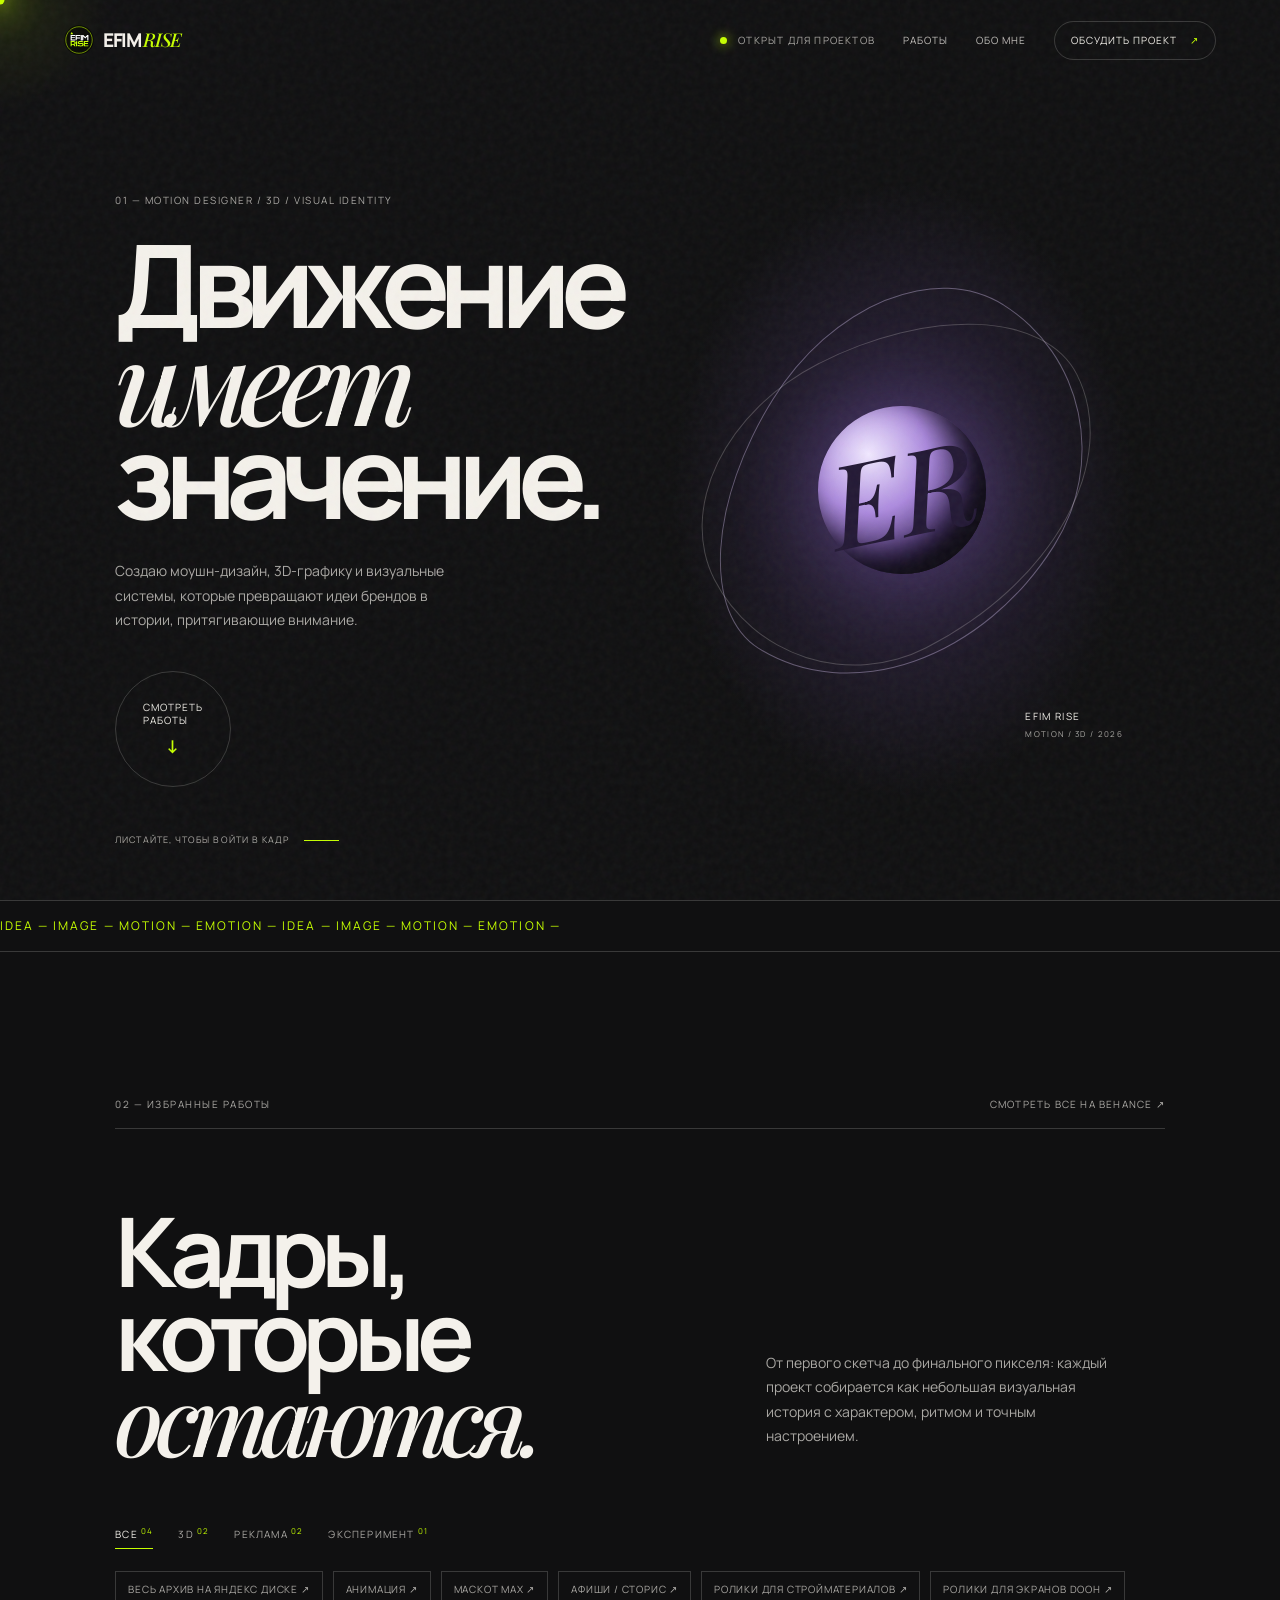
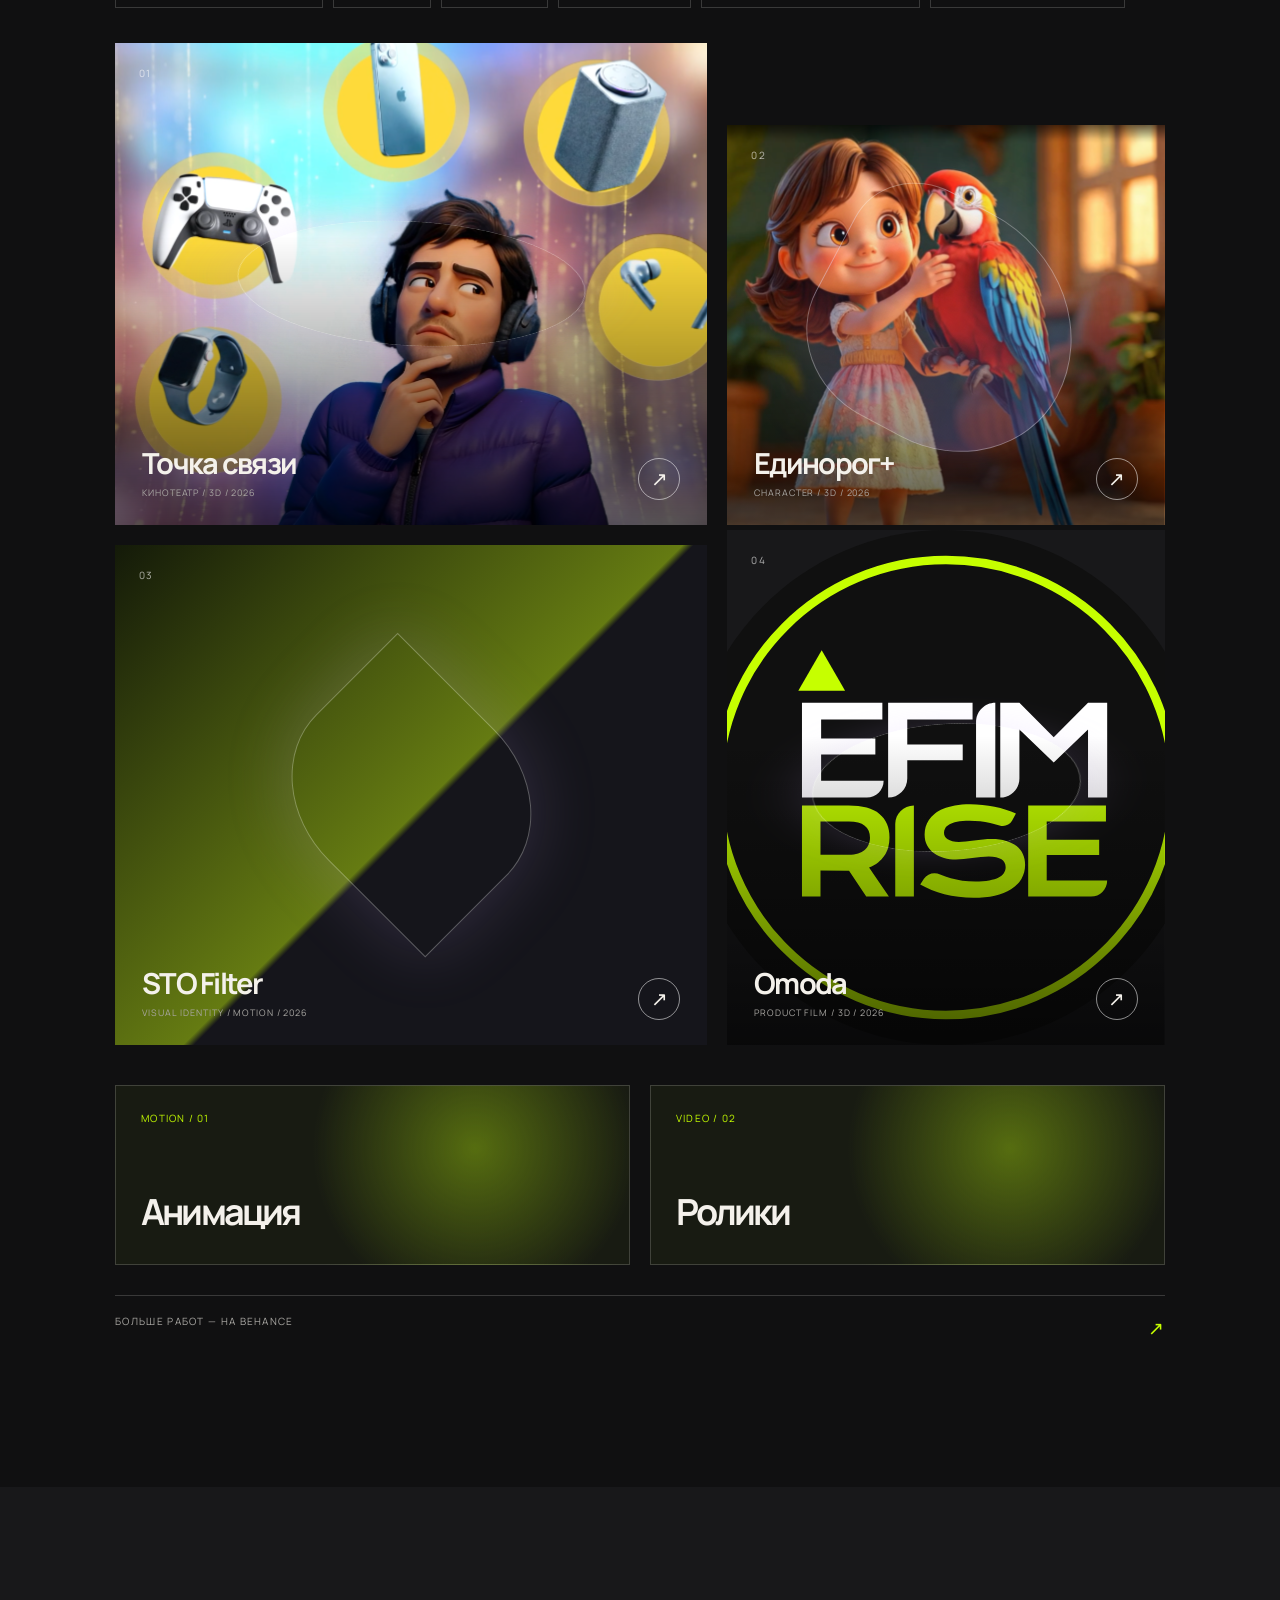
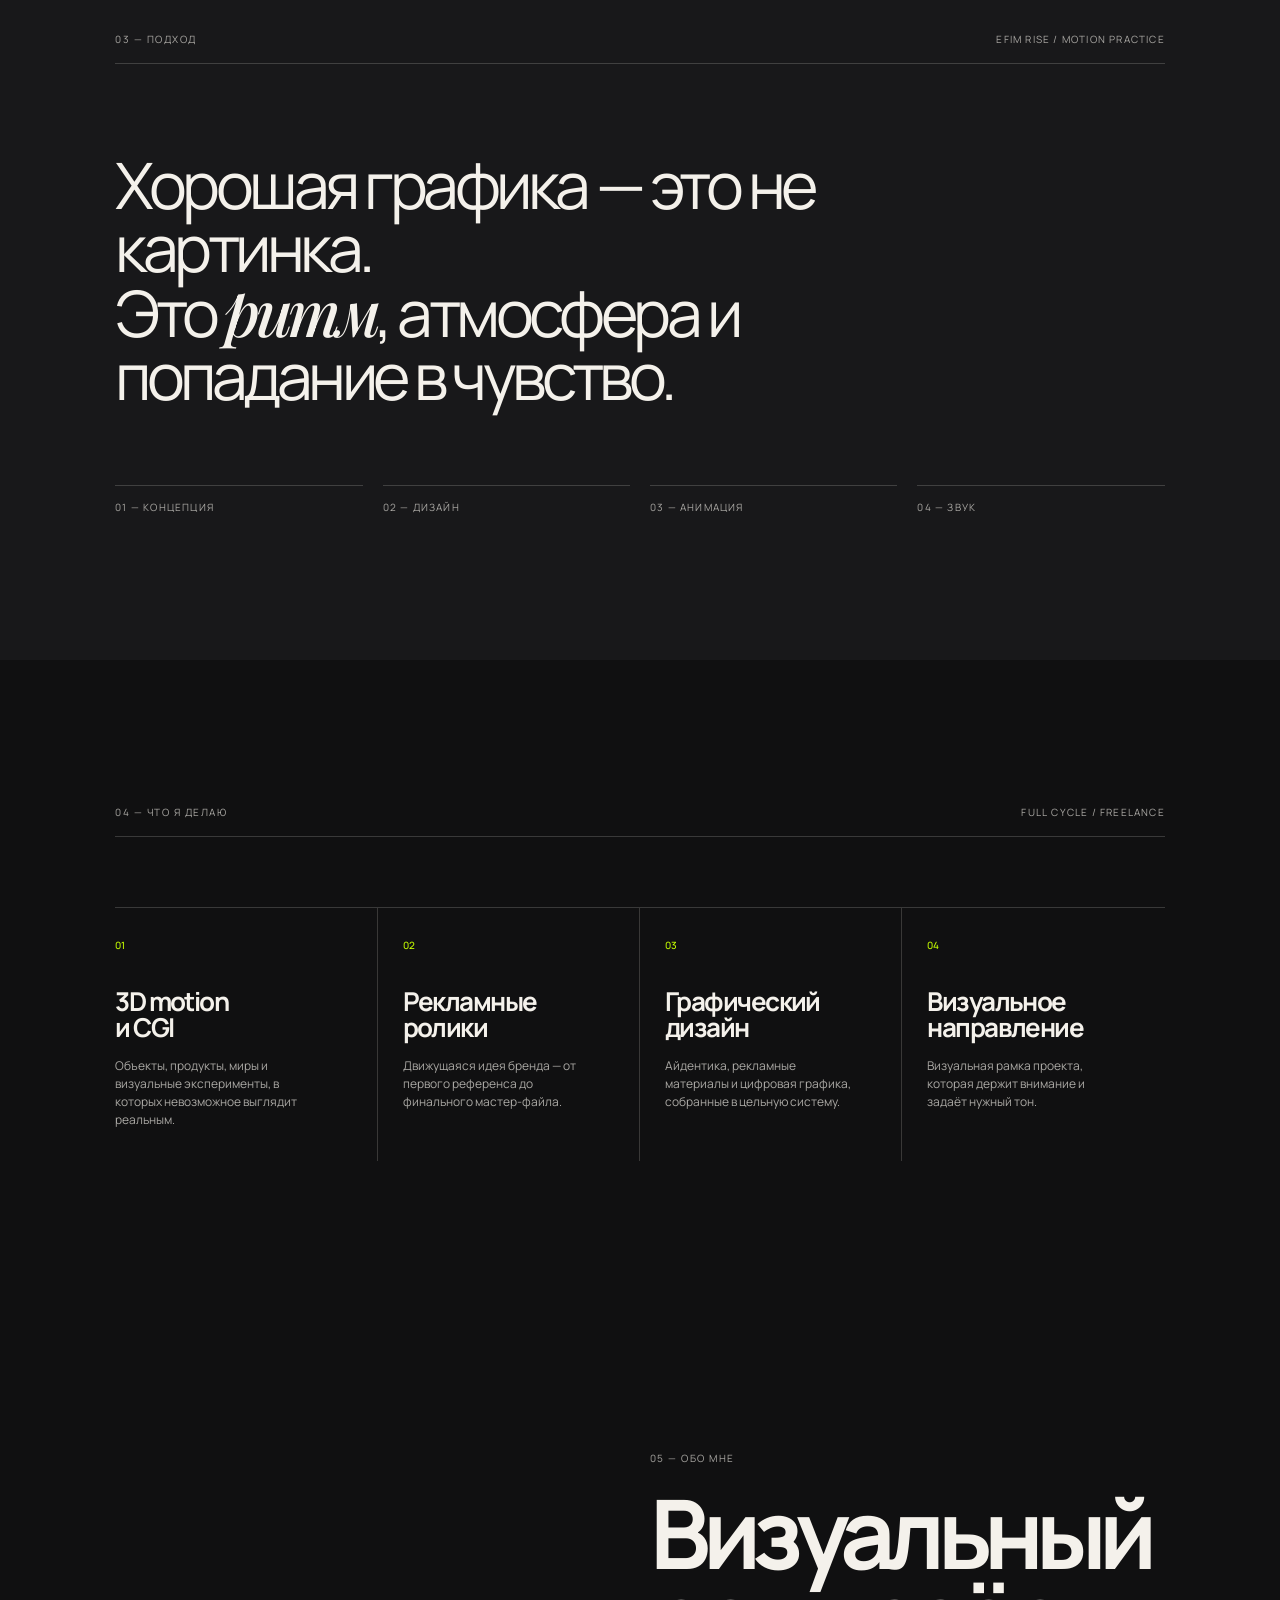
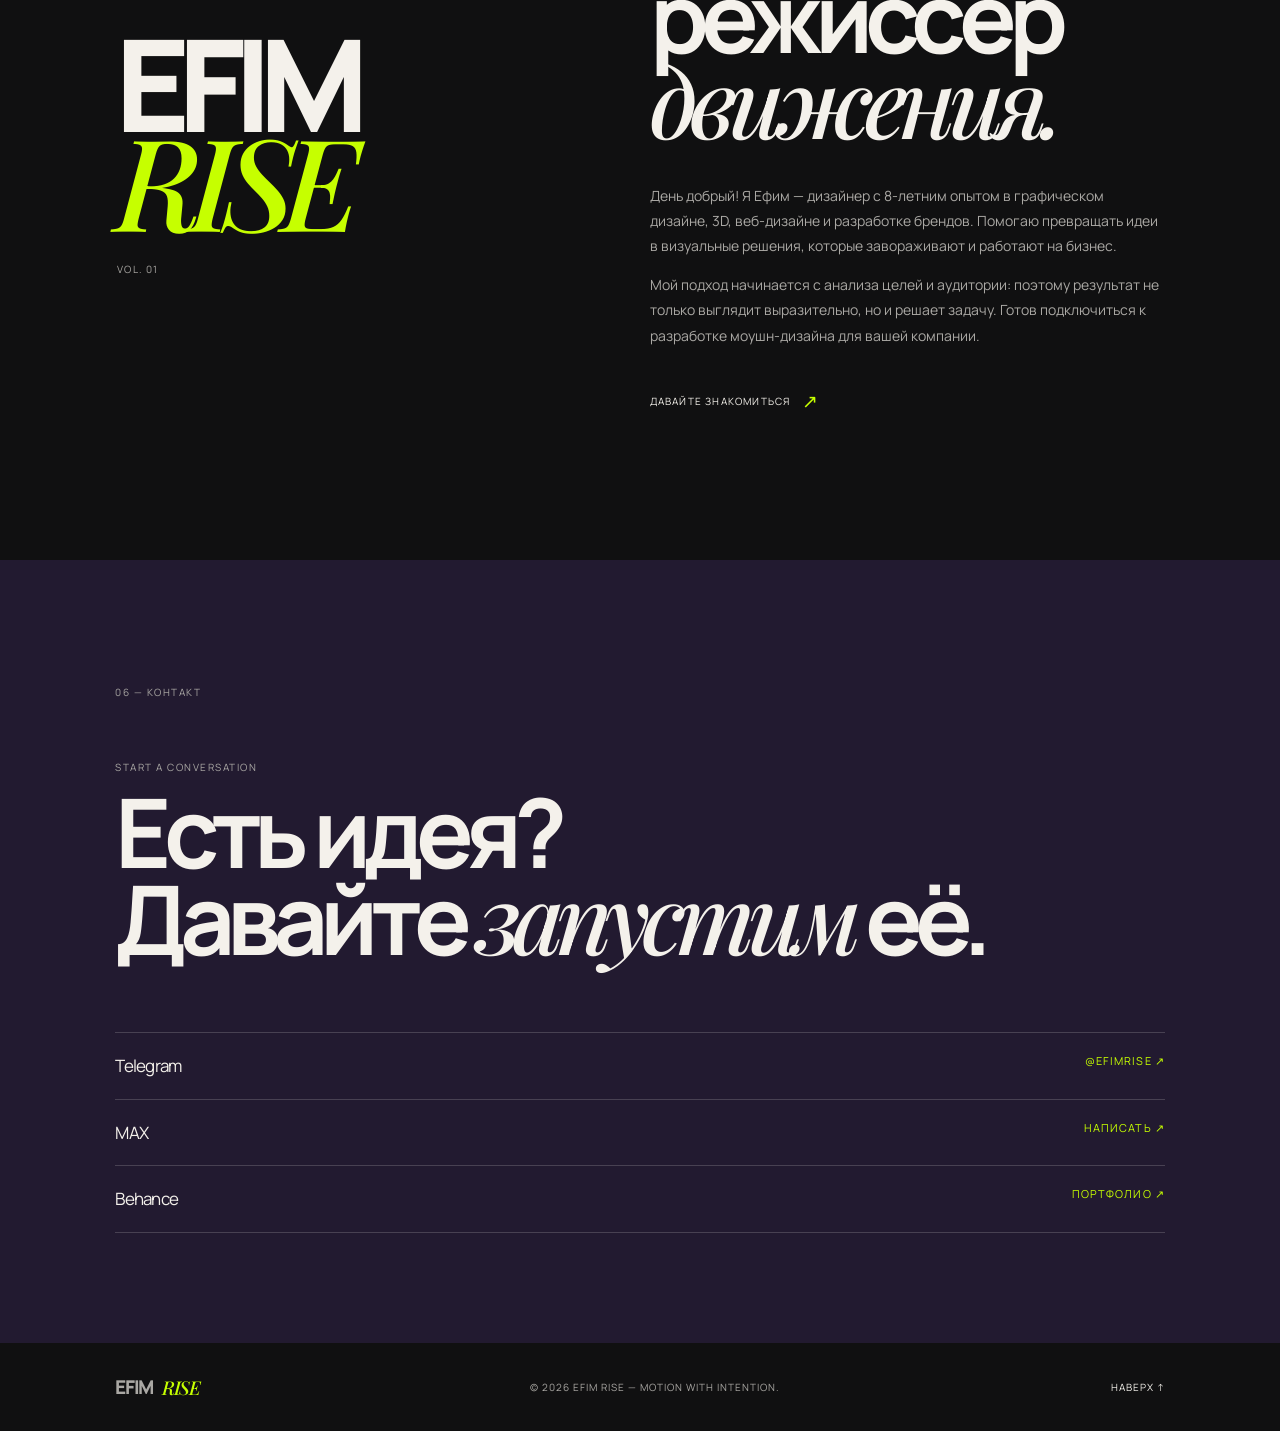
==== index.html @ 143d94f2 "Add files via upload" ====
<!doctype html>
<html lang="ru"><head>
<meta charset="utf-8"><meta name="viewport" content="width=device-width,initial-scale=1">
<meta name="description" content="EFIM RISE — motion, 3D и визуальный дизайн">
<title>EFIM RISE — Motion & 3D designer</title>
<link rel="preconnect" href="https://fonts.googleapis.com"><link rel="preconnect" href="https://fonts.gstatic.com" crossorigin>
<link href="https://fonts.googleapis.com/css2?family=Manrope:wght@400;500;600;700;800&family=Playfair+Display:ital,wght@0,500;0,600;1,500;1,600&display=swap" rel="stylesheet">
<link rel="stylesheet" href="style.css"></head><body>
<div class="loader" id="loader"><div class="loader-inner">EFIM RISE<div class="loader-bar"><i></i></div></div></div><div class="cursor-glow"></div><div class="cursor-dot"></div><div class="grain"></div>
<header class="topbar"><a class="brand" href="#top"><img src="assets/logo.svg" alt="EFIM RISE logo"> <span>EFIM <i>RISE</i></span></a><span class="availability"><b></b> Открыт для проектов</span><button class="menu" aria-label="Открыть меню">Меню</button><nav><a href="#works">Работы</a><a href="#about">Обо мне</a><a class="nav-button" href="#contact">Обсудить проект <span>↗</span></a></nav></header>
<main id="top">
<section class="hero section"><div class="hero-copy"><p class="kicker">01 — Motion designer / 3D / Visual identity</p><h1>Движение<br><em>имеет</em><br>значение.</h1><p class="lead">Создаю моушн-дизайн, 3D-графику и визуальные системы, которые превращают идеи брендов в истории, притягивающие внимание.</p><a class="round-link" href="#works">Смотреть<br>работы <strong>↓</strong></a></div><div class="hero-art" aria-label="EFIM RISE"><div class="monogram">ER</div><div class="hero-label">EFIM RISE<br><span>MOTION / 3D / 2026</span></div></div><p class="scroll">Листайте, чтобы войти в кадр <span></span></p></section>
<div class="ticker"><div>IDEA — IMAGE — MOTION — EMOTION — IDEA — IMAGE — MOTION — EMOTION — </div></div>
<section class="works section" id="works"><div class="section-line"><p class="kicker">02 — Избранные работы</p><span>Смотреть все на Behance ↗</span></div><div class="works-intro"><h2>Кадры,<br>которые <em>остаются.</em></h2><p>От первого скетча до финального пикселя: каждый проект собирается как небольшая визуальная история с характером, ритмом и точным настроением.</p></div><div class="filters"><button class="active" data-filter="all">Все <sup>04</sup></button><button data-filter="3d">3D <sup>02</sup></button><button data-filter="ad">Реклама <sup>02</sup></button><button data-filter="exp">Эксперимент <sup>01</sup></button></div><div class="external-works"><a href="https://disk.yandex.ru/d/Ge9NLVxTIyzoSg" target="_blank">Весь архив на Яндекс Диске ↗</a><a href="https://disk.yandex.ru/client/disk/%D0%9C%D0%BE%D0%B8%20%D1%80%D0%B0%D0%B1%D0%BE%D1%82%D1%8B/%D0%90%D0%BD%D0%B8%D0%BC%D0%B0%D1%86%D0%B8%D1%8F" target="_blank">Анимация ↗</a><a href="https://disk.yandex.ru/client/disk/%D0%9C%D0%BE%D0%B8%20%D1%80%D0%B0%D0%B1%D0%BE%D1%82%D1%8B/%D0%90%D0%BD%D0%B8%D0%BC%D0%B0%D1%86%D0%B8%D1%8F/%D0%9C%D0%B0%D1%81%D0%BA%D0%BE%D1%82%20%D0%9C%D0%90%D0%9A%D0%A1" target="_blank">Маскот MAX ↗</a><a href="https://disk.yandex.ru/client/disk/%D0%9C%D0%BE%D0%B8%20%D1%80%D0%B0%D0%B1%D0%BE%D1%82%D1%8B/%D0%9A%D0%BB%D0%B0%D1%81%D1%81%D0%BD%D1%8B%D0%B5%20%D0%90%D1%84%D0%B8%D1%88%D0%B8%20%D0%B4%D0%BB%D1%8F%20%D0%BD%D0%BE%D1%87%D0%BD%D0%BE%D0%B3%D0%BE%20%D0%BA%D0%BB%D1%83%D0%B1%D0%B0/%D0%92%D0%B8%D0%B4%D0%B5%D0%BE%20%D0%B0%D0%BD%D0%B8%D0%BC%D0%B0%D1%86%D0%B8%D0%BE%D0%BD%D0%BD%D1%8B%D0%B9%20%D1%81%D1%82%D0%BE%D1%80%D0%B8%D1%81" target="_blank">Афиши / сторис ↗</a><a href="https://disk.yandex.ru/client/disk/%D0%9C%D0%BE%D0%B8%20%D1%80%D0%B0%D0%B1%D0%BE%D1%82%D1%8B/%D0%A0%D0%BE%D0%BB%D0%B8%D0%BA%D0%B8%20%D1%81%D1%82%D1%80%D0%BE%D0%B9%D0%BC%D0%B0%D1%82%D0%B5%D1%80%D0%B8%D0%B0%D0%BB%D0%BE%D0%B2" target="_blank">Ролики для стройматериалов ↗</a><a href="https://disk.yandex.ru/client/disk/%D0%9C%D0%BE%D0%B8%20%D1%80%D0%B0%D0%B1%D0%BE%D1%82%D1%8B/%D1%80%D0%BE%D0%BB%D0%B8%D0%BA%D0%B8%20%D0%B4%D0%BB%D1%8F%20%D1%8D%D0%BA%D1%80%D0%B0%D0%BD%D0%BE%D0%B2%20DOOH/%D1%80%D0%BE%D0%BB%D0%B8%D0%BA%D0%B8%20%D0%9E%D0%BA%D1%82%D1%8F%D0%B1%D1%80%D1%8C" target="_blank">Ролики для экранов DOOH ↗</a></div><div class="project-grid">
<article class="project" data-tags="3d ad"><div class="project-image image-one"><span class="project-number">01</span></div><div class="project-info"><div><h3>Точка связи</h3><p>Кинотеатр / 3D / 2026</p></div><a href="https://disk.yandex.ru/i/bCRQa_-kLUGG-g" target="_blank" aria-label="Открыть проект">↗</a></div></article>
<article class="project offset" data-tags="3d exp"><div class="project-image image-two"><span class="project-number">02</span></div><div class="project-info"><div><h3>Единорог+</h3><p>Character / 3D / 2026</p></div><a href="https://disk.yandex.ru/i/rHeM2Wkq24qQkg" target="_blank" aria-label="Открыть проект">↗</a></div></article>
<article class="project" data-tags="exp"><div class="project-image image-three"><span class="project-number">03</span></div><div class="project-info"><div><h3>STO Filter</h3><p>Visual identity / Motion / 2026</p></div><a href="https://disk.yandex.ru/i/VKZZitsBLK2vLg" target="_blank" aria-label="Открыть проект">↗</a></div></article>
<article class="project offset-small" data-tags="3d ad"><div class="project-image image-four"><span class="project-number">04</span></div><div class="project-info"><div><h3>Omoda</h3><p>Product film / 3D / 2026</p></div><a href="https://disk.yandex.ru/i/tmf9Jy0JI-EHNw" target="_blank" aria-label="Открыть проект">↗</a></div></article></div><div class="media-categories"><a href="https://disk.yandex.ru/client/disk/%D0%9C%D0%BE%D0%B8%20%D1%80%D0%B0%D0%B1%D0%BE%D1%82%D1%8B/%D0%90%D0%BD%D0%B8%D0%BC%D0%B0%D1%86%D0%B8%D1%8F" target="_blank" class="media-card"><span>Motion / 01</span><strong>Анимация</strong></a><a href="https://disk.yandex.ru/client/disk/%D0%9C%D0%BE%D0%B8%20%D1%80%D0%B0%D0%B1%D0%BE%D1%82%D1%8B/%D0%A0%D0%BE%D0%BB%D0%B8%D0%BA%D0%B8%20%D1%81%D1%82%D1%80%D0%BE%D0%B9%D0%BC%D0%B0%D1%82%D0%B5%D1%80%D0%B8%D0%B0%D0%BB%D0%BE%D0%B2" target="_blank" class="media-card"><span>Video / 02</span><strong>Ролики</strong></a></div><a class="archive" target="_blank" href="https://www.behance.net/Bitstoone5bcd">Больше работ — на Behance <span>↗</span></a></section>
<section class="process section"><div class="section-line"><p class="kicker">03 — Подход</p><span>EFIM RISE / MOTION PRACTICE</span></div><blockquote>Хорошая графика — это не картинка.<br>Это <em>ритм</em>, атмосфера и попадание в чувство.</blockquote><div class="steps"><span>01 — Концепция</span><span>02 — Дизайн</span><span>03 — Анимация</span><span>04 — Звук</span></div></section>
<section class="services section"><div class="section-line"><p class="kicker">04 — Что я делаю</p><span>Full cycle / freelance</span></div><div class="service-list"><article><b>01</b><h3>3D motion<br>и CGI</h3><p>Объекты, продукты, миры и визуальные эксперименты, в которых невозможное выглядит реальным.</p></article><article><b>02</b><h3>Рекламные<br>ролики</h3><p>Движущаяся идея бренда — от первого референса до финального мастер-файла.</p></article><article><b>03</b><h3>Графический<br>дизайн</h3><p>Айдентика, рекламные материалы и цифровая графика, собранные в цельную систему.</p></article><article><b>04</b><h3>Визуальное<br>направление</h3><p>Визуальная рамка проекта, которая держит внимание и задаёт нужный тон.</p></article></div></section>
<section class="about section" id="about"><div class="about-mark">EFIM<br><i>RISE</i><small>VOL. 01</small></div><div><p class="kicker">05 — Обо мне</p><h2>Визуальный режиссёр <em>движения.</em></h2><p class="about-text">День добрый! Я Ефим — дизайнер с 8-летним опытом в графическом дизайне, 3D, веб-дизайне и разработке брендов. Помогаю превращать идеи в визуальные решения, которые завораживают и работают на бизнес.</p><p class="about-text">Мой подход начинается с анализа целей и аудитории: поэтому результат не только выглядит выразительно, но и решает задачу. Готов подключиться к разработке моушн-дизайна для вашей компании.</p><a href="https://t.me/Efimrise" target="_blank" class="text-link">Давайте знакомиться <span>↗</span></a></div></section>
<section class="contact section" id="contact"><p class="kicker">06 — Контакт</p><p class="contact-pre">Start a conversation</p><h2>Есть идея?<br>Давайте <em>запустим</em> её.</h2><div class="contact-links"><a href="https://t.me/Efimrise" target="_blank">Telegram <span>@Efimrise ↗</span></a><a href="https://web.max.ru/28808529" target="_blank">MAX <span>Написать ↗</span></a><a href="https://www.behance.net/Bitstoone5bcd" target="_blank">Behance <span>Портфолио ↗</span></a></div></section>
</main><footer><a class="brand" href="#top">EFIM <i>RISE</i></a><span>© 2026 EFIM RISE — Motion with intention.</span><a href="#top">Наверх ↑</a></footer><script src="script.js"></script></body></html>
---- style.css ----
:root{--bg:#101011;--panel:#18181a;--ink:#f4f1eb;--muted:#aaa8a4;--line:rgba(244,241,235,.18);--accent:#c6ff00;--accent-deep:#6c8f00;--serif:"Playfair Display",Georgia,serif;--sans:Manrope,Arial,sans-serif}*{box-sizing:border-box}html{scroll-behavior:smooth}body{margin:0;background:var(--bg);color:var(--ink);font:14px/1.5 var(--sans);overflow-x:hidden}a{color:inherit;text-decoration:none}.grain{position:fixed;inset:0;pointer-events:none;z-index:20;opacity:.045;background-image:url("data:image/svg+xml,%3Csvg viewBox='0 0 160 160' xmlns='http://www.w3.org/2000/svg'%3E%3Cfilter id='n'%3E%3CfeTurbulence type='fractalNoise' baseFrequency='.85' numOctaves='3'/%3E%3C/filter%3E%3Crect width='100%25' height='100%25' filter='url(%23n)'/%3E%3C/svg%3E")}.topbar{height:80px;position:absolute;z-index:3;top:0;width:100%;padding:0 5vw;display:flex;align-items:center;gap:28px}.brand{font-size:19px;font-weight:800;letter-spacing:-.07em}.brand i{font-family:var(--serif);font-weight:500;color:var(--accent)}.availability{margin-left:auto;text-transform:uppercase;color:var(--muted);font-size:10px;letter-spacing:.12em}.availability b{display:inline-block;width:7px;height:7px;border-radius:50%;background:var(--accent);margin-right:8px;box-shadow:0 0 12px var(--accent)}nav{display:flex;align-items:center;gap:28px;text-transform:uppercase;letter-spacing:.1em;font-size:10px}nav a{opacity:.78}nav a:hover{opacity:1}.nav-button{border:1px solid var(--line);border-radius:30px;padding:11px 16px;opacity:1}.nav-button span{color:var(--accent);margin-left:10px}.menu{display:none}.section{padding-left:9vw;padding-right:9vw}.hero{min-height:100vh;display:grid;grid-template-columns:1fr 1fr;align-items:center;position:relative;padding-top:80px}.kicker{margin:0;text-transform:uppercase;letter-spacing:.15em;color:var(--muted);font-size:10px}.hero h1{font-size:clamp(68px,9vw,142px);line-height:.81;letter-spacing:-.09em;margin:30px 0 37px}.hero h1 em,h2 em,blockquote em{font-family:var(--serif);font-weight:500}.lead{max-width:350px;color:var(--muted);line-height:1.75;margin-bottom:38px}.round-link{border:1px solid var(--line);border-radius:50%;width:116px;height:116px;display:flex;text-transform:uppercase;font-size:10px;letter-spacing:.1em;line-height:1.3;align-items:center;justify-content:center;flex-direction:column;transition:.3s}.round-link strong{font-size:18px;color:var(--accent);margin-top:7px}.round-link:hover{background:var(--accent);color:#17131d;transform:rotate(10deg)}.round-link:hover strong{color:#17131d}.hero-art{height:min(700px,78vh);min-height:480px;display:grid;place-items:center;position:relative;background:radial-gradient(ellipse at 50% 50%,#332748 0,transparent 62%)}.hero-art:before,.hero-art:after{content:"";position:absolute;border:1px solid rgba(226,209,255,.36);border-radius:46% 54% 62% 38%/48% 42% 58% 52%;width:60%;height:60%;transform:rotate(32deg);animation:drift 12s ease-in-out infinite}.hero-art:after{width:79%;height:43%;transform:rotate(-27deg);border-color:rgba(244,241,235,.22);animation-delay:-5s}.monogram{width:32%;aspect-ratio:1;display:grid;place-items:center;border-radius:50%;background:radial-gradient(circle at 35% 25%,#f1e9ff,#ac8ade 35%,#3d2860 67%,#111 78%);box-shadow:0 0 90px rgba(157,108,235,.35),inset -16px -20px 30px #100d17;z-index:1;font:italic 500 clamp(52px,9vw,125px)/1 var(--serif);color:#231935;transform:rotate(-12deg)}.hero-label{position:absolute;bottom:14%;right:8%;font-size:10px;letter-spacing:.13em;line-height:1.7}.hero-label span{font-size:8px;color:var(--muted)}.scroll{position:absolute;bottom:5vh;left:9vw;color:var(--muted);font-size:9px;text-transform:uppercase;letter-spacing:.12em}.scroll span{display:inline-block;background:var(--accent);height:1px;width:35px;margin-left:11px;vertical-align:middle}.ticker{overflow:hidden;white-space:nowrap;border-block:1px solid var(--line);padding:16px 0;color:var(--accent);font-size:12px;letter-spacing:.17em}.ticker div{width:max-content;animation:slide 24s linear infinite}.works,.process,.services{padding-top:145px;padding-bottom:145px}.section-line{display:flex;justify-content:space-between;border-bottom:1px solid var(--line);padding-bottom:16px}.section-line span{font-size:10px;text-transform:uppercase;color:var(--muted);letter-spacing:.12em}.works-intro{display:grid;grid-template-columns:1.1fr .8fr;gap:8vw;align-items:end;padding:80px 0 62px}.works h2,.about h2,.contact h2{font-size:clamp(52px,7.5vw,108px);line-height:.87;letter-spacing:-.08em;margin:0}.works-intro p{color:var(--muted);line-height:1.75;max-width:360px}.filters{display:flex;gap:25px;margin-bottom:32px}.filters button{padding:0 0 7px;border:0;border-bottom:1px solid transparent;background:transparent;color:var(--muted);font:10px var(--sans);letter-spacing:.12em;text-transform:uppercase;cursor:pointer}.filters button.active{color:var(--ink);border-color:var(--accent)}sup{color:var(--accent);font-size:8px}.project-grid{display:grid;grid-template-columns:1.15fr .85fr;gap:20px}.project{min-height:465px;overflow:hidden;background:var(--panel);position:relative}.project.offset{margin-top:82px;min-height:400px}.project.offset-small{margin-top:-15px;min-height:515px}.project-image{height:100%;min-height:465px;position:absolute;inset:0;overflow:hidden}.project.offset .project-image{min-height:400px}.project-number{position:absolute;top:23px;left:24px;color:rgba(255,255,255,.66);font-size:10px;letter-spacing:.13em}.image-one{background:radial-gradient(circle at 46% 45%,#eaff9a 0 3%,#b6d83b 8%,#3f4f0c 24%,#15111b 59%)}.image-two{background:linear-gradient(135deg,#3e275a,#15151b 55%);}.image-three{background:linear-gradient(140deg,#1b1724,#7451a0 52%,#15151b 53%)}.image-four{background:radial-gradient(ellipse at 45% 49%,#e9ddff 0 4%,#9f76dc 12%,#49306d 33%,#18151e 62%)}.image-one:after,.image-two:after,.image-three:after,.image-four:after{content:"";position:absolute;inset:20%;border:1px solid rgba(255,255,255,.3);border-radius:50%;transform:rotateX(65deg) rotateZ(20deg);box-shadow:0 0 70px rgba(198,165,255,.18)}.image-two:after{border-radius:34% 66% 55% 45%;transform:rotate(28deg);background:linear-gradient(135deg,transparent,#aa86dc55)}.image-three:after{border-radius:0 45% 0 45%;transform:rotate(45deg);inset:29%}.project-info{position:absolute;z-index:1;bottom:25px;left:27px;right:27px;display:flex;justify-content:space-between;align-items:end}.project-info h3{font-size:29px;line-height:1;margin:0 0 8px;letter-spacing:-.06em}.project-info p{margin:0;font-size:9px;color:var(--muted);letter-spacing:.1em;text-transform:uppercase}.project-info a{border:1px solid #ffffff88;width:42px;height:42px;border-radius:50%;display:grid;place-items:center;font-size:20px;transition:.3s}.project-info a:hover{background:var(--accent);border-color:var(--accent);color:#1a1424}.archive{display:flex;justify-content:space-between;border-top:1px solid var(--line);padding-top:18px;margin-top:30px;text-transform:uppercase;font-size:10px;letter-spacing:.13em;color:var(--muted)}.archive span,.text-link span{font-size:19px;color:var(--accent)}.process{background:var(--panel)}blockquote{margin:90px 0 78px;font-size:clamp(35px,5vw,75px);line-height:.98;letter-spacing:-.07em;max-width:900px}.steps{display:grid;grid-template-columns:repeat(4,1fr);gap:20px;font-size:10px;text-transform:uppercase;letter-spacing:.12em;color:var(--muted)}.steps span{border-top:1px solid var(--line);padding-top:14px}.service-list{display:grid;grid-template-columns:repeat(4,1fr);border-top:1px solid var(--line);margin-top:70px}.service-list article{padding:25px 25px 20px 0;min-height:220px;border-right:1px solid var(--line)}.service-list article+article{padding-left:25px}.service-list article:last-child{border:0}.service-list b{font-size:10px;color:var(--accent);font-weight:500}.service-list h3{font-size:26px;line-height:.98;letter-spacing:-.06em;margin:35px 0 17px}.service-list p{font-size:12px;color:var(--muted);max-width:190px}.about{padding-top:145px;padding-bottom:145px;display:grid;grid-template-columns:.85fr 1.15fr;gap:12vw;align-items:center}.about-mark{font-size:clamp(70px,10vw,150px);font-weight:800;line-height:.75;letter-spacing:-.1em;position:relative}.about-mark i{font-family:var(--serif);font-weight:500;color:var(--accent)}.about-mark small{position:absolute;font:10px var(--sans);letter-spacing:.12em;left:2px;bottom:-45px;color:var(--muted)}.about h2{margin:25px 0 38px;max-width:750px}.about-text{max-width:560px;color:var(--muted);line-height:1.8}.text-link{margin-top:25px;display:inline-flex;align-items:center;gap:12px;text-transform:uppercase;font-size:10px;letter-spacing:.12em}.contact{background:#221a30;padding-top:125px;padding-bottom:110px}.contact-pre{margin:60px 0 15px;text-transform:uppercase;letter-spacing:.15em;font-size:10px;color:var(--muted)}.contact h2{margin-bottom:72px}.contact-links{border-top:1px solid var(--line)}.contact-links a{display:flex;justify-content:space-between;padding:20px 0;border-bottom:1px solid var(--line);font-size:17px;letter-spacing:-.04em}.contact-links span{font-size:11px;letter-spacing:.1em;text-transform:uppercase;color:var(--accent)}footer{padding:30px 9vw;display:flex;align-items:center;justify-content:space-between;color:var(--muted);font-size:10px;text-transform:uppercase;letter-spacing:.1em}footer a:last-child{color:var(--ink)}@keyframes slide{to{transform:translateX(-32%)}}@keyframes drift{50%{transform:rotate(-18deg) scale(1.08)}}@media(max-width:760px){.topbar{padding:0 6vw}.availability,nav{display:none}.menu{display:block;margin-left:auto;border:0;background:0;color:var(--ink);font:10px var(--sans);text-transform:uppercase;letter-spacing:.14em}.section{padding-left:6vw;padding-right:6vw}.hero{display:block;padding-top:145px;min-height:auto}.hero h1{font-size:clamp(62px,18vw,100px)}.hero-art{min-height:360px;height:51vh;margin-top:38px}.scroll{display:none}.works,.process,.services,.about{padding-top:90px;padding-bottom:90px}.section-line span{display:none}.works-intro,.about{display:block;padding:52px 0}.works-intro h2{margin-bottom:35px}.project-grid{display:block}.project,.project.offset,.project.offset-small{height:390px;min-height:390px;margin:0 0 18px}.project-image,.project.offset .project-image{min-height:390px}.filters{gap:15px;flex-wrap:wrap}.steps,.service-list{grid-template-columns:1fr 1fr}.steps{gap:25px}.service-list article{min-height:210px;padding:20px 14px 20px 0}.service-list article+article{padding-left:14px}.service-list article:nth-child(2){border-right:0}.service-list article:nth-child(n+3){border-top:1px solid var(--line)}.service-list h3{font-size:21px}.service-list p{font-size:11px}.about-mark{margin-bottom:75px}.contact{padding-top:80px;padding-bottom:70px}.contact h2{margin-bottom:50px}footer{padding:25px 6vw;flex-wrap:wrap;gap:15px;line-height:1.5}footer span{order:3;width:100%}}
body{cursor:none}.cursor-glow{position:fixed;pointer-events:none;z-index:50;width:220px;height:220px;border-radius:50%;transform:translate(-50%,-50%);background:radial-gradient(circle,rgba(198,255,0,.18),rgba(198,255,0,.06) 28%,transparent 70%);mix-blend-mode:screen}.cursor-dot{position:fixed;pointer-events:none;z-index:51;width:9px;height:9px;border-radius:50%;transform:translate(-50%,-50%);background:#c6ff00;box-shadow:0 0 18px #c6ff00,0 0 40px rgba(198,255,0,.5)}.project-image{background-size:cover;background-position:center}.image-one{background-image:linear-gradient(180deg,transparent 40%,rgba(0,0,0,.65)),url('assets/preview-unicorn.svg');}.image-two{background-image:linear-gradient(180deg,transparent 40%,rgba(0,0,0,.65)),url('assets/preview-omoda.svg');}.image-three{background-image:linear-gradient(135deg,#141a09,#657b12 52%,#15151b 53%)}.image-four{background-image:linear-gradient(180deg,transparent 40%,rgba(0,0,0,.65)),url('assets/logo.svg');}.loader{position:fixed;inset:0;background:#101010;z-index:100;display:grid;place-items:center;transition:opacity .6s,visibility .6s}.loader.hidden{opacity:0;visibility:hidden}.loader-inner{font-size:12px;letter-spacing:.16em;text-transform:uppercase;color:#c6ff00}.loader-bar{width:180px;height:1px;background:#30352a;margin-top:15px;overflow:hidden}.loader-bar i{display:block;height:100%;width:100%;background:#c6ff00;transform:translateX(-100%);animation:load 1.2s ease forwards}@keyframes load{to{transform:translateX(0)}}@media(max-width:760px){body{cursor:auto}.cursor-glow,.cursor-dot{display:none}}
.brand{display:flex;align-items:center;gap:9px}.brand img{width:30px;height:30px;object-fit:cover;border-radius:50%;filter:contrast(1.1)}.external-works{display:flex;gap:10px;flex-wrap:wrap;margin:-10px 0 35px}.external-works a{font-size:10px;text-transform:uppercase;letter-spacing:.08em;color:var(--muted);border:1px solid var(--line);padding:10px 12px}.external-works a:hover{color:var(--accent);border-color:var(--accent)}.media-categories{display:grid;grid-template-columns:1fr 1fr;gap:20px;margin-top:40px}.media-card{min-height:180px;padding:25px;display:flex;flex-direction:column;justify-content:space-between;background:radial-gradient(circle at 70% 35%,#566d10,transparent 43%),#181b12;border:1px solid var(--line);transition:.35s}.media-card:hover{border-color:var(--accent);transform:translateY(-5px)}.media-card span{font-size:10px;color:var(--accent);letter-spacing:.12em;text-transform:uppercase}.media-card strong{font-size:36px;letter-spacing:-.08em}@media(max-width:760px){.media-categories{grid-template-columns:1fr}.external-works{margin-top:-20px}.external-works a{font-size:9px}}
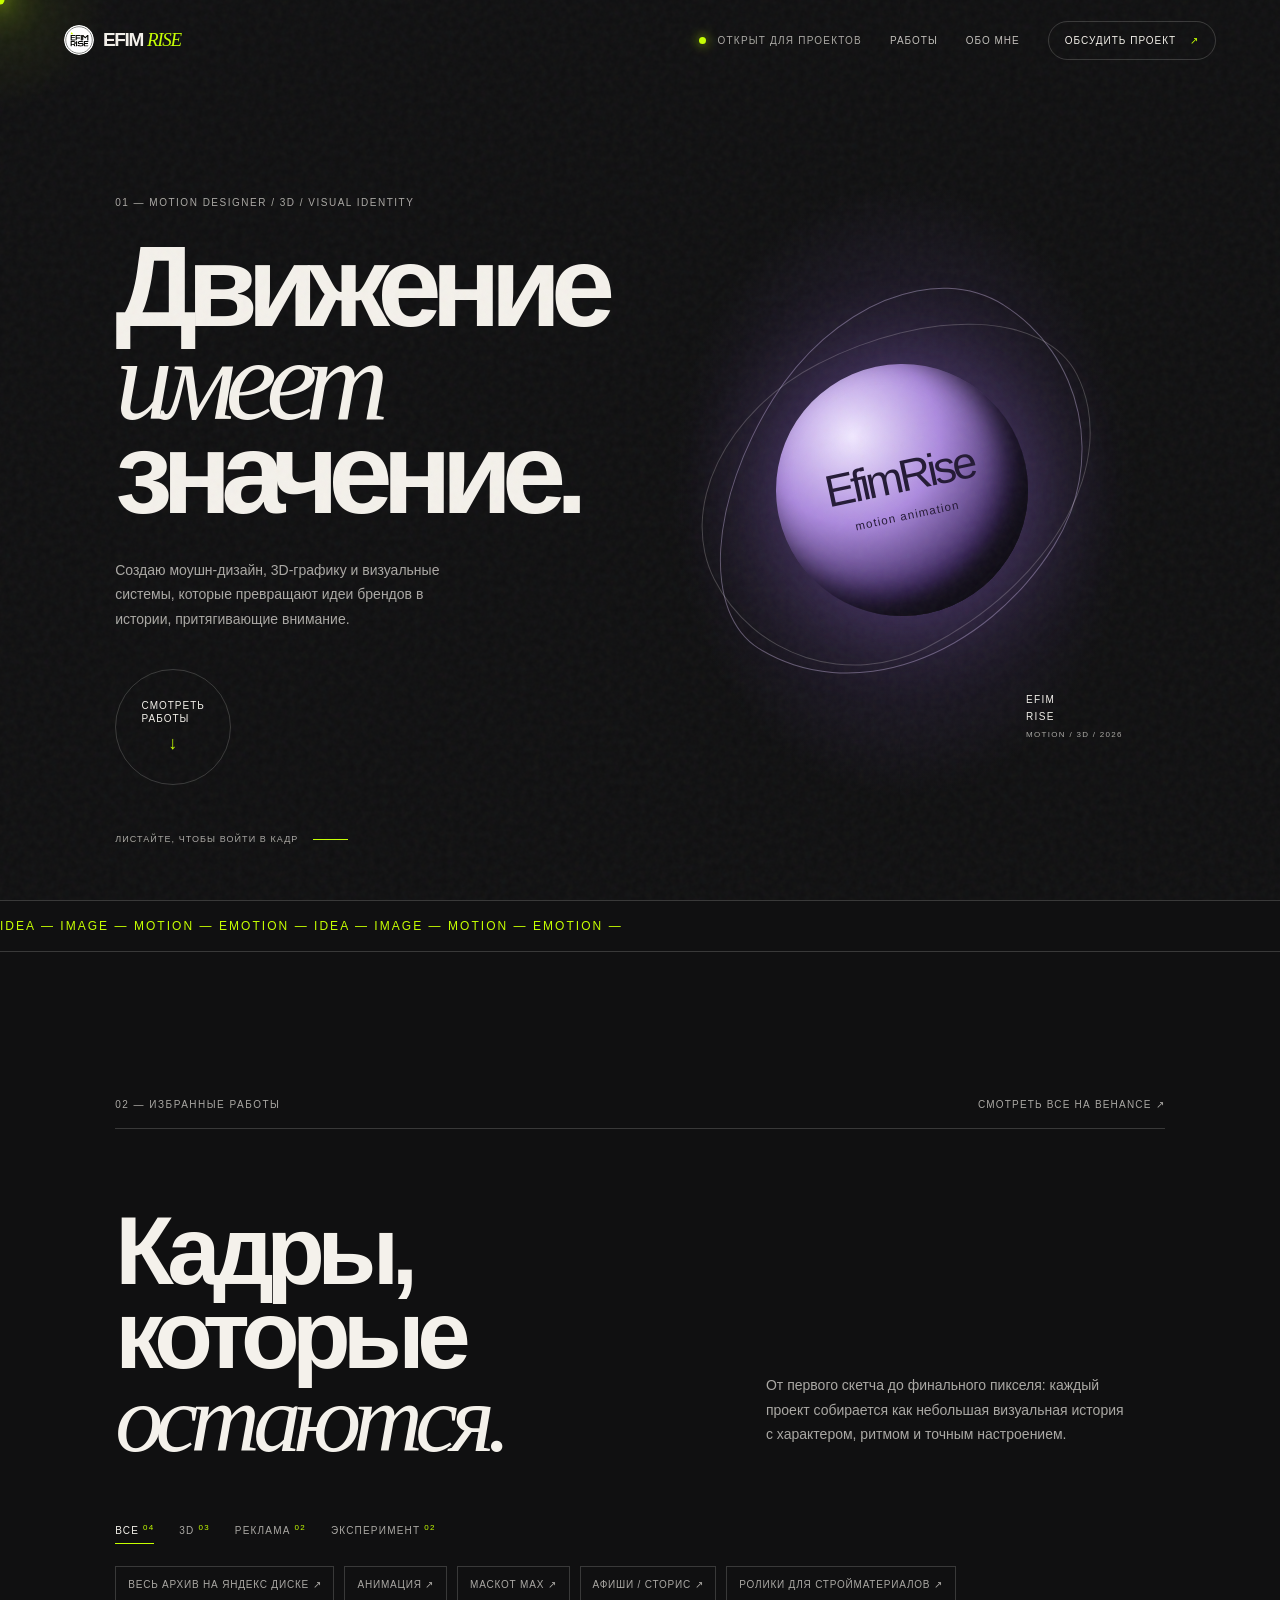
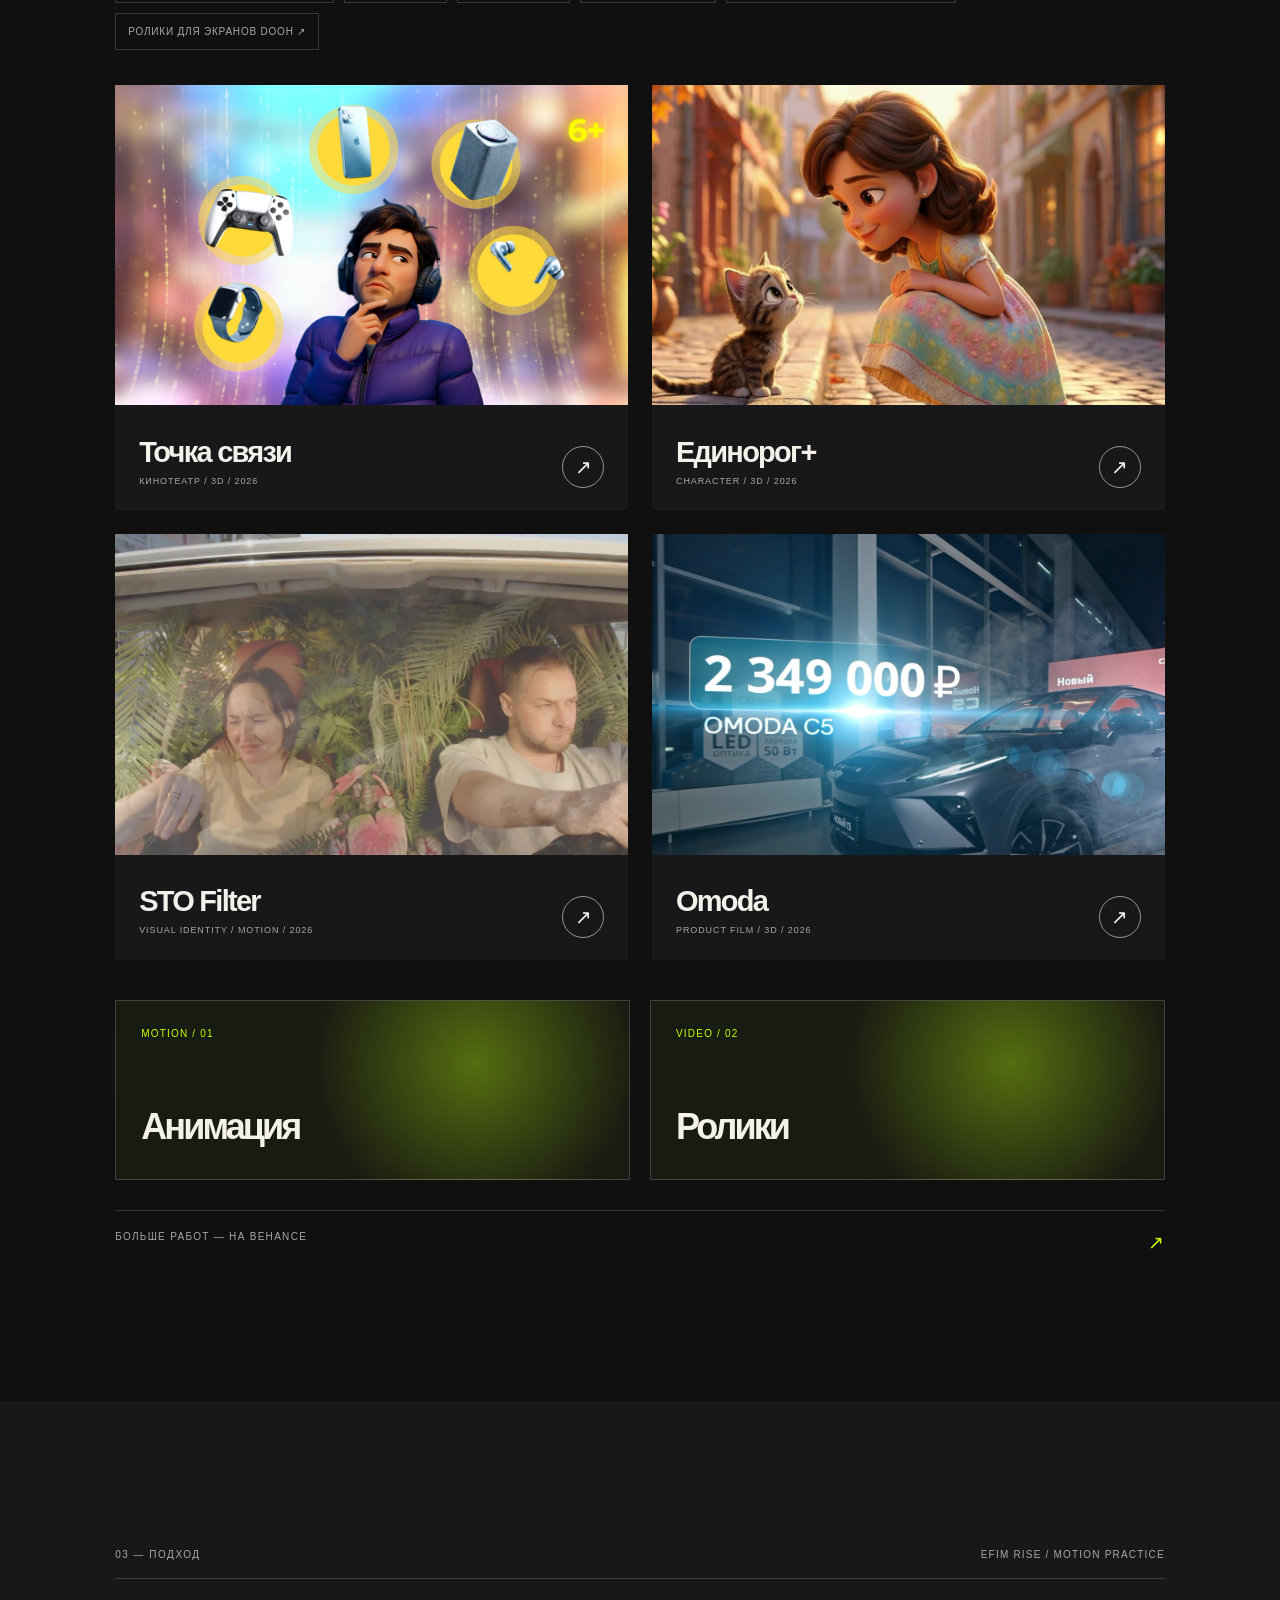
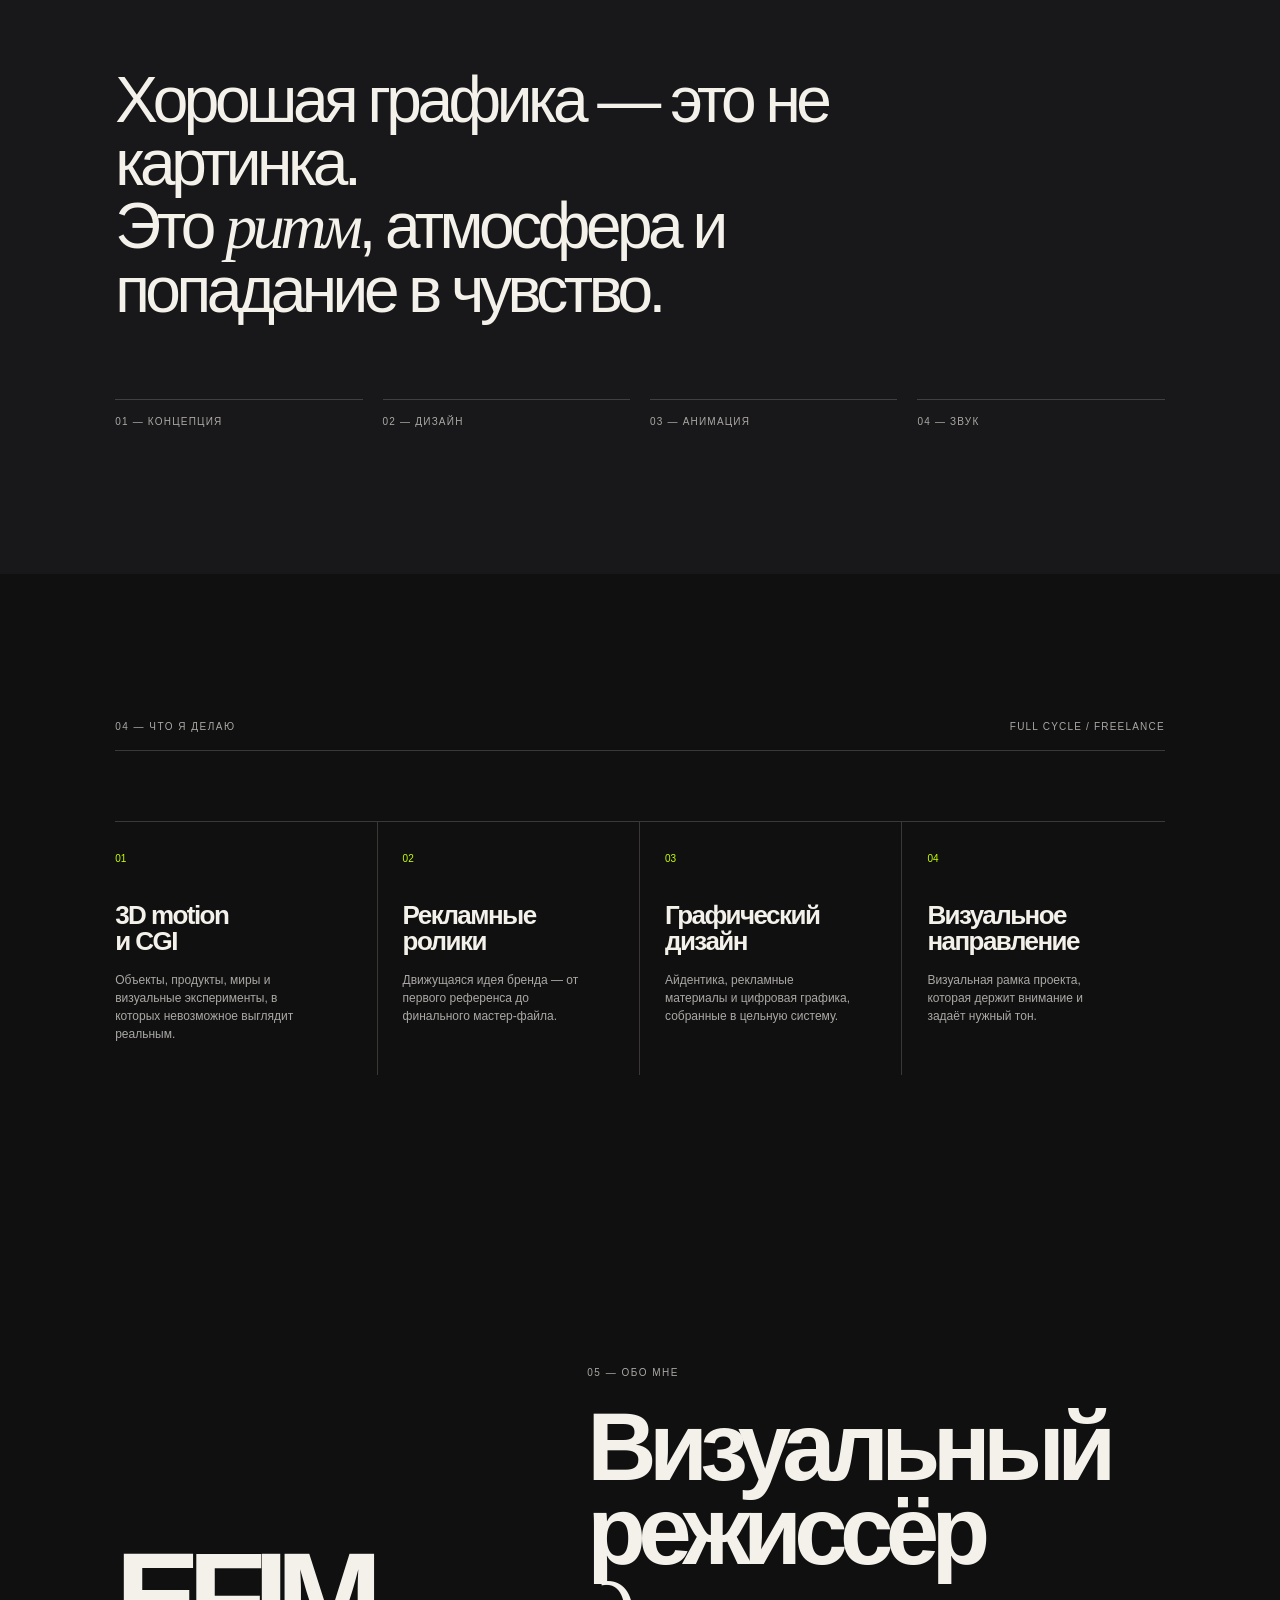
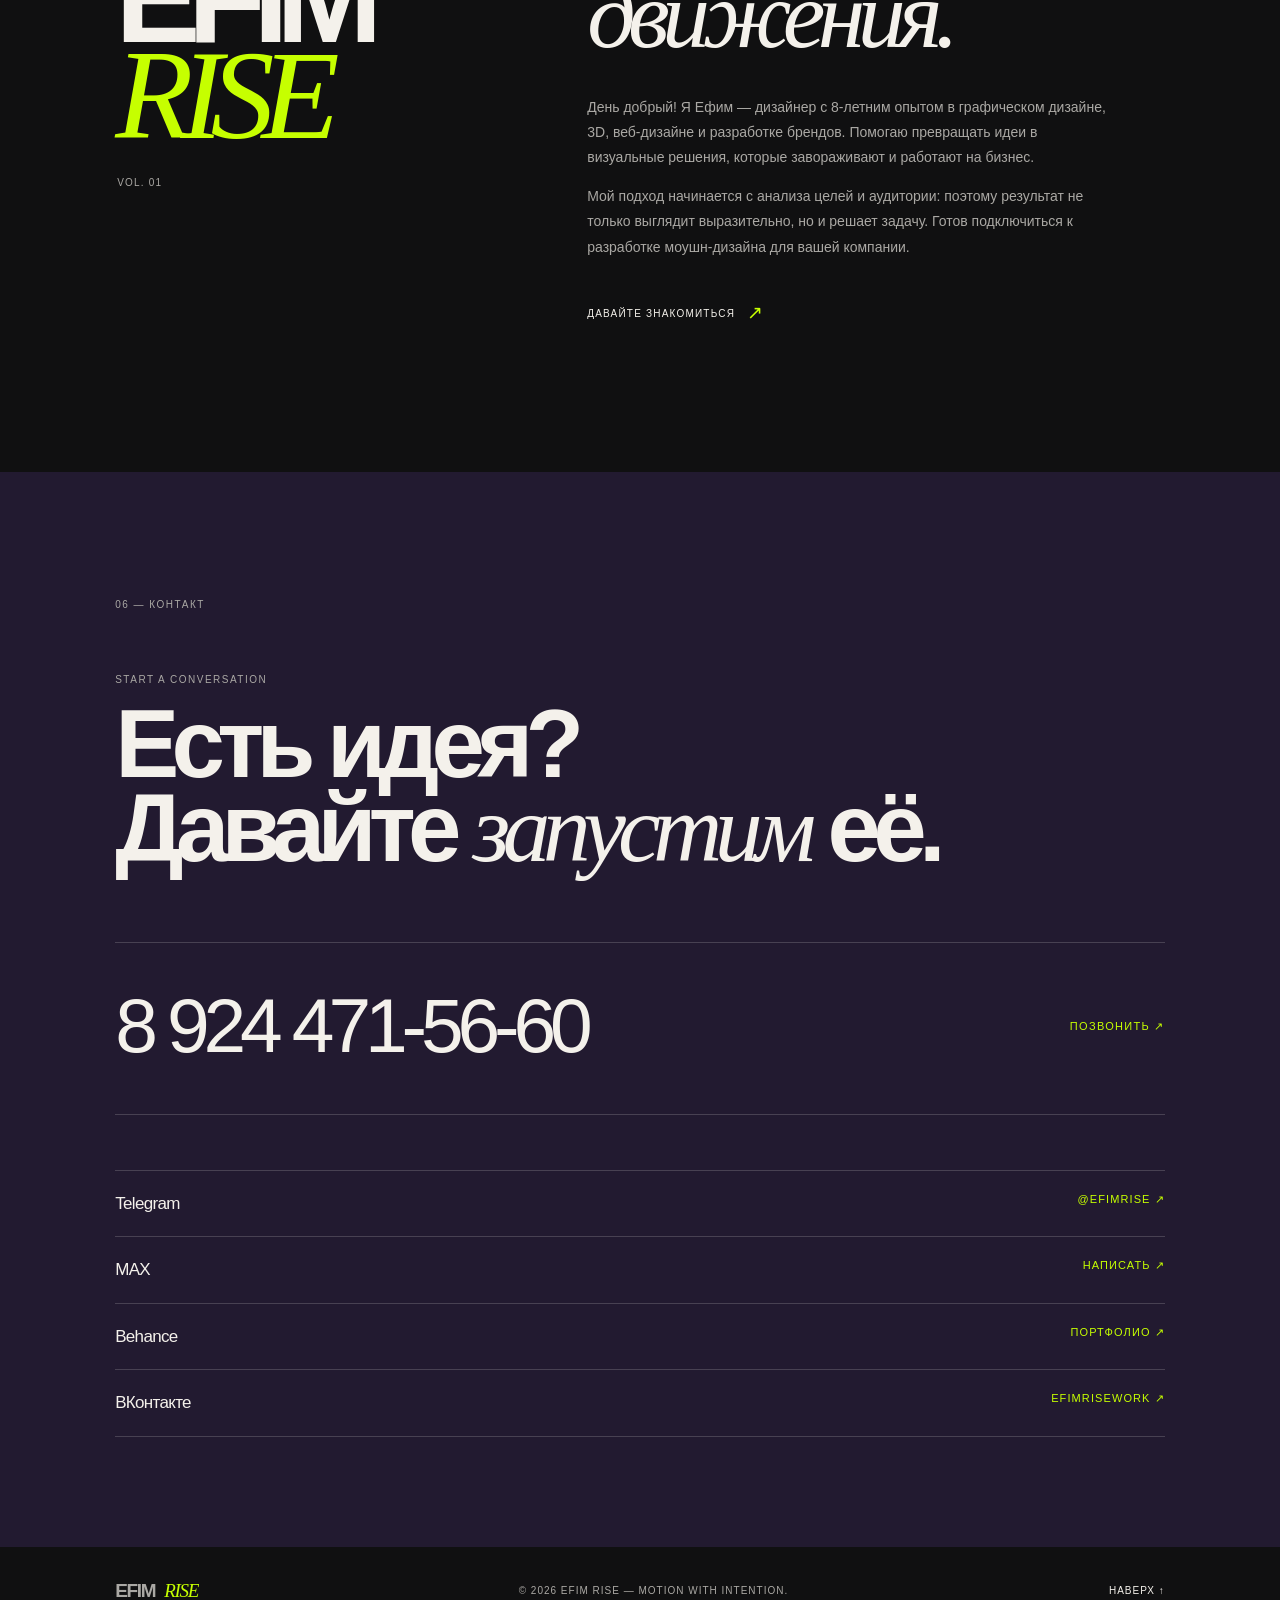
==== commit 73575632: "Add files via upload" ====
--- a/index.html
+++ b/index.html
@@ -1,23 +1,24 @@
-<!doctype html>
+<!DOCTYPE html>
+
 <html lang="ru"><head>
-<meta charset="utf-8"><meta name="viewport" content="width=device-width,initial-scale=1">
-<meta name="description" content="EFIM RISE — motion, 3D и визуальный дизайн">
-<title>EFIM RISE — Motion & 3D designer</title>
-<link rel="preconnect" href="https://fonts.googleapis.com"><link rel="preconnect" href="https://fonts.gstatic.com" crossorigin>
-<link href="https://fonts.googleapis.com/css2?family=Manrope:wght@400;500;600;700;800&family=Playfair+Display:ital,wght@0,500;0,600;1,500;1,600&display=swap" rel="stylesheet">
-<link rel="stylesheet" href="style.css"></head><body>
+<meta charset="utf-8"/><meta content="width=device-width,initial-scale=1" name="viewport"/>
+<meta content="EFIM RISE — motion, 3D и визуальный дизайн" name="description"/>
+<title>EFIM RISE — Motion &amp; 3D designer</title>
+<link href="https://fonts.googleapis.com" rel="preconnect"/><link crossorigin="" href="https://fonts.gstatic.com" rel="preconnect"/>
+<link href="style.css?v=3" rel="stylesheet"/>
+<link href="style.css" rel="stylesheet"/></head><body>
 <div class="loader" id="loader"><div class="loader-inner">EFIM RISE<div class="loader-bar"><i></i></div></div></div><div class="cursor-glow"></div><div class="cursor-dot"></div><div class="grain"></div>
-<header class="topbar"><a class="brand" href="#top"><img src="assets/logo.svg" alt="EFIM RISE logo"> <span>EFIM <i>RISE</i></span></a><span class="availability"><b></b> Открыт для проектов</span><button class="menu" aria-label="Открыть меню">Меню</button><nav><a href="#works">Работы</a><a href="#about">Обо мне</a><a class="nav-button" href="#contact">Обсудить проект <span>↗</span></a></nav></header>
+<header class="topbar"><a class="brand" href="#top"><img alt="EFIM RISE logo" src="assets/logo.svg"/> <span>EFIM <i>RISE</i></span></a><span class="availability"><b></b> Открыт для проектов</span><button aria-label="Открыть меню" class="menu">Меню</button><nav><a href="#works">Работы</a><a href="#about">Обо мне</a><a class="nav-button" href="#contact">Обсудить проект <span>↗</span></a></nav></header>
 <main id="top">
-<section class="hero section"><div class="hero-copy"><p class="kicker">01 — Motion designer / 3D / Visual identity</p><h1>Движение<br><em>имеет</em><br>значение.</h1><p class="lead">Создаю моушн-дизайн, 3D-графику и визуальные системы, которые превращают идеи брендов в истории, притягивающие внимание.</p><a class="round-link" href="#works">Смотреть<br>работы <strong>↓</strong></a></div><div class="hero-art" aria-label="EFIM RISE"><div class="monogram">ER</div><div class="hero-label">EFIM RISE<br><span>MOTION / 3D / 2026</span></div></div><p class="scroll">Листайте, чтобы войти в кадр <span></span></p></section>
+<section class="hero section"><div class="hero-copy"><p class="kicker">01 — Motion designer / 3D / Visual identity</p><h1>Движение<br/><em>имеет</em><br/>значение.</h1><p class="lead">Создаю моушн-дизайн, 3D-графику и визуальные системы, которые превращают идеи брендов в истории, притягивающие внимание.</p><a class="round-link" href="#works">Смотреть<br/>работы <strong>↓</strong></a></div><div aria-label="EFIM RISE" class="hero-art"><div class="monogram"><span>EfimRise</span><small>motion animation</small></div><div class="hero-label">EFIM<br/>RISE<br/><span>MOTION / 3D / 2026</span></div></div><p class="scroll">Листайте, чтобы войти в кадр <span></span></p></section>
 <div class="ticker"><div>IDEA — IMAGE — MOTION — EMOTION — IDEA — IMAGE — MOTION — EMOTION — </div></div>
-<section class="works section" id="works"><div class="section-line"><p class="kicker">02 — Избранные работы</p><span>Смотреть все на Behance ↗</span></div><div class="works-intro"><h2>Кадры,<br>которые <em>остаются.</em></h2><p>От первого скетча до финального пикселя: каждый проект собирается как небольшая визуальная история с характером, ритмом и точным настроением.</p></div><div class="filters"><button class="active" data-filter="all">Все <sup>04</sup></button><button data-filter="3d">3D <sup>02</sup></button><button data-filter="ad">Реклама <sup>02</sup></button><button data-filter="exp">Эксперимент <sup>01</sup></button></div><div class="external-works"><a href="https://disk.yandex.ru/d/Ge9NLVxTIyzoSg" target="_blank">Весь архив на Яндекс Диске ↗</a><a href="https://disk.yandex.ru/client/disk/%D0%9C%D0%BE%D0%B8%20%D1%80%D0%B0%D0%B1%D0%BE%D1%82%D1%8B/%D0%90%D0%BD%D0%B8%D0%BC%D0%B0%D1%86%D0%B8%D1%8F" target="_blank">Анимация ↗</a><a href="https://disk.yandex.ru/client/disk/%D0%9C%D0%BE%D0%B8%20%D1%80%D0%B0%D0%B1%D0%BE%D1%82%D1%8B/%D0%90%D0%BD%D0%B8%D0%BC%D0%B0%D1%86%D0%B8%D1%8F/%D0%9C%D0%B0%D1%81%D0%BA%D0%BE%D1%82%20%D0%9C%D0%90%D0%9A%D0%A1" target="_blank">Маскот MAX ↗</a><a href="https://disk.yandex.ru/client/disk/%D0%9C%D0%BE%D0%B8%20%D1%80%D0%B0%D0%B1%D0%BE%D1%82%D1%8B/%D0%9A%D0%BB%D0%B0%D1%81%D1%81%D0%BD%D1%8B%D0%B5%20%D0%90%D1%84%D0%B8%D1%88%D0%B8%20%D0%B4%D0%BB%D1%8F%20%D0%BD%D0%BE%D1%87%D0%BD%D0%BE%D0%B3%D0%BE%20%D0%BA%D0%BB%D1%83%D0%B1%D0%B0/%D0%92%D0%B8%D0%B4%D0%B5%D0%BE%20%D0%B0%D0%BD%D0%B8%D0%BC%D0%B0%D1%86%D0%B8%D0%BE%D0%BD%D0%BD%D1%8B%D0%B9%20%D1%81%D1%82%D0%BE%D1%80%D0%B8%D1%81" target="_blank">Афиши / сторис ↗</a><a href="https://disk.yandex.ru/client/disk/%D0%9C%D0%BE%D0%B8%20%D1%80%D0%B0%D0%B1%D0%BE%D1%82%D1%8B/%D0%A0%D0%BE%D0%BB%D0%B8%D0%BA%D0%B8%20%D1%81%D1%82%D1%80%D0%BE%D0%B9%D0%BC%D0%B0%D1%82%D0%B5%D1%80%D0%B8%D0%B0%D0%BB%D0%BE%D0%B2" target="_blank">Ролики для стройматериалов ↗</a><a href="https://disk.yandex.ru/client/disk/%D0%9C%D0%BE%D0%B8%20%D1%80%D0%B0%D0%B1%D0%BE%D1%82%D1%8B/%D1%80%D0%BE%D0%BB%D0%B8%D0%BA%D0%B8%20%D0%B4%D0%BB%D1%8F%20%D1%8D%D0%BA%D1%80%D0%B0%D0%BD%D0%BE%D0%B2%20DOOH/%D1%80%D0%BE%D0%BB%D0%B8%D0%BA%D0%B8%20%D0%9E%D0%BA%D1%82%D1%8F%D0%B1%D1%80%D1%8C" target="_blank">Ролики для экранов DOOH ↗</a></div><div class="project-grid">
-<article class="project" data-tags="3d ad"><div class="project-image image-one"><span class="project-number">01</span></div><div class="project-info"><div><h3>Точка связи</h3><p>Кинотеатр / 3D / 2026</p></div><a href="https://disk.yandex.ru/i/bCRQa_-kLUGG-g" target="_blank" aria-label="Открыть проект">↗</a></div></article>
-<article class="project offset" data-tags="3d exp"><div class="project-image image-two"><span class="project-number">02</span></div><div class="project-info"><div><h3>Единорог+</h3><p>Character / 3D / 2026</p></div><a href="https://disk.yandex.ru/i/rHeM2Wkq24qQkg" target="_blank" aria-label="Открыть проект">↗</a></div></article>
-<article class="project" data-tags="exp"><div class="project-image image-three"><span class="project-number">03</span></div><div class="project-info"><div><h3>STO Filter</h3><p>Visual identity / Motion / 2026</p></div><a href="https://disk.yandex.ru/i/VKZZitsBLK2vLg" target="_blank" aria-label="Открыть проект">↗</a></div></article>
-<article class="project offset-small" data-tags="3d ad"><div class="project-image image-four"><span class="project-number">04</span></div><div class="project-info"><div><h3>Omoda</h3><p>Product film / 3D / 2026</p></div><a href="https://disk.yandex.ru/i/tmf9Jy0JI-EHNw" target="_blank" aria-label="Открыть проект">↗</a></div></article></div><div class="media-categories"><a href="https://disk.yandex.ru/client/disk/%D0%9C%D0%BE%D0%B8%20%D1%80%D0%B0%D0%B1%D0%BE%D1%82%D1%8B/%D0%90%D0%BD%D0%B8%D0%BC%D0%B0%D1%86%D0%B8%D1%8F" target="_blank" class="media-card"><span>Motion / 01</span><strong>Анимация</strong></a><a href="https://disk.yandex.ru/client/disk/%D0%9C%D0%BE%D0%B8%20%D1%80%D0%B0%D0%B1%D0%BE%D1%82%D1%8B/%D0%A0%D0%BE%D0%BB%D0%B8%D0%BA%D0%B8%20%D1%81%D1%82%D1%80%D0%BE%D0%B9%D0%BC%D0%B0%D1%82%D0%B5%D1%80%D0%B8%D0%B0%D0%BB%D0%BE%D0%B2" target="_blank" class="media-card"><span>Video / 02</span><strong>Ролики</strong></a></div><a class="archive" target="_blank" href="https://www.behance.net/Bitstoone5bcd">Больше работ — на Behance <span>↗</span></a></section>
-<section class="process section"><div class="section-line"><p class="kicker">03 — Подход</p><span>EFIM RISE / MOTION PRACTICE</span></div><blockquote>Хорошая графика — это не картинка.<br>Это <em>ритм</em>, атмосфера и попадание в чувство.</blockquote><div class="steps"><span>01 — Концепция</span><span>02 — Дизайн</span><span>03 — Анимация</span><span>04 — Звук</span></div></section>
-<section class="services section"><div class="section-line"><p class="kicker">04 — Что я делаю</p><span>Full cycle / freelance</span></div><div class="service-list"><article><b>01</b><h3>3D motion<br>и CGI</h3><p>Объекты, продукты, миры и визуальные эксперименты, в которых невозможное выглядит реальным.</p></article><article><b>02</b><h3>Рекламные<br>ролики</h3><p>Движущаяся идея бренда — от первого референса до финального мастер-файла.</p></article><article><b>03</b><h3>Графический<br>дизайн</h3><p>Айдентика, рекламные материалы и цифровая графика, собранные в цельную систему.</p></article><article><b>04</b><h3>Визуальное<br>направление</h3><p>Визуальная рамка проекта, которая держит внимание и задаёт нужный тон.</p></article></div></section>
-<section class="about section" id="about"><div class="about-mark">EFIM<br><i>RISE</i><small>VOL. 01</small></div><div><p class="kicker">05 — Обо мне</p><h2>Визуальный режиссёр <em>движения.</em></h2><p class="about-text">День добрый! Я Ефим — дизайнер с 8-летним опытом в графическом дизайне, 3D, веб-дизайне и разработке брендов. Помогаю превращать идеи в визуальные решения, которые завораживают и работают на бизнес.</p><p class="about-text">Мой подход начинается с анализа целей и аудитории: поэтому результат не только выглядит выразительно, но и решает задачу. Готов подключиться к разработке моушн-дизайна для вашей компании.</p><a href="https://t.me/Efimrise" target="_blank" class="text-link">Давайте знакомиться <span>↗</span></a></div></section>
-<section class="contact section" id="contact"><p class="kicker">06 — Контакт</p><p class="contact-pre">Start a conversation</p><h2>Есть идея?<br>Давайте <em>запустим</em> её.</h2><div class="contact-links"><a href="https://t.me/Efimrise" target="_blank">Telegram <span>@Efimrise ↗</span></a><a href="https://web.max.ru/28808529" target="_blank">MAX <span>Написать ↗</span></a><a href="https://www.behance.net/Bitstoone5bcd" target="_blank">Behance <span>Портфолио ↗</span></a></div></section>
+<section class="works section" id="works"><div class="section-line"><p class="kicker">02 — Избранные работы</p><span>Смотреть все на Behance ↗</span></div><div class="works-intro"><h2>Кадры,<br/>которые <em>остаются.</em></h2><p>От первого скетча до финального пикселя: каждый проект собирается как небольшая визуальная история с характером, ритмом и точным настроением.</p></div><div class="filters"><button class="active" data-filter="all">Все <sup>04</sup></button><button data-filter="3d">3D <sup>03</sup></button><button data-filter="ad">Реклама <sup>02</sup></button><button data-filter="exp">Эксперимент <sup>02</sup></button></div><div class="external-works"><a href="https://disk.yandex.ru/d/Ge9NLVxTIyzoSg" rel="noopener noreferrer" target="_blank">Весь архив на Яндекс Диске ↗</a><a href="https://disk.yandex.ru/client/disk/%D0%9C%D0%BE%D0%B8%20%D1%80%D0%B0%D0%B1%D0%BE%D1%82%D1%8B/%D0%90%D0%BD%D0%B8%D0%BC%D0%B0%D1%86%D0%B8%D1%8F" rel="noopener noreferrer" target="_blank">Анимация ↗</a><a href="https://disk.yandex.ru/client/disk/%D0%9C%D0%BE%D0%B8%20%D1%80%D0%B0%D0%B1%D0%BE%D1%82%D1%8B/%D0%90%D0%BD%D0%B8%D0%BC%D0%B0%D1%86%D0%B8%D1%8F/%D0%9C%D0%B0%D1%81%D0%BA%D0%BE%D1%82%20%D0%9C%D0%90%D0%9A%D0%A1" rel="noopener noreferrer" target="_blank">Маскот MAX ↗</a><a href="https://disk.yandex.ru/client/disk/%D0%9C%D0%BE%D0%B8%20%D1%80%D0%B0%D0%B1%D0%BE%D1%82%D1%8B/%D0%9A%D0%BB%D0%B0%D1%81%D1%81%D0%BD%D1%8B%D0%B5%20%D0%90%D1%84%D0%B8%D1%88%D0%B8%20%D0%B4%D0%BB%D1%8F%20%D0%BD%D0%BE%D1%87%D0%BD%D0%BE%D0%B3%D0%BE%20%D0%BA%D0%BB%D1%83%D0%B1%D0%B0/%D0%92%D0%B8%D0%B4%D0%B5%D0%BE%20%D0%B0%D0%BD%D0%B8%D0%BC%D0%B0%D1%86%D0%B8%D0%BE%D0%BD%D0%BD%D1%8B%D0%B9%20%D1%81%D1%82%D0%BE%D1%80%D0%B8%D1%81" rel="noopener noreferrer" target="_blank">Афиши / сторис ↗</a><a href="https://disk.yandex.ru/client/disk/%D0%9C%D0%BE%D0%B8%20%D1%80%D0%B0%D0%B1%D0%BE%D1%82%D1%8B/%D0%A0%D0%BE%D0%BB%D0%B8%D0%BA%D0%B8%20%D1%81%D1%82%D1%80%D0%BE%D0%B9%D0%BC%D0%B0%D1%82%D0%B5%D1%80%D0%B8%D0%B0%D0%BB%D0%BE%D0%B2" rel="noopener noreferrer" target="_blank">Ролики для стройматериалов ↗</a><a href="https://disk.yandex.ru/client/disk/%D0%9C%D0%BE%D0%B8%20%D1%80%D0%B0%D0%B1%D0%BE%D1%82%D1%8B/%D1%80%D0%BE%D0%BB%D0%B8%D0%BA%D0%B8%20%D0%B4%D0%BB%D1%8F%20%D1%8D%D0%BA%D1%80%D0%B0%D0%BD%D0%BE%D0%B2%20DOOH/%D1%80%D0%BE%D0%BB%D0%B8%D0%BA%D0%B8%20%D0%9E%D0%BA%D1%82%D1%8F%D0%B1%D1%80%D1%8C" rel="noopener noreferrer" target="_blank">Ролики для экранов DOOH ↗</a></div><div class="project-grid">
+<article class="project" data-tags="3d ad"><div class="portfolio-preview"><img alt="Точка связи" decoding="async" loading="lazy" src="assets/preview-tochka.jpg"/></div><div class="project-info"><div><h3>Точка связи</h3><p>Кинотеатр / 3D / 2026</p></div><a aria-label="Открыть проект" href="https://disk.yandex.ru/i/bCRQa_-kLUGG-g" rel="noopener noreferrer" target="_blank">↗</a></div></article>
+<article class="project" data-tags="3d exp"><div class="portfolio-preview"><img alt="Единорог+" decoding="async" loading="lazy" src="assets/preview-unicorn.jpg"/></div><div class="project-info"><div><h3>Единорог+</h3><p>Character / 3D / 2026</p></div><a aria-label="Открыть проект" href="https://disk.yandex.ru/i/rHeM2Wkq24qQkg" rel="noopener noreferrer" target="_blank">↗</a></div></article>
+<article class="project" data-tags="exp"><div class="portfolio-preview"><img alt="STO Filter" decoding="async" loading="lazy" src="assets/preview-sto-filter.jpg"/></div><div class="project-info"><div><h3>STO Filter</h3><p>Visual identity / Motion / 2026</p></div><a aria-label="Открыть проект" href="https://disk.yandex.ru/i/VKZZitsBLK2vLg" rel="noopener noreferrer" target="_blank">↗</a></div></article>
+<article class="project" data-tags="3d ad"><div class="portfolio-preview"><img alt="Omoda" decoding="async" loading="lazy" src="assets/preview-omoda.jpg"/></div><div class="project-info"><div><h3>Omoda</h3><p>Product film / 3D / 2026</p></div><a aria-label="Открыть проект" href="https://disk.yandex.ru/i/tmf9Jy0JI-EHNw" rel="noopener noreferrer" target="_blank">↗</a></div></article></div><div class="media-categories"><a class="media-card" href="https://disk.yandex.ru/client/disk/%D0%9C%D0%BE%D0%B8%20%D1%80%D0%B0%D0%B1%D0%BE%D1%82%D1%8B/%D0%90%D0%BD%D0%B8%D0%BC%D0%B0%D1%86%D0%B8%D1%8F" rel="noopener noreferrer" target="_blank"><span>Motion / 01</span><strong>Анимация</strong></a><a class="media-card" href="https://disk.yandex.ru/client/disk/%D0%9C%D0%BE%D0%B8%20%D1%80%D0%B0%D0%B1%D0%BE%D1%82%D1%8B/%D0%A0%D0%BE%D0%BB%D0%B8%D0%BA%D0%B8%20%D1%81%D1%82%D1%80%D0%BE%D0%B9%D0%BC%D0%B0%D1%82%D0%B5%D1%80%D0%B8%D0%B0%D0%BB%D0%BE%D0%B2" rel="noopener noreferrer" target="_blank"><span>Video / 02</span><strong>Ролики</strong></a></div><a class="archive" href="https://www.behance.net/Bitstoone5bcd" rel="noopener noreferrer" target="_blank">Больше работ — на Behance <span>↗</span></a></section>
+<section class="process section"><div class="section-line"><p class="kicker">03 — Подход</p><span>EFIM RISE / MOTION PRACTICE</span></div><blockquote>Хорошая графика — это не картинка.<br/>Это <em>ритм</em>, атмосфера и попадание в чувство.</blockquote><div class="steps"><span>01 — Концепция</span><span>02 — Дизайн</span><span>03 — Анимация</span><span>04 — Звук</span></div></section>
+<section class="services section"><div class="section-line"><p class="kicker">04 — Что я делаю</p><span>Full cycle / freelance</span></div><div class="service-list"><article><b>01</b><h3>3D motion<br/>и CGI</h3><p>Объекты, продукты, миры и визуальные эксперименты, в которых невозможное выглядит реальным.</p></article><article><b>02</b><h3>Рекламные<br/>ролики</h3><p>Движущаяся идея бренда — от первого референса до финального мастер-файла.</p></article><article><b>03</b><h3>Графический<br/>дизайн</h3><p>Айдентика, рекламные материалы и цифровая графика, собранные в цельную систему.</p></article><article><b>04</b><h3>Визуальное<br/>направление</h3><p>Визуальная рамка проекта, которая держит внимание и задаёт нужный тон.</p></article></div></section>
+<section class="about section" id="about"><div class="about-mark">EFIM<br/><i>RISE</i><small>VOL. 01</small></div><div><p class="kicker">05 — Обо мне</p><h2>Визуальный режиссёр <em>движения.</em></h2><p class="about-text">День добрый! Я Ефим — дизайнер с 8-летним опытом в графическом дизайне, 3D, веб-дизайне и разработке брендов. Помогаю превращать идеи в визуальные решения, которые завораживают и работают на бизнес.</p><p class="about-text">Мой подход начинается с анализа целей и аудитории: поэтому результат не только выглядит выразительно, но и решает задачу. Готов подключиться к разработке моушн-дизайна для вашей компании.</p><a class="text-link" href="https://t.me/Efimrise" rel="noopener noreferrer" target="_blank">Давайте знакомиться <span>↗</span></a></div></section>
+<section class="contact section" id="contact"><p class="kicker">06 — Контакт</p><p class="contact-pre">Start a conversation</p><h2>Есть идея?<br/>Давайте <em>запустим</em> её.</h2><a class="phone-cta" href="tel:+79244715660">8 924 471-56-60 <span>Позвонить ↗</span></a><div class="contact-links"><a href="https://t.me/Efimrise" rel="noopener noreferrer" target="_blank">Telegram <span>@Efimrise ↗</span></a><a href="https://web.max.ru/28808529" rel="noopener noreferrer" target="_blank">MAX <span>Написать ↗</span></a><a href="https://www.behance.net/Bitstoone5bcd" rel="noopener noreferrer" target="_blank">Behance <span>Портфолио ↗</span></a><a href="https://vk.ru/efimrisework" rel="noopener noreferrer" target="_blank">ВКонтакте <span>efimrisework ↗</span></a></div></section>
 </main><footer><a class="brand" href="#top">EFIM <i>RISE</i></a><span>© 2026 EFIM RISE — Motion with intention.</span><a href="#top">Наверх ↑</a></footer><script src="script.js"></script></body></html>
--- a/style.css
+++ b/style.css
@@ -1,3 +1,23 @@
  :root{--bg:#101011;--panel:#18181a;--ink:#f4f1eb;--muted:#aaa8a4;--line:rgba(244,241,235,.18);--accent:#c6ff00;--accent-deep:#6c8f00;--serif:"Playfair Display",Georgia,serif;--sans:Manrope,Arial,sans-serif}*{box-sizing:border-box}html{scroll-behavior:smooth}body{margin:0;background:var(--bg);color:var(--ink);font:14px/1.5 var(--sans);overflow-x:hidden}a{color:inherit;text-decoration:none}.grain{position:fixed;inset:0;pointer-events:none;z-index:20;opacity:.045;background-image:url("data:image/svg+xml,%3Csvg viewBox='0 0 160 160' xmlns='http://www.w3.org/2000/svg'%3E%3Cfilter id='n'%3E%3CfeTurbulence type='fractalNoise' baseFrequency='.85' numOctaves='3'/%3E%3C/filter%3E%3Crect width='100%25' height='100%25' filter='url(%23n)'/%3E%3C/svg%3E")}.topbar{height:80px;position:absolute;z-index:3;top:0;width:100%;padding:0 5vw;display:flex;align-items:center;gap:28px}.brand{font-size:19px;font-weight:800;letter-spacing:-.07em}.brand i{font-family:var(--serif);font-weight:500;color:var(--accent)}.availability{margin-left:auto;text-transform:uppercase;color:var(--muted);font-size:10px;letter-spacing:.12em}.availability b{display:inline-block;width:7px;height:7px;border-radius:50%;background:var(--accent);margin-right:8px;box-shadow:0 0 12px var(--accent)}nav{display:flex;align-items:center;gap:28px;text-transform:uppercase;letter-spacing:.1em;font-size:10px}nav a{opacity:.78}nav a:hover{opacity:1}.nav-button{border:1px solid var(--line);border-radius:30px;padding:11px 16px;opacity:1}.nav-button span{color:var(--accent);margin-left:10px}.menu{display:none}.section{padding-left:9vw;padding-right:9vw}.hero{min-height:100vh;display:grid;grid-template-columns:1fr 1fr;align-items:center;position:relative;padding-top:80px}.kicker{margin:0;text-transform:uppercase;letter-spacing:.15em;color:var(--muted);font-size:10px}.hero h1{font-size:clamp(68px,9vw,142px);line-height:.81;letter-spacing:-.09em;margin:30px 0 37px}.hero h1 em,h2 em,blockquote em{font-family:var(--serif);font-weight:500}.lead{max-width:350px;color:var(--muted);line-height:1.75;margin-bottom:38px}.round-link{border:1px solid var(--line);border-radius:50%;width:116px;height:116px;display:flex;text-transform:uppercase;font-size:10px;letter-spacing:.1em;line-height:1.3;align-items:center;justify-content:center;flex-direction:column;transition:.3s}.round-link strong{font-size:18px;color:var(--accent);margin-top:7px}.round-link:hover{background:var(--accent);color:#17131d;transform:rotate(10deg)}.round-link:hover strong{color:#17131d}.hero-art{height:min(700px,78vh);min-height:480px;display:grid;place-items:center;position:relative;background:radial-gradient(ellipse at 50% 50%,#332748 0,transparent 62%)}.hero-art:before,.hero-art:after{content:"";position:absolute;border:1px solid rgba(226,209,255,.36);border-radius:46% 54% 62% 38%/48% 42% 58% 52%;width:60%;height:60%;transform:rotate(32deg);animation:drift 12s ease-in-out infinite}.hero-art:after{width:79%;height:43%;transform:rotate(-27deg);border-color:rgba(244,241,235,.22);animation-delay:-5s}.monogram{width:32%;aspect-ratio:1;display:grid;place-items:center;border-radius:50%;background:radial-gradient(circle at 35% 25%,#f1e9ff,#ac8ade 35%,#3d2860 67%,#111 78%);box-shadow:0 0 90px rgba(157,108,235,.35),inset -16px -20px 30px #100d17;z-index:1;font:italic 500 clamp(52px,9vw,125px)/1 var(--serif);color:#231935;transform:rotate(-12deg)}.hero-label{position:absolute;bottom:14%;right:8%;font-size:10px;letter-spacing:.13em;line-height:1.7}.hero-label span{font-size:8px;color:var(--muted)}.scroll{position:absolute;bottom:5vh;left:9vw;color:var(--muted);font-size:9px;text-transform:uppercase;letter-spacing:.12em}.scroll span{display:inline-block;background:var(--accent);height:1px;width:35px;margin-left:11px;vertical-align:middle}.ticker{overflow:hidden;white-space:nowrap;border-block:1px solid var(--line);padding:16px 0;color:var(--accent);font-size:12px;letter-spacing:.17em}.ticker div{width:max-content;animation:slide 24s linear infinite}.works,.process,.services{padding-top:145px;padding-bottom:145px}.section-line{display:flex;justify-content:space-between;border-bottom:1px solid var(--line);padding-bottom:16px}.section-line span{font-size:10px;text-transform:uppercase;color:var(--muted);letter-spacing:.12em}.works-intro{display:grid;grid-template-columns:1.1fr .8fr;gap:8vw;align-items:end;padding:80px 0 62px}.works h2,.about h2,.contact h2{font-size:clamp(52px,7.5vw,108px);line-height:.87;letter-spacing:-.08em;margin:0}.works-intro p{color:var(--muted);line-height:1.75;max-width:360px}.filters{display:flex;gap:25px;margin-bottom:32px}.filters button{padding:0 0 7px;border:0;border-bottom:1px solid transparent;background:transparent;color:var(--muted);font:10px var(--sans);letter-spacing:.12em;text-transform:uppercase;cursor:pointer}.filters button.active{color:var(--ink);border-color:var(--accent)}sup{color:var(--accent);font-size:8px}.project-grid{display:grid;grid-template-columns:1.15fr .85fr;gap:20px}.project{min-height:465px;overflow:hidden;background:var(--panel);position:relative}.project.offset{margin-top:82px;min-height:400px}.project.offset-small{margin-top:-15px;min-height:515px}.project-image{height:100%;min-height:465px;position:absolute;inset:0;overflow:hidden}.project.offset .project-image{min-height:400px}.project-number{position:absolute;top:23px;left:24px;color:rgba(255,255,255,.66);font-size:10px;letter-spacing:.13em}.image-one{background:radial-gradient(circle at 46% 45%,#eaff9a 0 3%,#b6d83b 8%,#3f4f0c 24%,#15111b 59%)}.image-two{background:linear-gradient(135deg,#3e275a,#15151b 55%);}.image-three{background:linear-gradient(140deg,#1b1724,#7451a0 52%,#15151b 53%)}.image-four{background:radial-gradient(ellipse at 45% 49%,#e9ddff 0 4%,#9f76dc 12%,#49306d 33%,#18151e 62%)}.image-one:after,.image-two:after,.image-three:after,.image-four:after{content:"";position:absolute;inset:20%;border:1px solid rgba(255,255,255,.3);border-radius:50%;transform:rotateX(65deg) rotateZ(20deg);box-shadow:0 0 70px rgba(198,165,255,.18)}.image-two:after{border-radius:34% 66% 55% 45%;transform:rotate(28deg);background:linear-gradient(135deg,transparent,#aa86dc55)}.image-three:after{border-radius:0 45% 0 45%;transform:rotate(45deg);inset:29%}.project-info{position:absolute;z-index:1;bottom:25px;left:27px;right:27px;display:flex;justify-content:space-between;align-items:end}.project-info h3{font-size:29px;line-height:1;margin:0 0 8px;letter-spacing:-.06em}.project-info p{margin:0;font-size:9px;color:var(--muted);letter-spacing:.1em;text-transform:uppercase}.project-info a{border:1px solid #ffffff88;width:42px;height:42px;border-radius:50%;display:grid;place-items:center;font-size:20px;transition:.3s}.project-info a:hover{background:var(--accent);border-color:var(--accent);color:#1a1424}.archive{display:flex;justify-content:space-between;border-top:1px solid var(--line);padding-top:18px;margin-top:30px;text-transform:uppercase;font-size:10px;letter-spacing:.13em;color:var(--muted)}.archive span,.text-link span{font-size:19px;color:var(--accent)}.process{background:var(--panel)}blockquote{margin:90px 0 78px;font-size:clamp(35px,5vw,75px);line-height:.98;letter-spacing:-.07em;max-width:900px}.steps{display:grid;grid-template-columns:repeat(4,1fr);gap:20px;font-size:10px;text-transform:uppercase;letter-spacing:.12em;color:var(--muted)}.steps span{border-top:1px solid var(--line);padding-top:14px}.service-list{display:grid;grid-template-columns:repeat(4,1fr);border-top:1px solid var(--line);margin-top:70px}.service-list article{padding:25px 25px 20px 0;min-height:220px;border-right:1px solid var(--line)}.service-list article+article{padding-left:25px}.service-list article:last-child{border:0}.service-list b{font-size:10px;color:var(--accent);font-weight:500}.service-list h3{font-size:26px;line-height:.98;letter-spacing:-.06em;margin:35px 0 17px}.service-list p{font-size:12px;color:var(--muted);max-width:190px}.about{padding-top:145px;padding-bottom:145px;display:grid;grid-template-columns:.85fr 1.15fr;gap:12vw;align-items:center}.about-mark{font-size:clamp(70px,10vw,150px);font-weight:800;line-height:.75;letter-spacing:-.1em;position:relative}.about-mark i{font-family:var(--serif);font-weight:500;color:var(--accent)}.about-mark small{position:absolute;font:10px var(--sans);letter-spacing:.12em;left:2px;bottom:-45px;color:var(--muted)}.about h2{margin:25px 0 38px;max-width:750px}.about-text{max-width:560px;color:var(--muted);line-height:1.8}.text-link{margin-top:25px;display:inline-flex;align-items:center;gap:12px;text-transform:uppercase;font-size:10px;letter-spacing:.12em}.contact{background:#221a30;padding-top:125px;padding-bottom:110px}.contact-pre{margin:60px 0 15px;text-transform:uppercase;letter-spacing:.15em;font-size:10px;color:var(--muted)}.contact h2{margin-bottom:72px}.contact-links{border-top:1px solid var(--line)}.contact-links a{display:flex;justify-content:space-between;padding:20px 0;border-bottom:1px solid var(--line);font-size:17px;letter-spacing:-.04em}.contact-links span{font-size:11px;letter-spacing:.1em;text-transform:uppercase;color:var(--accent)}footer{padding:30px 9vw;display:flex;align-items:center;justify-content:space-between;color:var(--muted);font-size:10px;text-transform:uppercase;letter-spacing:.1em}footer a:last-child{color:var(--ink)}@keyframes slide{to{transform:translateX(-32%)}}@keyframes drift{50%{transform:rotate(-18deg) scale(1.08)}}@media(max-width:760px){.topbar{padding:0 6vw}.availability,nav{display:none}.menu{display:block;margin-left:auto;border:0;background:0;color:var(--ink);font:10px var(--sans);text-transform:uppercase;letter-spacing:.14em}.section{padding-left:6vw;padding-right:6vw}.hero{display:block;padding-top:145px;min-height:auto}.hero h1{font-size:clamp(62px,18vw,100px)}.hero-art{min-height:360px;height:51vh;margin-top:38px}.scroll{display:none}.works,.process,.services,.about{padding-top:90px;padding-bottom:90px}.section-line span{display:none}.works-intro,.about{display:block;padding:52px 0}.works-intro h2{margin-bottom:35px}.project-grid{display:block}.project,.project.offset,.project.offset-small{height:390px;min-height:390px;margin:0 0 18px}.project-image,.project.offset .project-image{min-height:390px}.filters{gap:15px;flex-wrap:wrap}.steps,.service-list{grid-template-columns:1fr 1fr}.steps{gap:25px}.service-list article{min-height:210px;padding:20px 14px 20px 0}.service-list article+article{padding-left:14px}.service-list article:nth-child(2){border-right:0}.service-list article:nth-child(n+3){border-top:1px solid var(--line)}.service-list h3{font-size:21px}.service-list p{font-size:11px}.about-mark{margin-bottom:75px}.contact{padding-top:80px;padding-bottom:70px}.contact h2{margin-bottom:50px}footer{padding:25px 6vw;flex-wrap:wrap;gap:15px;line-height:1.5}footer span{order:3;width:100%}}
-body{cursor:none}.cursor-glow{position:fixed;pointer-events:none;z-index:50;width:220px;height:220px;border-radius:50%;transform:translate(-50%,-50%);background:radial-gradient(circle,rgba(198,255,0,.18),rgba(198,255,0,.06) 28%,transparent 70%);mix-blend-mode:screen}.cursor-dot{position:fixed;pointer-events:none;z-index:51;width:9px;height:9px;border-radius:50%;transform:translate(-50%,-50%);background:#c6ff00;box-shadow:0 0 18px #c6ff00,0 0 40px rgba(198,255,0,.5)}.project-image{background-size:cover;background-position:center}.image-one{background-image:linear-gradient(180deg,transparent 40%,rgba(0,0,0,.65)),url('assets/preview-unicorn.svg');}.image-two{background-image:linear-gradient(180deg,transparent 40%,rgba(0,0,0,.65)),url('assets/preview-omoda.svg');}.image-three{background-image:linear-gradient(135deg,#141a09,#657b12 52%,#15151b 53%)}.image-four{background-image:linear-gradient(180deg,transparent 40%,rgba(0,0,0,.65)),url('assets/logo.svg');}.loader{position:fixed;inset:0;background:#101010;z-index:100;display:grid;place-items:center;transition:opacity .6s,visibility .6s}.loader.hidden{opacity:0;visibility:hidden}.loader-inner{font-size:12px;letter-spacing:.16em;text-transform:uppercase;color:#c6ff00}.loader-bar{width:180px;height:1px;background:#30352a;margin-top:15px;overflow:hidden}.loader-bar i{display:block;height:100%;width:100%;background:#c6ff00;transform:translateX(-100%);animation:load 1.2s ease forwards}@keyframes load{to{transform:translateX(0)}}@media(max-width:760px){body{cursor:auto}.cursor-glow,.cursor-dot{display:none}}
-.brand{display:flex;align-items:center;gap:9px}.brand img{width:30px;height:30px;object-fit:cover;border-radius:50%;filter:contrast(1.1)}.external-works{display:flex;gap:10px;flex-wrap:wrap;margin:-10px 0 35px}.external-works a{font-size:10px;text-transform:uppercase;letter-spacing:.08em;color:var(--muted);border:1px solid var(--line);padding:10px 12px}.external-works a:hover{color:var(--accent);border-color:var(--accent)}.media-categories{display:grid;grid-template-columns:1fr 1fr;gap:20px;margin-top:40px}.media-card{min-height:180px;padding:25px;display:flex;flex-direction:column;justify-content:space-between;background:radial-gradient(circle at 70% 35%,#566d10,transparent 43%),#181b12;border:1px solid var(--line);transition:.35s}.media-card:hover{border-color:var(--accent);transform:translateY(-5px)}.media-card span{font-size:10px;color:var(--accent);letter-spacing:.12em;text-transform:uppercase}.media-card strong{font-size:36px;letter-spacing:-.08em}@media(max-width:760px){.media-categories{grid-template-columns:1fr}.external-works{margin-top:-20px}.external-works a{font-size:9px}}+body{cursor:none}.cursor-glow{position:fixed;pointer-events:none;z-index:50;width:220px;height:220px;border-radius:50%;transform:translate(-50%,-50%);background:radial-gradient(circle,rgba(198,255,0,.18),rgba(198,255,0,.06) 28%,transparent 70%);mix-blend-mode:screen}.cursor-dot{position:fixed;pointer-events:none;z-index:51;width:9px;height:9px;border-radius:50%;transform:translate(-50%,-50%);background:#c6ff00;box-shadow:0 0 18px #c6ff00,0 0 40px rgba(198,255,0,.5)}.project-image{background-size:cover;background-position:center}.image-one{background-image:linear-gradient(180deg,transparent 40%,rgba(0,0,0,.65)),none;}.image-two{background-image:linear-gradient(180deg,transparent 40%,rgba(0,0,0,.65)),none;}.image-three{background-image:linear-gradient(135deg,#141a09,#657b12 52%,#15151b 53%)}.image-four{background-image:linear-gradient(180deg,transparent 40%,rgba(0,0,0,.65)),none;}.loader{position:fixed;inset:0;background:#101010;z-index:100;display:grid;place-items:center;transition:opacity .6s,visibility .6s}.loader.hidden{opacity:0;visibility:hidden}.loader-inner{font-size:12px;letter-spacing:.16em;text-transform:uppercase;color:#c6ff00}.loader-bar{width:180px;height:1px;background:#30352a;margin-top:15px;overflow:hidden}.loader-bar i{display:block;height:100%;width:100%;background:#c6ff00;transform:translateX(-100%);animation:load 1.2s ease forwards}@keyframes load{to{transform:translateX(0)}}@media(max-width:760px){body{cursor:auto}.cursor-glow,.cursor-dot{display:none}}
+.brand{display:flex;align-items:center;gap:9px}.brand img{width:30px;height:30px;object-fit:cover;border-radius:50%;filter:contrast(1.1)}.external-works{display:flex;gap:10px;flex-wrap:wrap;margin:-10px 0 35px}.external-works a{font-size:10px;text-transform:uppercase;letter-spacing:.08em;color:var(--muted);border:1px solid var(--line);padding:10px 12px}.external-works a:hover{color:var(--accent);border-color:var(--accent)}.media-categories{display:grid;grid-template-columns:1fr 1fr;gap:20px;margin-top:40px}.media-card{min-height:180px;padding:25px;display:flex;flex-direction:column;justify-content:space-between;background:radial-gradient(circle at 70% 35%,#566d10,transparent 43%),#181b12;border:1px solid var(--line);transition:.35s}.media-card:hover{border-color:var(--accent);transform:translateY(-5px)}.media-card span{font-size:10px;color:var(--accent);letter-spacing:.12em;text-transform:uppercase}.media-card strong{font-size:36px;letter-spacing:-.08em}@media(max-width:760px){.media-categories{grid-template-columns:1fr}.external-works{margin-top:-20px}.external-works a{font-size:9px}}
+/* EFIM RISE updates */
+.monogram{font-family:var(--sans);font-size:clamp(26px,4vw,58px);font-style:normal;letter-spacing:-.08em;padding:18px;text-align:center;line-height:.9;transition:.4s}.hero-art:hover .monogram{color:#101011;background:var(--accent);box-shadow:0 0 35px var(--accent),0 0 120px rgba(198,255,0,.65);transform:rotate(-8deg) scale(1.08)}.hero-art:hover:before,.hero-art:hover:after{border-color:var(--accent);filter:drop-shadow(0 0 10px var(--accent))}.project{aspect-ratio:16/10;min-height:0!important;height:auto!important}.project.offset,.project.offset-small{margin-top:0;min-height:0!important}.project-image,.project.offset .project-image{min-height:0;height:100%;aspect-ratio:16/10}.phone-cta{display:flex;justify-content:space-between;align-items:center;font-size:clamp(32px,6vw,82px);letter-spacing:-.08em;border-block:1px solid var(--line);padding:25px 0 30px;margin-bottom:55px}.phone-cta span{font-size:11px;letter-spacing:.12em;text-transform:uppercase;color:var(--accent)}.assets-guide{padding-top:100px;padding-bottom:100px;background:#151b0b}.assets-guide h2{font-size:clamp(50px,7vw,100px);line-height:.88;letter-spacing:-.08em;margin:35px 0}.assets-guide p:last-child{max-width:620px;color:var(--muted);line-height:1.8}.assets-guide b{color:var(--accent)}@media(max-width:760px){.phone-cta{font-size:32px;display:block}.phone-cta span{display:block;margin-top:12px}.project,.project-image,.project.offset .project-image{aspect-ratio:4/3}}
+
+/* Replace these files with your real previews: preview-tochka.jpg, preview-unicorn.jpg, preview-sto-filter.jpg, preview-omoda.jpg */
+
+/* Uniform real-image portfolio previews, version 3 */
+.project-grid{display:grid;grid-template-columns:repeat(2,minmax(0,1fr));gap:24px;align-items:start}
+.project,.project.offset,.project.offset-small{margin:0;aspect-ratio:auto;height:auto!important;min-height:0!important;overflow:hidden}
+.portfolio-preview{position:relative;width:100%;aspect-ratio:16/10;overflow:hidden;background:#151515}
+.portfolio-preview img{display:block;width:100%;height:100%;object-fit:cover;object-position:center;transition:transform .5s ease}
+.project:hover .portfolio-preview img{transform:scale(1.025)}
+.project .project-info{position:relative;inset:auto;margin:0;padding:22px 24px;min-height:105px;gap:16px}
+.project .project-info h3{font-size:clamp(23px,2.4vw,29px)}
+.project-info a{flex-shrink:0}
+.monogram{display:flex;flex-direction:column;justify-content:center;align-items:center;gap:12px;width:48%;font-size:clamp(26px,3.5vw,52px)}
+.monogram small{font-family:var(--sans);font-size:clamp(9px,.9vw,13px);font-weight:500;line-height:1.3;letter-spacing:.1em;font-style:normal;white-space:nowrap}
+.hero-art:before,.hero-art:after{transition:filter .4s,border-color .4s}
+.contact-links{flex-wrap:wrap}
+@media(max-width:760px){.project-grid{display:grid;grid-template-columns:minmax(0,1fr)}.project .project-info{padding:20px;min-height:100px}.monogram{width:52%}}
+@media(prefers-reduced-motion:reduce){.hero-art:before,.hero-art:after{animation:none}.portfolio-preview img{transition:none}}
--- a/style.css
+++ b/style.css
@@ -1,3 +1,23 @@
  :root{--bg:#101011;--panel:#18181a;--ink:#f4f1eb;--muted:#aaa8a4;--line:rgba(244,241,235,.18);--accent:#c6ff00;--accent-deep:#6c8f00;--serif:"Playfair Display",Georgia,serif;--sans:Manrope,Arial,sans-serif}*{box-sizing:border-box}html{scroll-behavior:smooth}body{margin:0;background:var(--bg);color:var(--ink);font:14px/1.5 var(--sans);overflow-x:hidden}a{color:inherit;text-decoration:none}.grain{position:fixed;inset:0;pointer-events:none;z-index:20;opacity:.045;background-image:url("data:image/svg+xml,%3Csvg viewBox='0 0 160 160' xmlns='http://www.w3.org/2000/svg'%3E%3Cfilter id='n'%3E%3CfeTurbulence type='fractalNoise' baseFrequency='.85' numOctaves='3'/%3E%3C/filter%3E%3Crect width='100%25' height='100%25' filter='url(%23n)'/%3E%3C/svg%3E")}.topbar{height:80px;position:absolute;z-index:3;top:0;width:100%;padding:0 5vw;display:flex;align-items:center;gap:28px}.brand{font-size:19px;font-weight:800;letter-spacing:-.07em}.brand i{font-family:var(--serif);font-weight:500;color:var(--accent)}.availability{margin-left:auto;text-transform:uppercase;color:var(--muted);font-size:10px;letter-spacing:.12em}.availability b{display:inline-block;width:7px;height:7px;border-radius:50%;background:var(--accent);margin-right:8px;box-shadow:0 0 12px var(--accent)}nav{display:flex;align-items:center;gap:28px;text-transform:uppercase;letter-spacing:.1em;font-size:10px}nav a{opacity:.78}nav a:hover{opacity:1}.nav-button{border:1px solid var(--line);border-radius:30px;padding:11px 16px;opacity:1}.nav-button span{color:var(--accent);margin-left:10px}.menu{display:none}.section{padding-left:9vw;padding-right:9vw}.hero{min-height:100vh;display:grid;grid-template-columns:1fr 1fr;align-items:center;position:relative;padding-top:80px}.kicker{margin:0;text-transform:uppercase;letter-spacing:.15em;color:var(--muted);font-size:10px}.hero h1{font-size:clamp(68px,9vw,142px);line-height:.81;letter-spacing:-.09em;margin:30px 0 37px}.hero h1 em,h2 em,blockquote em{font-family:var(--serif);font-weight:500}.lead{max-width:350px;color:var(--muted);line-height:1.75;margin-bottom:38px}.round-link{border:1px solid var(--line);border-radius:50%;width:116px;height:116px;display:flex;text-transform:uppercase;font-size:10px;letter-spacing:.1em;line-height:1.3;align-items:center;justify-content:center;flex-direction:column;transition:.3s}.round-link strong{font-size:18px;color:var(--accent);margin-top:7px}.round-link:hover{background:var(--accent);color:#17131d;transform:rotate(10deg)}.round-link:hover strong{color:#17131d}.hero-art{height:min(700px,78vh);min-height:480px;display:grid;place-items:center;position:relative;background:radial-gradient(ellipse at 50% 50%,#332748 0,transparent 62%)}.hero-art:before,.hero-art:after{content:"";position:absolute;border:1px solid rgba(226,209,255,.36);border-radius:46% 54% 62% 38%/48% 42% 58% 52%;width:60%;height:60%;transform:rotate(32deg);animation:drift 12s ease-in-out infinite}.hero-art:after{width:79%;height:43%;transform:rotate(-27deg);border-color:rgba(244,241,235,.22);animation-delay:-5s}.monogram{width:32%;aspect-ratio:1;display:grid;place-items:center;border-radius:50%;background:radial-gradient(circle at 35% 25%,#f1e9ff,#ac8ade 35%,#3d2860 67%,#111 78%);box-shadow:0 0 90px rgba(157,108,235,.35),inset -16px -20px 30px #100d17;z-index:1;font:italic 500 clamp(52px,9vw,125px)/1 var(--serif);color:#231935;transform:rotate(-12deg)}.hero-label{position:absolute;bottom:14%;right:8%;font-size:10px;letter-spacing:.13em;line-height:1.7}.hero-label span{font-size:8px;color:var(--muted)}.scroll{position:absolute;bottom:5vh;left:9vw;color:var(--muted);font-size:9px;text-transform:uppercase;letter-spacing:.12em}.scroll span{display:inline-block;background:var(--accent);height:1px;width:35px;margin-left:11px;vertical-align:middle}.ticker{overflow:hidden;white-space:nowrap;border-block:1px solid var(--line);padding:16px 0;color:var(--accent);font-size:12px;letter-spacing:.17em}.ticker div{width:max-content;animation:slide 24s linear infinite}.works,.process,.services{padding-top:145px;padding-bottom:145px}.section-line{display:flex;justify-content:space-between;border-bottom:1px solid var(--line);padding-bottom:16px}.section-line span{font-size:10px;text-transform:uppercase;color:var(--muted);letter-spacing:.12em}.works-intro{display:grid;grid-template-columns:1.1fr .8fr;gap:8vw;align-items:end;padding:80px 0 62px}.works h2,.about h2,.contact h2{font-size:clamp(52px,7.5vw,108px);line-height:.87;letter-spacing:-.08em;margin:0}.works-intro p{color:var(--muted);line-height:1.75;max-width:360px}.filters{display:flex;gap:25px;margin-bottom:32px}.filters button{padding:0 0 7px;border:0;border-bottom:1px solid transparent;background:transparent;color:var(--muted);font:10px var(--sans);letter-spacing:.12em;text-transform:uppercase;cursor:pointer}.filters button.active{color:var(--ink);border-color:var(--accent)}sup{color:var(--accent);font-size:8px}.project-grid{display:grid;grid-template-columns:1.15fr .85fr;gap:20px}.project{min-height:465px;overflow:hidden;background:var(--panel);position:relative}.project.offset{margin-top:82px;min-height:400px}.project.offset-small{margin-top:-15px;min-height:515px}.project-image{height:100%;min-height:465px;position:absolute;inset:0;overflow:hidden}.project.offset .project-image{min-height:400px}.project-number{position:absolute;top:23px;left:24px;color:rgba(255,255,255,.66);font-size:10px;letter-spacing:.13em}.image-one{background:radial-gradient(circle at 46% 45%,#eaff9a 0 3%,#b6d83b 8%,#3f4f0c 24%,#15111b 59%)}.image-two{background:linear-gradient(135deg,#3e275a,#15151b 55%);}.image-three{background:linear-gradient(140deg,#1b1724,#7451a0 52%,#15151b 53%)}.image-four{background:radial-gradient(ellipse at 45% 49%,#e9ddff 0 4%,#9f76dc 12%,#49306d 33%,#18151e 62%)}.image-one:after,.image-two:after,.image-three:after,.image-four:after{content:"";position:absolute;inset:20%;border:1px solid rgba(255,255,255,.3);border-radius:50%;transform:rotateX(65deg) rotateZ(20deg);box-shadow:0 0 70px rgba(198,165,255,.18)}.image-two:after{border-radius:34% 66% 55% 45%;transform:rotate(28deg);background:linear-gradient(135deg,transparent,#aa86dc55)}.image-three:after{border-radius:0 45% 0 45%;transform:rotate(45deg);inset:29%}.project-info{position:absolute;z-index:1;bottom:25px;left:27px;right:27px;display:flex;justify-content:space-between;align-items:end}.project-info h3{font-size:29px;line-height:1;margin:0 0 8px;letter-spacing:-.06em}.project-info p{margin:0;font-size:9px;color:var(--muted);letter-spacing:.1em;text-transform:uppercase}.project-info a{border:1px solid #ffffff88;width:42px;height:42px;border-radius:50%;display:grid;place-items:center;font-size:20px;transition:.3s}.project-info a:hover{background:var(--accent);border-color:var(--accent);color:#1a1424}.archive{display:flex;justify-content:space-between;border-top:1px solid var(--line);padding-top:18px;margin-top:30px;text-transform:uppercase;font-size:10px;letter-spacing:.13em;color:var(--muted)}.archive span,.text-link span{font-size:19px;color:var(--accent)}.process{background:var(--panel)}blockquote{margin:90px 0 78px;font-size:clamp(35px,5vw,75px);line-height:.98;letter-spacing:-.07em;max-width:900px}.steps{display:grid;grid-template-columns:repeat(4,1fr);gap:20px;font-size:10px;text-transform:uppercase;letter-spacing:.12em;color:var(--muted)}.steps span{border-top:1px solid var(--line);padding-top:14px}.service-list{display:grid;grid-template-columns:repeat(4,1fr);border-top:1px solid var(--line);margin-top:70px}.service-list article{padding:25px 25px 20px 0;min-height:220px;border-right:1px solid var(--line)}.service-list article+article{padding-left:25px}.service-list article:last-child{border:0}.service-list b{font-size:10px;color:var(--accent);font-weight:500}.service-list h3{font-size:26px;line-height:.98;letter-spacing:-.06em;margin:35px 0 17px}.service-list p{font-size:12px;color:var(--muted);max-width:190px}.about{padding-top:145px;padding-bottom:145px;display:grid;grid-template-columns:.85fr 1.15fr;gap:12vw;align-items:center}.about-mark{font-size:clamp(70px,10vw,150px);font-weight:800;line-height:.75;letter-spacing:-.1em;position:relative}.about-mark i{font-family:var(--serif);font-weight:500;color:var(--accent)}.about-mark small{position:absolute;font:10px var(--sans);letter-spacing:.12em;left:2px;bottom:-45px;color:var(--muted)}.about h2{margin:25px 0 38px;max-width:750px}.about-text{max-width:560px;color:var(--muted);line-height:1.8}.text-link{margin-top:25px;display:inline-flex;align-items:center;gap:12px;text-transform:uppercase;font-size:10px;letter-spacing:.12em}.contact{background:#221a30;padding-top:125px;padding-bottom:110px}.contact-pre{margin:60px 0 15px;text-transform:uppercase;letter-spacing:.15em;font-size:10px;color:var(--muted)}.contact h2{margin-bottom:72px}.contact-links{border-top:1px solid var(--line)}.contact-links a{display:flex;justify-content:space-between;padding:20px 0;border-bottom:1px solid var(--line);font-size:17px;letter-spacing:-.04em}.contact-links span{font-size:11px;letter-spacing:.1em;text-transform:uppercase;color:var(--accent)}footer{padding:30px 9vw;display:flex;align-items:center;justify-content:space-between;color:var(--muted);font-size:10px;text-transform:uppercase;letter-spacing:.1em}footer a:last-child{color:var(--ink)}@keyframes slide{to{transform:translateX(-32%)}}@keyframes drift{50%{transform:rotate(-18deg) scale(1.08)}}@media(max-width:760px){.topbar{padding:0 6vw}.availability,nav{display:none}.menu{display:block;margin-left:auto;border:0;background:0;color:var(--ink);font:10px var(--sans);text-transform:uppercase;letter-spacing:.14em}.section{padding-left:6vw;padding-right:6vw}.hero{display:block;padding-top:145px;min-height:auto}.hero h1{font-size:clamp(62px,18vw,100px)}.hero-art{min-height:360px;height:51vh;margin-top:38px}.scroll{display:none}.works,.process,.services,.about{padding-top:90px;padding-bottom:90px}.section-line span{display:none}.works-intro,.about{display:block;padding:52px 0}.works-intro h2{margin-bottom:35px}.project-grid{display:block}.project,.project.offset,.project.offset-small{height:390px;min-height:390px;margin:0 0 18px}.project-image,.project.offset .project-image{min-height:390px}.filters{gap:15px;flex-wrap:wrap}.steps,.service-list{grid-template-columns:1fr 1fr}.steps{gap:25px}.service-list article{min-height:210px;padding:20px 14px 20px 0}.service-list article+article{padding-left:14px}.service-list article:nth-child(2){border-right:0}.service-list article:nth-child(n+3){border-top:1px solid var(--line)}.service-list h3{font-size:21px}.service-list p{font-size:11px}.about-mark{margin-bottom:75px}.contact{padding-top:80px;padding-bottom:70px}.contact h2{margin-bottom:50px}footer{padding:25px 6vw;flex-wrap:wrap;gap:15px;line-height:1.5}footer span{order:3;width:100%}}
-body{cursor:none}.cursor-glow{position:fixed;pointer-events:none;z-index:50;width:220px;height:220px;border-radius:50%;transform:translate(-50%,-50%);background:radial-gradient(circle,rgba(198,255,0,.18),rgba(198,255,0,.06) 28%,transparent 70%);mix-blend-mode:screen}.cursor-dot{position:fixed;pointer-events:none;z-index:51;width:9px;height:9px;border-radius:50%;transform:translate(-50%,-50%);background:#c6ff00;box-shadow:0 0 18px #c6ff00,0 0 40px rgba(198,255,0,.5)}.project-image{background-size:cover;background-position:center}.image-one{background-image:linear-gradient(180deg,transparent 40%,rgba(0,0,0,.65)),url('assets/preview-unicorn.svg');}.image-two{background-image:linear-gradient(180deg,transparent 40%,rgba(0,0,0,.65)),url('assets/preview-omoda.svg');}.image-three{background-image:linear-gradient(135deg,#141a09,#657b12 52%,#15151b 53%)}.image-four{background-image:linear-gradient(180deg,transparent 40%,rgba(0,0,0,.65)),url('assets/logo.svg');}.loader{position:fixed;inset:0;background:#101010;z-index:100;display:grid;place-items:center;transition:opacity .6s,visibility .6s}.loader.hidden{opacity:0;visibility:hidden}.loader-inner{font-size:12px;letter-spacing:.16em;text-transform:uppercase;color:#c6ff00}.loader-bar{width:180px;height:1px;background:#30352a;margin-top:15px;overflow:hidden}.loader-bar i{display:block;height:100%;width:100%;background:#c6ff00;transform:translateX(-100%);animation:load 1.2s ease forwards}@keyframes load{to{transform:translateX(0)}}@media(max-width:760px){body{cursor:auto}.cursor-glow,.cursor-dot{display:none}}
-.brand{display:flex;align-items:center;gap:9px}.brand img{width:30px;height:30px;object-fit:cover;border-radius:50%;filter:contrast(1.1)}.external-works{display:flex;gap:10px;flex-wrap:wrap;margin:-10px 0 35px}.external-works a{font-size:10px;text-transform:uppercase;letter-spacing:.08em;color:var(--muted);border:1px solid var(--line);padding:10px 12px}.external-works a:hover{color:var(--accent);border-color:var(--accent)}.media-categories{display:grid;grid-template-columns:1fr 1fr;gap:20px;margin-top:40px}.media-card{min-height:180px;padding:25px;display:flex;flex-direction:column;justify-content:space-between;background:radial-gradient(circle at 70% 35%,#566d10,transparent 43%),#181b12;border:1px solid var(--line);transition:.35s}.media-card:hover{border-color:var(--accent);transform:translateY(-5px)}.media-card span{font-size:10px;color:var(--accent);letter-spacing:.12em;text-transform:uppercase}.media-card strong{font-size:36px;letter-spacing:-.08em}@media(max-width:760px){.media-categories{grid-template-columns:1fr}.external-works{margin-top:-20px}.external-works a{font-size:9px}}+body{cursor:none}.cursor-glow{position:fixed;pointer-events:none;z-index:50;width:220px;height:220px;border-radius:50%;transform:translate(-50%,-50%);background:radial-gradient(circle,rgba(198,255,0,.18),rgba(198,255,0,.06) 28%,transparent 70%);mix-blend-mode:screen}.cursor-dot{position:fixed;pointer-events:none;z-index:51;width:9px;height:9px;border-radius:50%;transform:translate(-50%,-50%);background:#c6ff00;box-shadow:0 0 18px #c6ff00,0 0 40px rgba(198,255,0,.5)}.project-image{background-size:cover;background-position:center}.image-one{background-image:linear-gradient(180deg,transparent 40%,rgba(0,0,0,.65)),none;}.image-two{background-image:linear-gradient(180deg,transparent 40%,rgba(0,0,0,.65)),none;}.image-three{background-image:linear-gradient(135deg,#141a09,#657b12 52%,#15151b 53%)}.image-four{background-image:linear-gradient(180deg,transparent 40%,rgba(0,0,0,.65)),none;}.loader{position:fixed;inset:0;background:#101010;z-index:100;display:grid;place-items:center;transition:opacity .6s,visibility .6s}.loader.hidden{opacity:0;visibility:hidden}.loader-inner{font-size:12px;letter-spacing:.16em;text-transform:uppercase;color:#c6ff00}.loader-bar{width:180px;height:1px;background:#30352a;margin-top:15px;overflow:hidden}.loader-bar i{display:block;height:100%;width:100%;background:#c6ff00;transform:translateX(-100%);animation:load 1.2s ease forwards}@keyframes load{to{transform:translateX(0)}}@media(max-width:760px){body{cursor:auto}.cursor-glow,.cursor-dot{display:none}}
+.brand{display:flex;align-items:center;gap:9px}.brand img{width:30px;height:30px;object-fit:cover;border-radius:50%;filter:contrast(1.1)}.external-works{display:flex;gap:10px;flex-wrap:wrap;margin:-10px 0 35px}.external-works a{font-size:10px;text-transform:uppercase;letter-spacing:.08em;color:var(--muted);border:1px solid var(--line);padding:10px 12px}.external-works a:hover{color:var(--accent);border-color:var(--accent)}.media-categories{display:grid;grid-template-columns:1fr 1fr;gap:20px;margin-top:40px}.media-card{min-height:180px;padding:25px;display:flex;flex-direction:column;justify-content:space-between;background:radial-gradient(circle at 70% 35%,#566d10,transparent 43%),#181b12;border:1px solid var(--line);transition:.35s}.media-card:hover{border-color:var(--accent);transform:translateY(-5px)}.media-card span{font-size:10px;color:var(--accent);letter-spacing:.12em;text-transform:uppercase}.media-card strong{font-size:36px;letter-spacing:-.08em}@media(max-width:760px){.media-categories{grid-template-columns:1fr}.external-works{margin-top:-20px}.external-works a{font-size:9px}}
+/* EFIM RISE updates */
+.monogram{font-family:var(--sans);font-size:clamp(26px,4vw,58px);font-style:normal;letter-spacing:-.08em;padding:18px;text-align:center;line-height:.9;transition:.4s}.hero-art:hover .monogram{color:#101011;background:var(--accent);box-shadow:0 0 35px var(--accent),0 0 120px rgba(198,255,0,.65);transform:rotate(-8deg) scale(1.08)}.hero-art:hover:before,.hero-art:hover:after{border-color:var(--accent);filter:drop-shadow(0 0 10px var(--accent))}.project{aspect-ratio:16/10;min-height:0!important;height:auto!important}.project.offset,.project.offset-small{margin-top:0;min-height:0!important}.project-image,.project.offset .project-image{min-height:0;height:100%;aspect-ratio:16/10}.phone-cta{display:flex;justify-content:space-between;align-items:center;font-size:clamp(32px,6vw,82px);letter-spacing:-.08em;border-block:1px solid var(--line);padding:25px 0 30px;margin-bottom:55px}.phone-cta span{font-size:11px;letter-spacing:.12em;text-transform:uppercase;color:var(--accent)}.assets-guide{padding-top:100px;padding-bottom:100px;background:#151b0b}.assets-guide h2{font-size:clamp(50px,7vw,100px);line-height:.88;letter-spacing:-.08em;margin:35px 0}.assets-guide p:last-child{max-width:620px;color:var(--muted);line-height:1.8}.assets-guide b{color:var(--accent)}@media(max-width:760px){.phone-cta{font-size:32px;display:block}.phone-cta span{display:block;margin-top:12px}.project,.project-image,.project.offset .project-image{aspect-ratio:4/3}}
+
+/* Replace these files with your real previews: preview-tochka.jpg, preview-unicorn.jpg, preview-sto-filter.jpg, preview-omoda.jpg */
+
+/* Uniform real-image portfolio previews, version 3 */
+.project-grid{display:grid;grid-template-columns:repeat(2,minmax(0,1fr));gap:24px;align-items:start}
+.project,.project.offset,.project.offset-small{margin:0;aspect-ratio:auto;height:auto!important;min-height:0!important;overflow:hidden}
+.portfolio-preview{position:relative;width:100%;aspect-ratio:16/10;overflow:hidden;background:#151515}
+.portfolio-preview img{display:block;width:100%;height:100%;object-fit:cover;object-position:center;transition:transform .5s ease}
+.project:hover .portfolio-preview img{transform:scale(1.025)}
+.project .project-info{position:relative;inset:auto;margin:0;padding:22px 24px;min-height:105px;gap:16px}
+.project .project-info h3{font-size:clamp(23px,2.4vw,29px)}
+.project-info a{flex-shrink:0}
+.monogram{display:flex;flex-direction:column;justify-content:center;align-items:center;gap:12px;width:48%;font-size:clamp(26px,3.5vw,52px)}
+.monogram small{font-family:var(--sans);font-size:clamp(9px,.9vw,13px);font-weight:500;line-height:1.3;letter-spacing:.1em;font-style:normal;white-space:nowrap}
+.hero-art:before,.hero-art:after{transition:filter .4s,border-color .4s}
+.contact-links{flex-wrap:wrap}
+@media(max-width:760px){.project-grid{display:grid;grid-template-columns:minmax(0,1fr)}.project .project-info{padding:20px;min-height:100px}.monogram{width:52%}}
+@media(prefers-reduced-motion:reduce){.hero-art:before,.hero-art:after{animation:none}.portfolio-preview img{transition:none}}
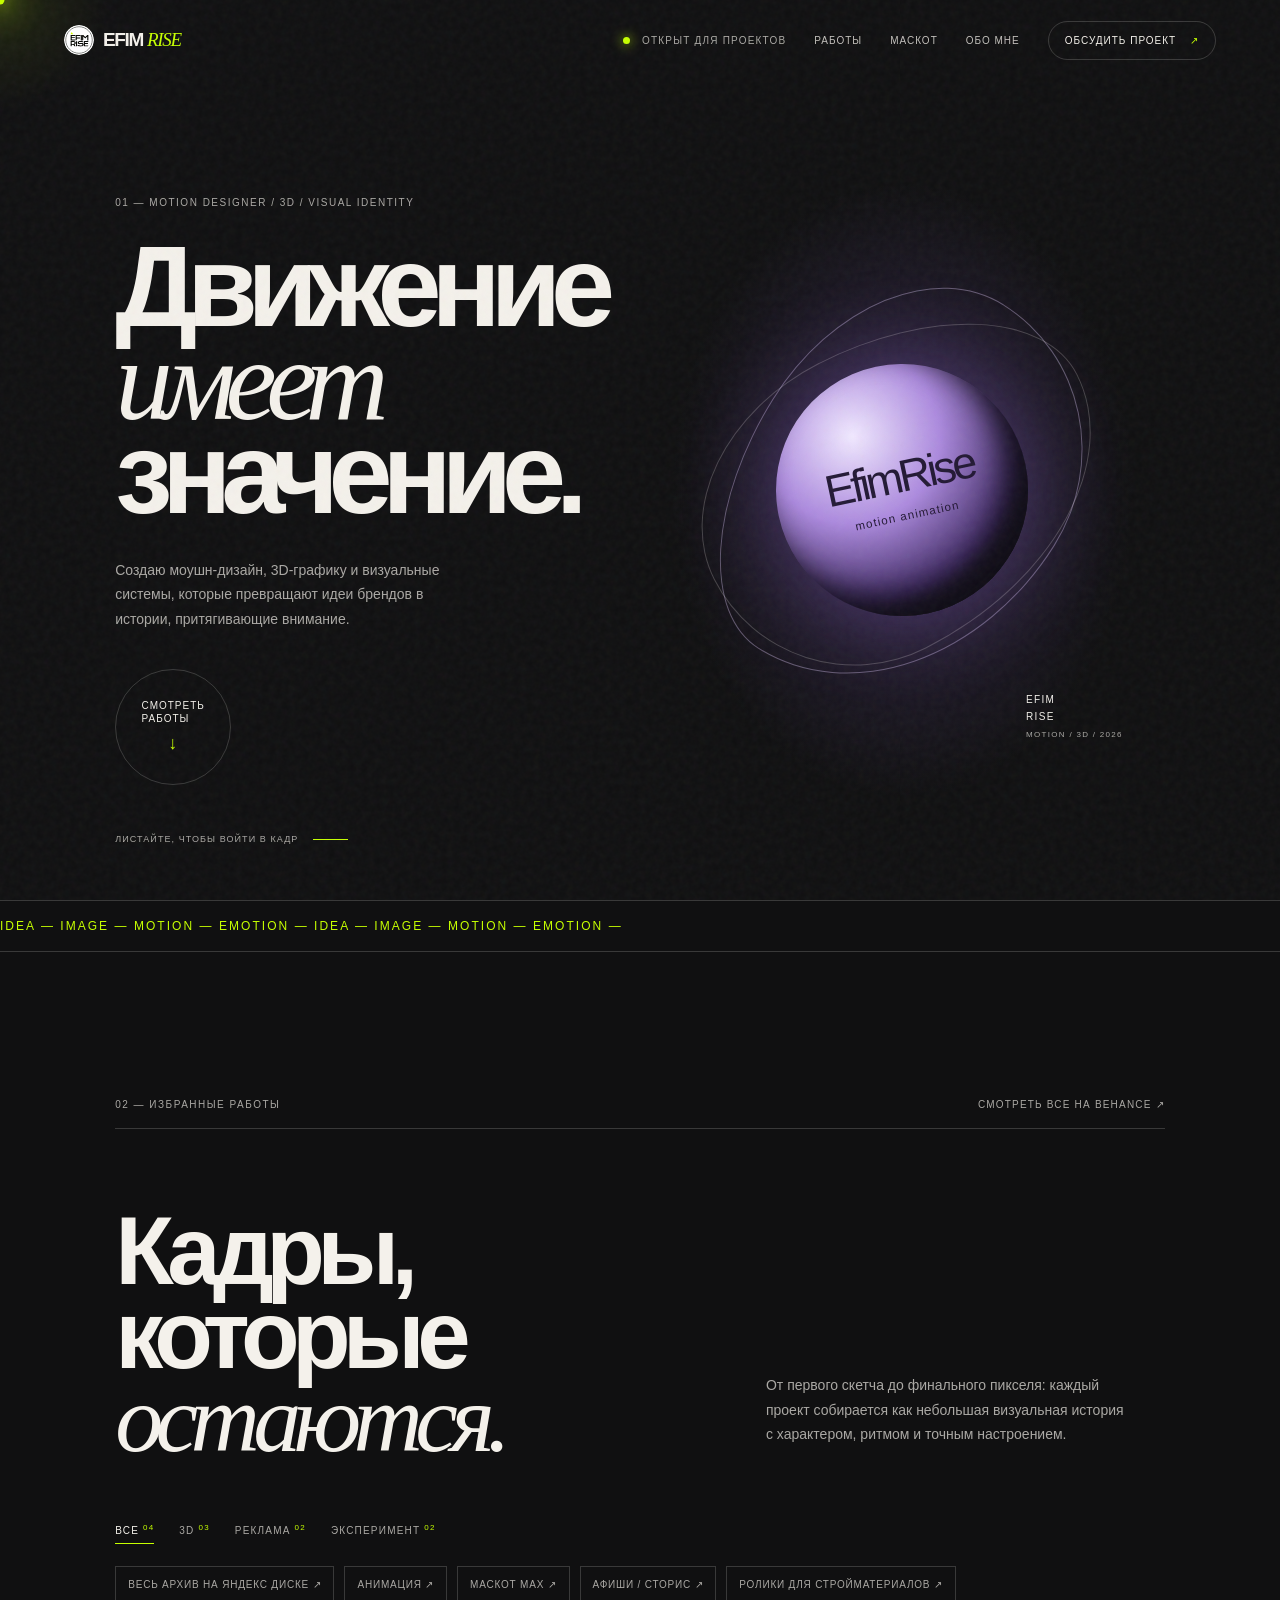
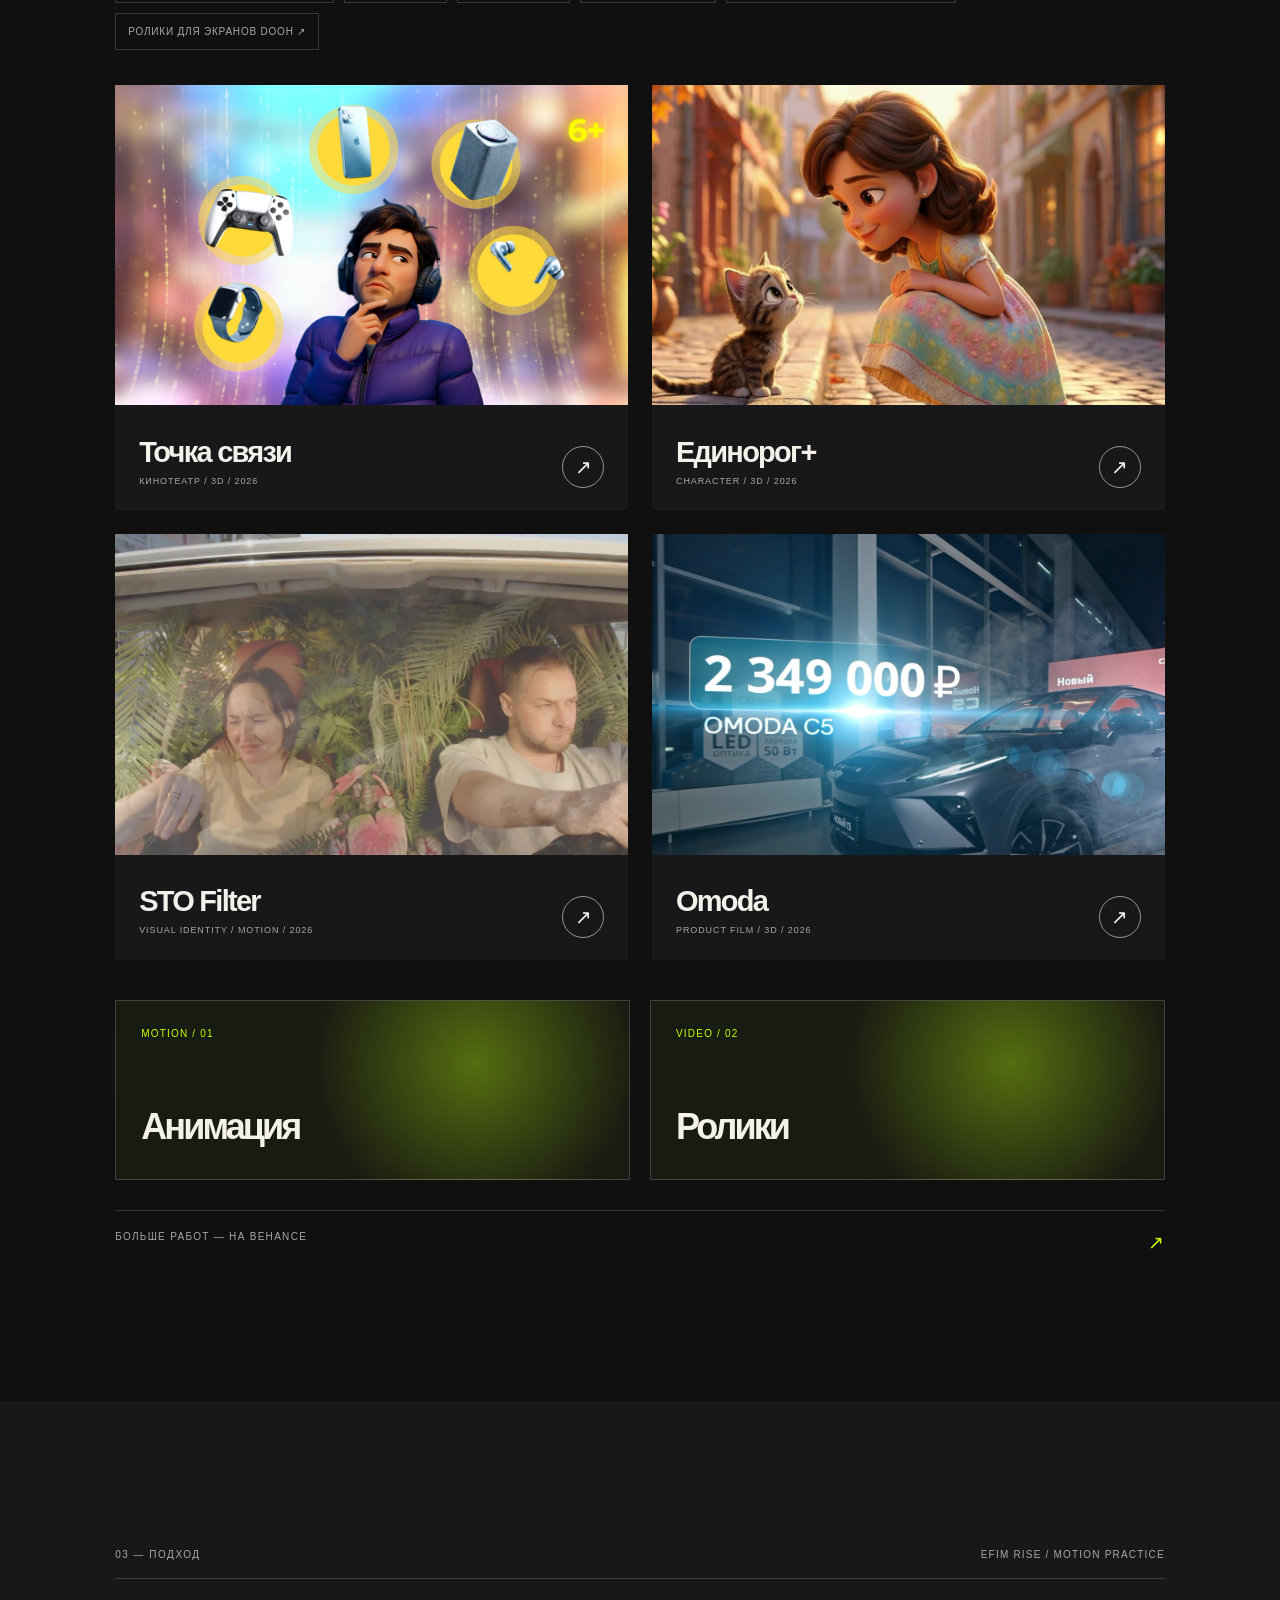
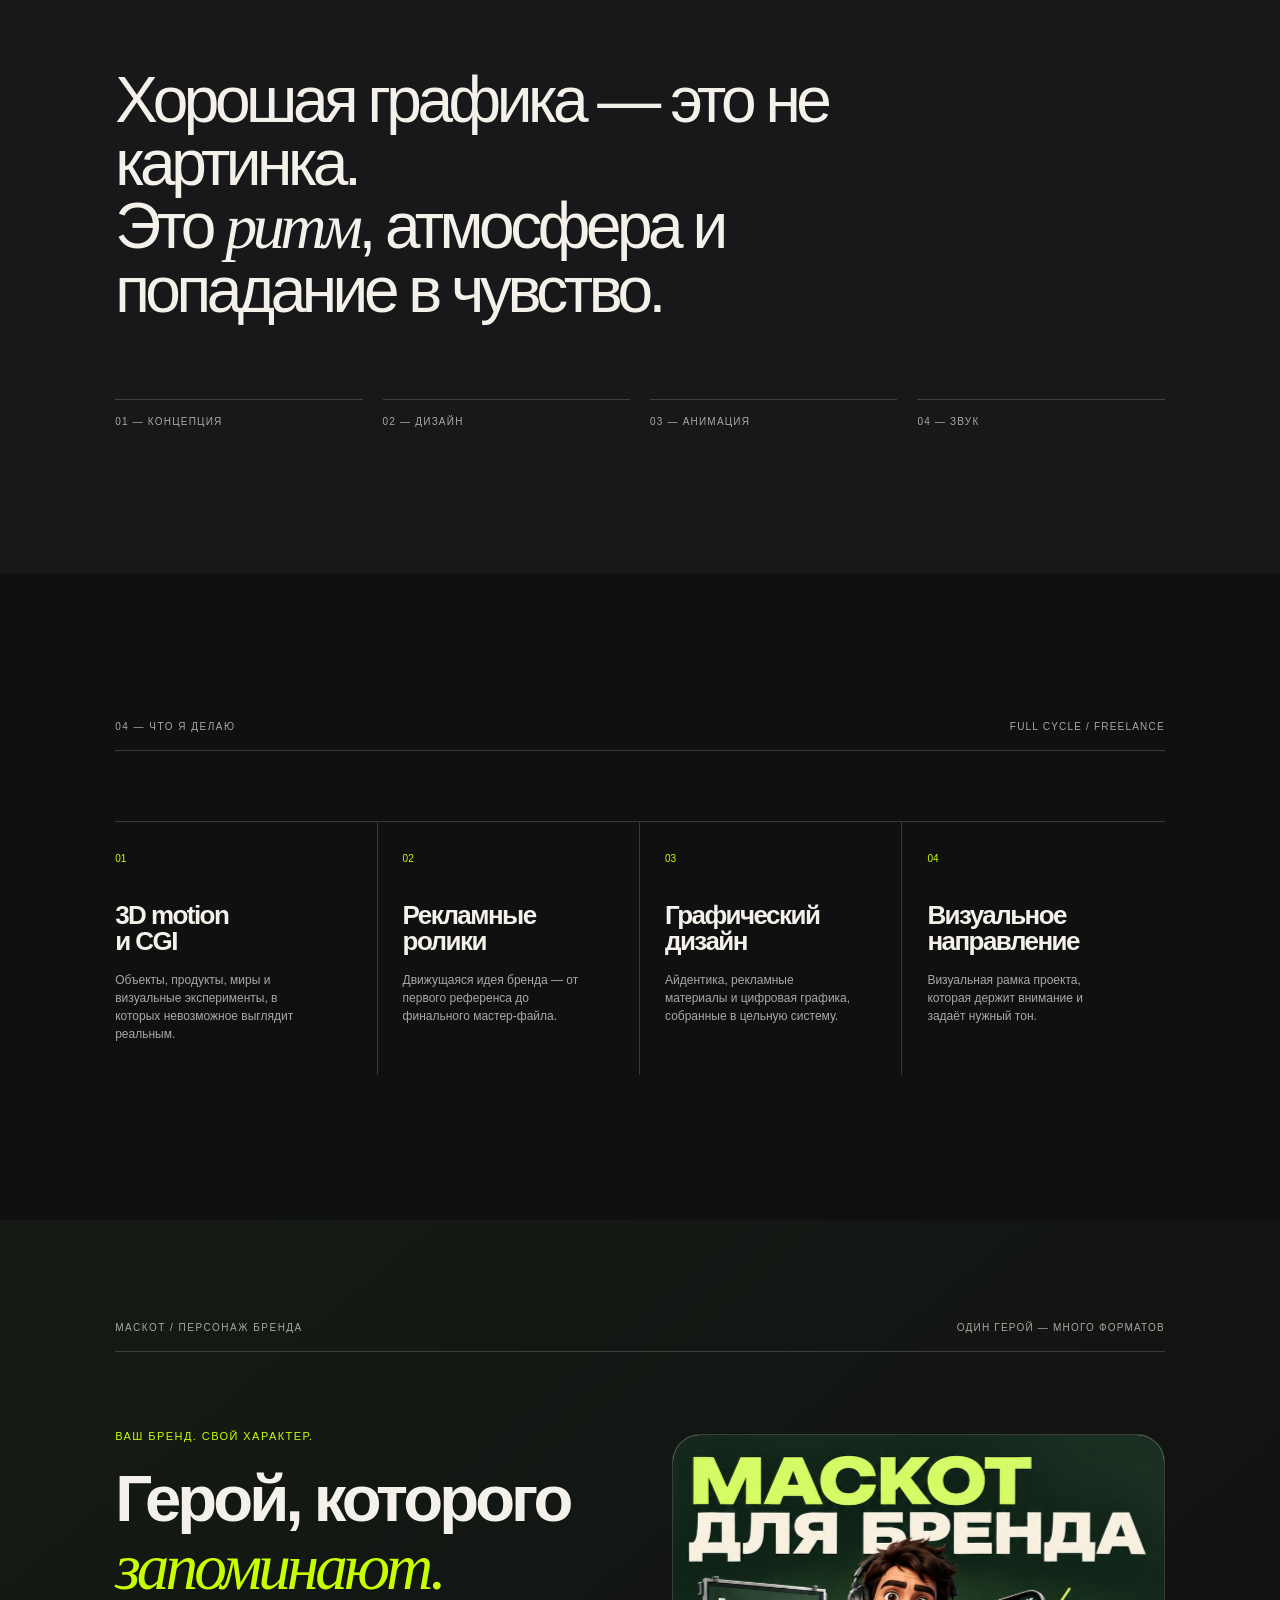
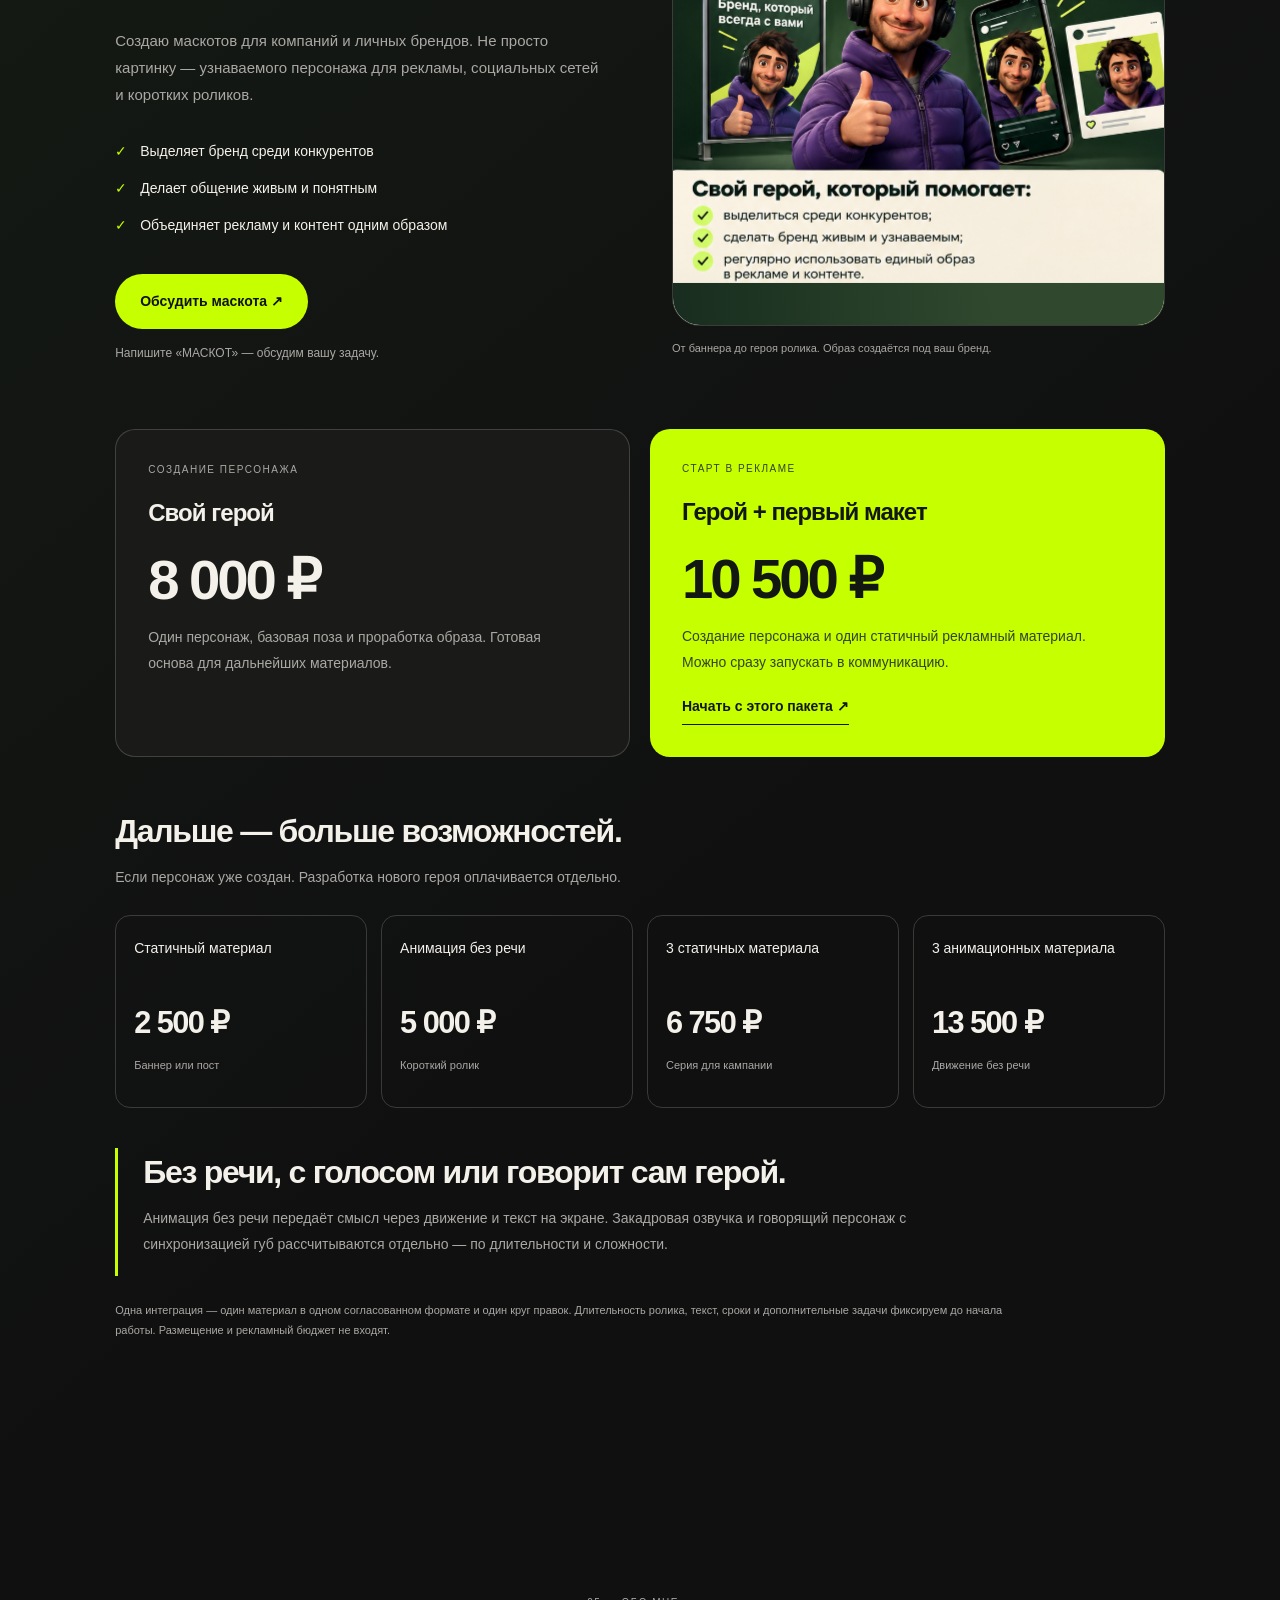
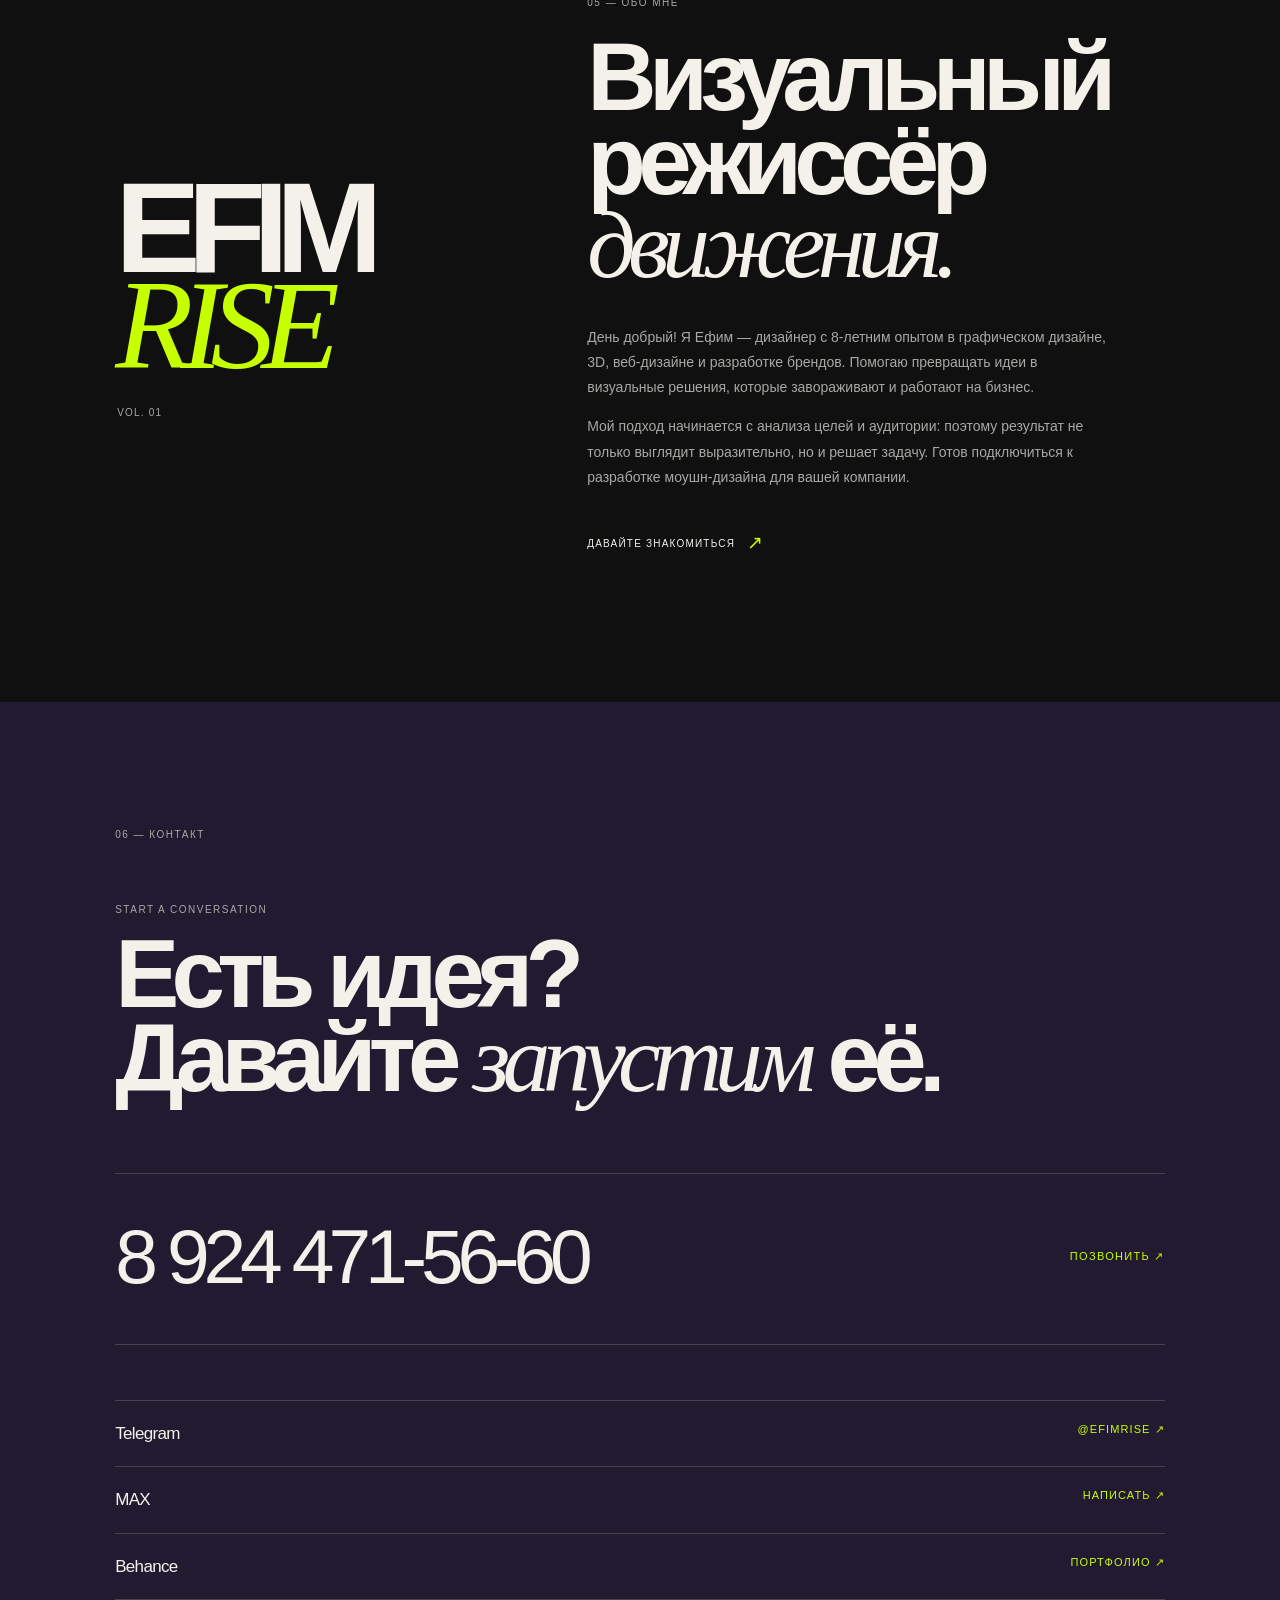
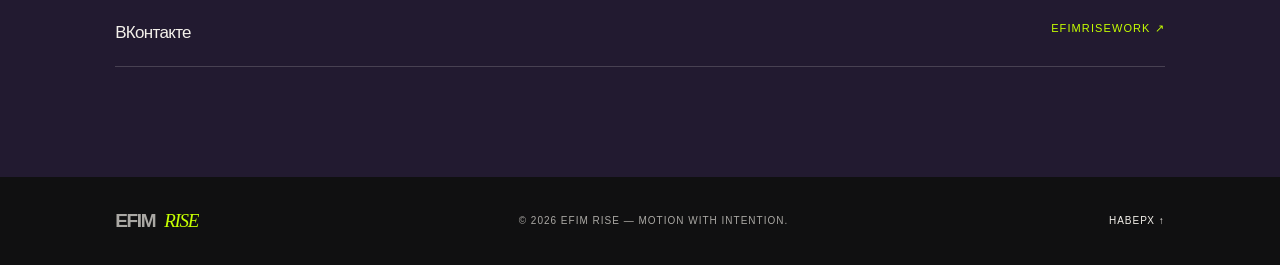
==== commit a8686d95: "Add files via upload" ====
--- a/index.html
+++ b/index.html
@@ -5,10 +5,10 @@
 <meta content="EFIM RISE — motion, 3D и визуальный дизайн" name="description"/>
 <title>EFIM RISE — Motion &amp; 3D designer</title>
 <link href="https://fonts.googleapis.com" rel="preconnect"/><link crossorigin="" href="https://fonts.gstatic.com" rel="preconnect"/>
-<link href="style.css?v=3" rel="stylesheet"/>
-<link href="style.css" rel="stylesheet"/></head><body>
+
+<link href="style.css?v=4" rel="stylesheet"/><link href="mascot.css?v=4" rel="stylesheet"/></head><body>
 <div class="loader" id="loader"><div class="loader-inner">EFIM RISE<div class="loader-bar"><i></i></div></div></div><div class="cursor-glow"></div><div class="cursor-dot"></div><div class="grain"></div>
-<header class="topbar"><a class="brand" href="#top"><img alt="EFIM RISE logo" src="assets/logo.svg"/> <span>EFIM <i>RISE</i></span></a><span class="availability"><b></b> Открыт для проектов</span><button aria-label="Открыть меню" class="menu">Меню</button><nav><a href="#works">Работы</a><a href="#about">Обо мне</a><a class="nav-button" href="#contact">Обсудить проект <span>↗</span></a></nav></header>
+<header class="topbar"><a class="brand" href="#top"><img alt="EFIM RISE logo" src="assets/logo.svg"/> <span>EFIM <i>RISE</i></span></a><span class="availability"><b></b> Открыт для проектов</span><button aria-label="Открыть меню" class="menu">Меню</button><nav><a href="#works">Работы</a><a href="#mascot">Маскот</a><a href="#about">Обо мне</a><a class="nav-button" href="#contact">Обсудить проект <span>↗</span></a></nav></header>
 <main id="top">
 <section class="hero section"><div class="hero-copy"><p class="kicker">01 — Motion designer / 3D / Visual identity</p><h1>Движение<br/><em>имеет</em><br/>значение.</h1><p class="lead">Создаю моушн-дизайн, 3D-графику и визуальные системы, которые превращают идеи брендов в истории, притягивающие внимание.</p><a class="round-link" href="#works">Смотреть<br/>работы <strong>↓</strong></a></div><div aria-label="EFIM RISE" class="hero-art"><div class="monogram"><span>EfimRise</span><small>motion animation</small></div><div class="hero-label">EFIM<br/>RISE<br/><span>MOTION / 3D / 2026</span></div></div><p class="scroll">Листайте, чтобы войти в кадр <span></span></p></section>
 <div class="ticker"><div>IDEA — IMAGE — MOTION — EMOTION — IDEA — IMAGE — MOTION — EMOTION — </div></div>
@@ -19,6 +19,14 @@
 <article class="project" data-tags="3d ad"><div class="portfolio-preview"><img alt="Omoda" decoding="async" loading="lazy" src="assets/preview-omoda.jpg"/></div><div class="project-info"><div><h3>Omoda</h3><p>Product film / 3D / 2026</p></div><a aria-label="Открыть проект" href="https://disk.yandex.ru/i/tmf9Jy0JI-EHNw" rel="noopener noreferrer" target="_blank">↗</a></div></article></div><div class="media-categories"><a class="media-card" href="https://disk.yandex.ru/client/disk/%D0%9C%D0%BE%D0%B8%20%D1%80%D0%B0%D0%B1%D0%BE%D1%82%D1%8B/%D0%90%D0%BD%D0%B8%D0%BC%D0%B0%D1%86%D0%B8%D1%8F" rel="noopener noreferrer" target="_blank"><span>Motion / 01</span><strong>Анимация</strong></a><a class="media-card" href="https://disk.yandex.ru/client/disk/%D0%9C%D0%BE%D0%B8%20%D1%80%D0%B0%D0%B1%D0%BE%D1%82%D1%8B/%D0%A0%D0%BE%D0%BB%D0%B8%D0%BA%D0%B8%20%D1%81%D1%82%D1%80%D0%BE%D0%B9%D0%BC%D0%B0%D1%82%D0%B5%D1%80%D0%B8%D0%B0%D0%BB%D0%BE%D0%B2" rel="noopener noreferrer" target="_blank"><span>Video / 02</span><strong>Ролики</strong></a></div><a class="archive" href="https://www.behance.net/Bitstoone5bcd" rel="noopener noreferrer" target="_blank">Больше работ — на Behance <span>↗</span></a></section>
 <section class="process section"><div class="section-line"><p class="kicker">03 — Подход</p><span>EFIM RISE / MOTION PRACTICE</span></div><blockquote>Хорошая графика — это не картинка.<br/>Это <em>ритм</em>, атмосфера и попадание в чувство.</blockquote><div class="steps"><span>01 — Концепция</span><span>02 — Дизайн</span><span>03 — Анимация</span><span>04 — Звук</span></div></section>
 <section class="services section"><div class="section-line"><p class="kicker">04 — Что я делаю</p><span>Full cycle / freelance</span></div><div class="service-list"><article><b>01</b><h3>3D motion<br/>и CGI</h3><p>Объекты, продукты, миры и визуальные эксперименты, в которых невозможное выглядит реальным.</p></article><article><b>02</b><h3>Рекламные<br/>ролики</h3><p>Движущаяся идея бренда — от первого референса до финального мастер-файла.</p></article><article><b>03</b><h3>Графический<br/>дизайн</h3><p>Айдентика, рекламные материалы и цифровая графика, собранные в цельную систему.</p></article><article><b>04</b><h3>Визуальное<br/>направление</h3><p>Визуальная рамка проекта, которая держит внимание и задаёт нужный тон.</p></article></div></section>
+<section class="mascot-section section" id="mascot" aria-labelledby="mascot-title">
+<div class="section-line"><p class="kicker">Маскот / Персонаж бренда</p><span>Один герой — много форматов</span></div>
+<div class="mascot-intro"><div><p class="mascot-eyebrow">Ваш бренд. Свой характер.</p><h2 id="mascot-title">Герой, которого<br><em>запоминают.</em></h2><p class="mascot-lead">Создаю маскотов для компаний и личных брендов. Не просто картинку — узнаваемого персонажа для рекламы, социальных сетей и коротких роликов.</p><ul class="mascot-benefits"><li>Выделяет бренд среди конкурентов</li><li>Делает общение живым и понятным</li><li>Объединяет рекламу и контент одним образом</li></ul><a class="mascot-cta" href="https://t.me/Efimrise" target="_blank" rel="noopener noreferrer">Обсудить маскота ↗</a><p class="mascot-hint">Напишите «МАСКОТ» — обсудим вашу задачу.</p></div><figure class="mascot-visual"><img src="assets/mascot.svg" width="600" height="600" loading="lazy" alt="Векторный пример маскота: персонаж в фиолетовой куртке и наушниках"><figcaption>От баннера до героя ролика. Образ создаётся под ваш бренд.</figcaption></figure></div>
+<div class="mascot-start"><article class="mascot-price"><p class="kicker">Создание персонажа</p><h3>Свой герой</h3><strong>8 000 ₽</strong><p>Один персонаж, базовая поза и проработка образа. Готовая основа для дальнейших материалов.</p></article><article class="mascot-price featured"><p class="kicker">Старт в рекламе</p><h3>Герой + первый макет</h3><strong>10 500 ₽</strong><p>Создание персонажа и один статичный рекламный материал. Можно сразу запускать в коммуникацию.</p><a href="https://t.me/Efimrise" target="_blank" rel="noopener noreferrer">Начать с этого пакета ↗</a></article></div>
+<div class="mascot-subhead"><h3>Дальше — больше возможностей.</h3><p>Если персонаж уже создан. Разработка нового героя оплачивается отдельно.</p></div>
+<div class="mascot-options"><article><h4>Статичный материал</h4><strong>2 500 ₽</strong><p>Баннер или пост</p></article><article><h4>Анимация без речи</h4><strong>5 000 ₽</strong><p>Короткий ролик</p></article><article><h4>3 статичных материала</h4><strong>6 750 ₽</strong><p>Серия для кампании</p></article><article><h4>3 анимационных материала</h4><strong>13 500 ₽</strong><p>Движение без речи</p></article></div>
+<div class="mascot-voice"><h3>Без речи, с голосом или говорит сам герой.</h3><p>Анимация без речи передаёт смысл через движение и текст на экране. Закадровая озвучка и говорящий персонаж с синхронизацией губ рассчитываются отдельно — по длительности и сложности.</p></div><p class="mascot-footnote">Одна интеграция — один материал в одном согласованном формате и один круг правок. Длительность ролика, текст, сроки и дополнительные задачи фиксируем до начала работы. Размещение и рекламный бюджет не входят.</p>
+</section>
 <section class="about section" id="about"><div class="about-mark">EFIM<br/><i>RISE</i><small>VOL. 01</small></div><div><p class="kicker">05 — Обо мне</p><h2>Визуальный режиссёр <em>движения.</em></h2><p class="about-text">День добрый! Я Ефим — дизайнер с 8-летним опытом в графическом дизайне, 3D, веб-дизайне и разработке брендов. Помогаю превращать идеи в визуальные решения, которые завораживают и работают на бизнес.</p><p class="about-text">Мой подход начинается с анализа целей и аудитории: поэтому результат не только выглядит выразительно, но и решает задачу. Готов подключиться к разработке моушн-дизайна для вашей компании.</p><a class="text-link" href="https://t.me/Efimrise" rel="noopener noreferrer" target="_blank">Давайте знакомиться <span>↗</span></a></div></section>
 <section class="contact section" id="contact"><p class="kicker">06 — Контакт</p><p class="contact-pre">Start a conversation</p><h2>Есть идея?<br/>Давайте <em>запустим</em> её.</h2><a class="phone-cta" href="tel:+79244715660">8 924 471-56-60 <span>Позвонить ↗</span></a><div class="contact-links"><a href="https://t.me/Efimrise" rel="noopener noreferrer" target="_blank">Telegram <span>@Efimrise ↗</span></a><a href="https://web.max.ru/28808529" rel="noopener noreferrer" target="_blank">MAX <span>Написать ↗</span></a><a href="https://www.behance.net/Bitstoone5bcd" rel="noopener noreferrer" target="_blank">Behance <span>Портфолио ↗</span></a><a href="https://vk.ru/efimrisework" rel="noopener noreferrer" target="_blank">ВКонтакте <span>efimrisework ↗</span></a></div></section>
 </main><footer><a class="brand" href="#top">EFIM <i>RISE</i></a><span>© 2026 EFIM RISE — Motion with intention.</span><a href="#top">Наверх ↑</a></footer><script src="script.js"></script></body></html>
--- a/mascot.css
+++ b/mascot.css
@@ -0,0 +1,3 @@
+/* Mascot service — isolated styles, EFIM RISE v4 */
+.mascot-section{padding-top:100px;padding-bottom:110px;background:linear-gradient(140deg,#151b14,#101011 65%);scroll-margin-top:24px}
+.mascot-intro{display:grid;grid-template-columns:1fr 1fr;gap:5vw;align-items:center;margin:65px 0 55px}.mascot-intro>*{min-width:0}.mascot-eyebrow{font-size:11px;letter-spacing:.13em;text-transform:uppercase;color:var(--accent)}.mascot-intro h2{font-size:clamp(38px,5.1vw,78px);letter-spacing:-.06em;line-height:1.04;margin:20px 0 26px}.mascot-intro h2 em{color:var(--accent)}.mascot-lead{font-size:15px;line-height:1.8;color:var(--muted);max-width:490px}.mascot-benefits{list-style:none;padding:0;margin:25px 0 30px}.mascot-benefits li{padding:8px 0 8px 25px;position:relative}.mascot-benefits li:before{content:'✓';position:absolute;left:0;color:var(--accent)}.mascot-cta{display:inline-flex;padding:17px 25px;background:var(--accent);border-radius:40px;color:#111;font-weight:700;transition:transform .2s}.mascot-cta:hover{transform:translateY(-3px)}.mascot-hint{font-size:12px;color:var(--muted);margin-top:15px}.mascot-visual{margin:0}.mascot-visual img{display:block;width:100%;height:auto;border-radius:28px;border:1px solid var(--line)}.mascot-visual figcaption{font-size:11px;color:var(--muted);padding-top:14px;line-height:1.6}.mascot-start{display:grid;grid-template-columns:1fr 1fr;gap:20px}.mascot-price{border:1px solid var(--line);border-radius:20px;padding:32px;background:#1a1b19}.mascot-price h3{font-size:24px;letter-spacing:-.04em;margin:18px 0}.mascot-price strong{font-size:clamp(38px,4.4vw,66px);line-height:1.1;letter-spacing:-.055em}.mascot-price>p:last-of-type{color:var(--muted);max-width:440px;line-height:1.8}.mascot-price.featured{background:var(--accent);color:#121711;border:0}.mascot-price.featured p,.mascot-price.featured .kicker{color:#344326}.mascot-price.featured a{display:inline-block;border-bottom:1px solid #121711;padding:7px 0;font-weight:700}.mascot-subhead{margin-top:55px}.mascot-subhead h3,.mascot-voice h3{font-size:clamp(23px,2.5vw,34px);letter-spacing:-.04em;line-height:1.2;margin:0 0 15px}.mascot-subhead p,.mascot-voice p{color:var(--muted);line-height:1.8}.mascot-options{display:grid;grid-template-columns:repeat(4,minmax(0,1fr));gap:14px;margin-top:25px}.mascot-options article{border:1px solid var(--line);border-radius:15px;padding:22px 18px}.mascot-options h4{font-size:14px;font-weight:500;min-height:44px;margin:0 0 18px}.mascot-options strong{font-size:clamp(23px,2.4vw,34px);white-space:nowrap;letter-spacing:-.05em}.mascot-options p{font-size:11px;color:var(--muted)}.mascot-voice{border-left:3px solid var(--accent);padding:5px 25px;margin-top:40px;max-width:900px}.mascot-footnote{color:var(--muted);font-size:11px;line-height:1.8;max-width:900px;margin:25px 0 0}a:focus-visible,button:focus-visible{outline:2px solid var(--accent);outline-offset:5px}@media(max-width:1050px){.topbar .availability{display:none}.mascot-options{grid-template-columns:repeat(2,minmax(0,1fr))}}@media(max-width:760px){.mascot-section{padding-top:65px;padding-bottom:65px}.mascot-section .section-line{gap:15px;flex-wrap:wrap}.mascot-intro{grid-template-columns:1fr;gap:30px;margin:35px 0}.mascot-intro h2{font-size:clamp(35px,9vw,60px)}.mascot-start{grid-template-columns:1fr}.mascot-price{padding:26px}.mascot-options article{padding:18px 14px}.mascot-voice{padding-left:18px}.mascot-visual{max-width:520px}.mascot-options strong{font-size:27px}}@media(pointer:coarse){body{cursor:auto}.cursor-glow,.cursor-dot{display:none}}@media(prefers-reduced-motion:reduce){html{scroll-behavior:auto}.mascot-cta{transition:none}.ticker div{animation:none}}
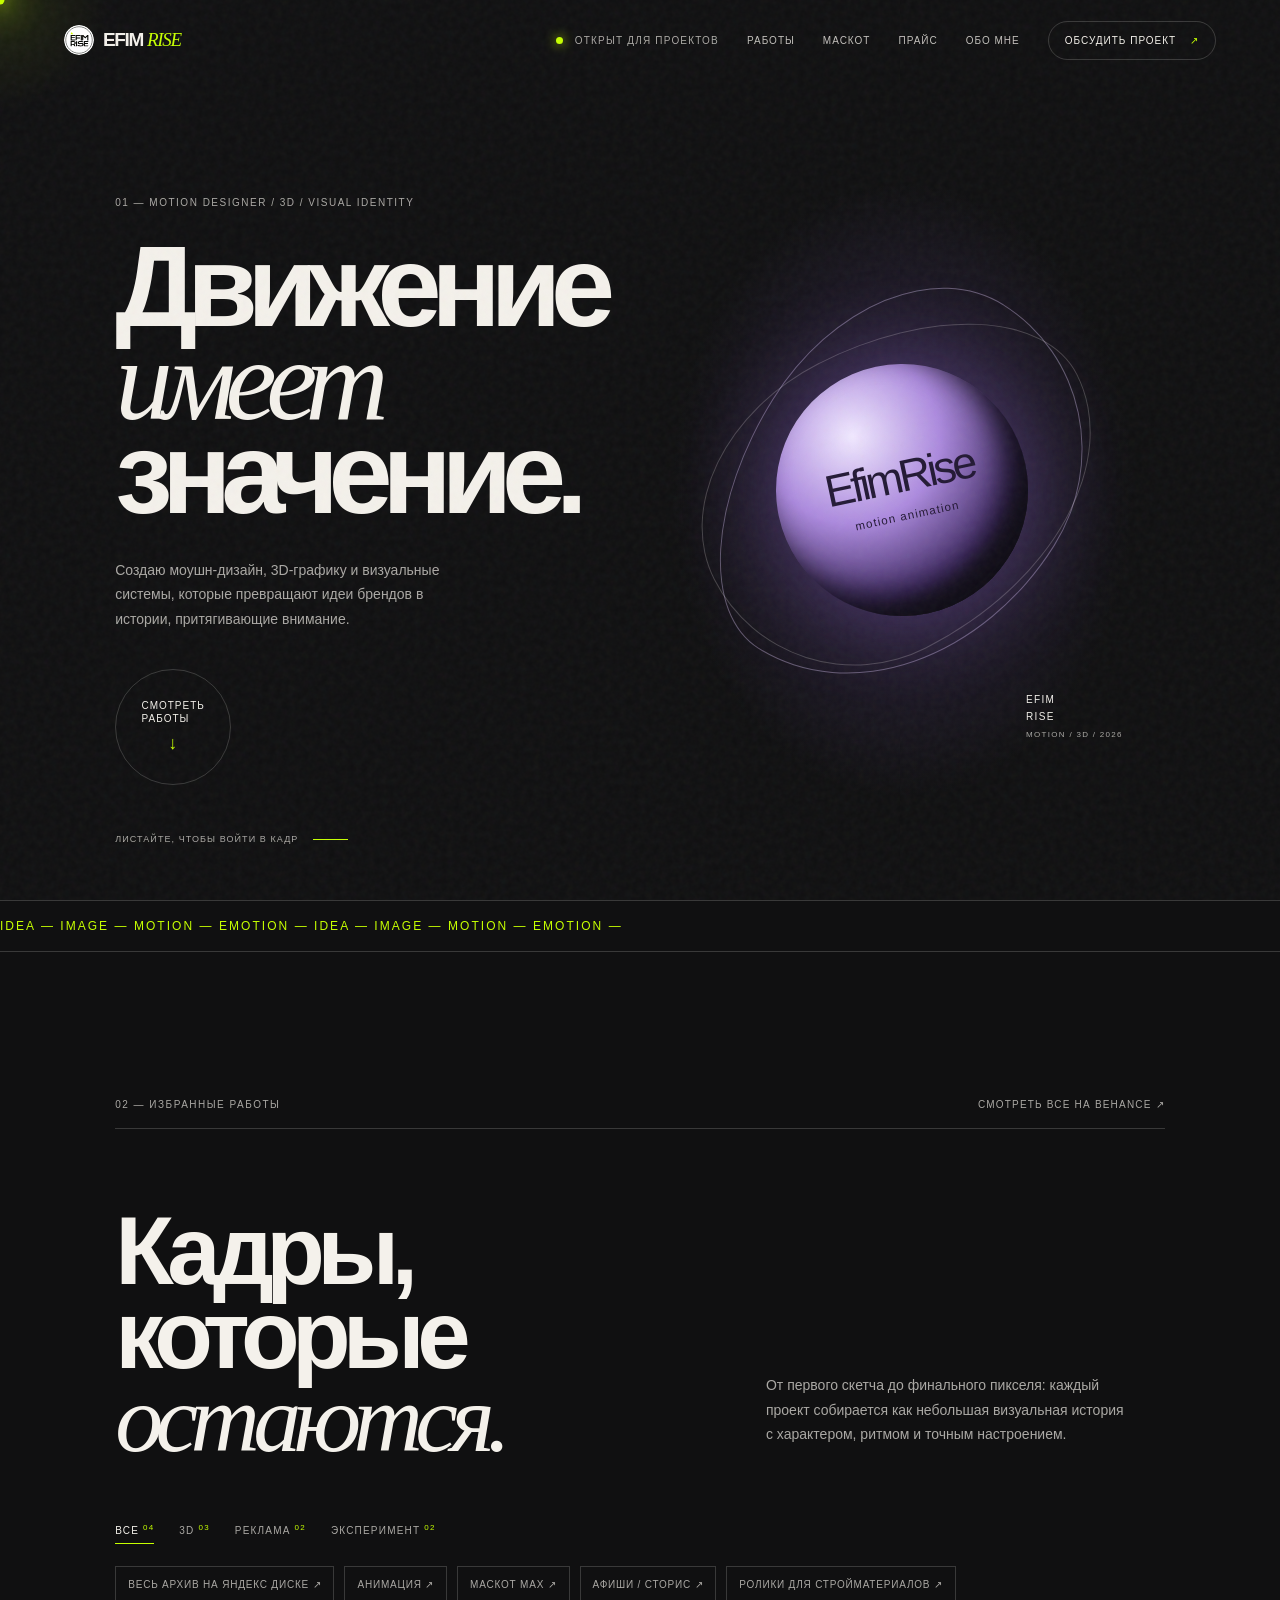
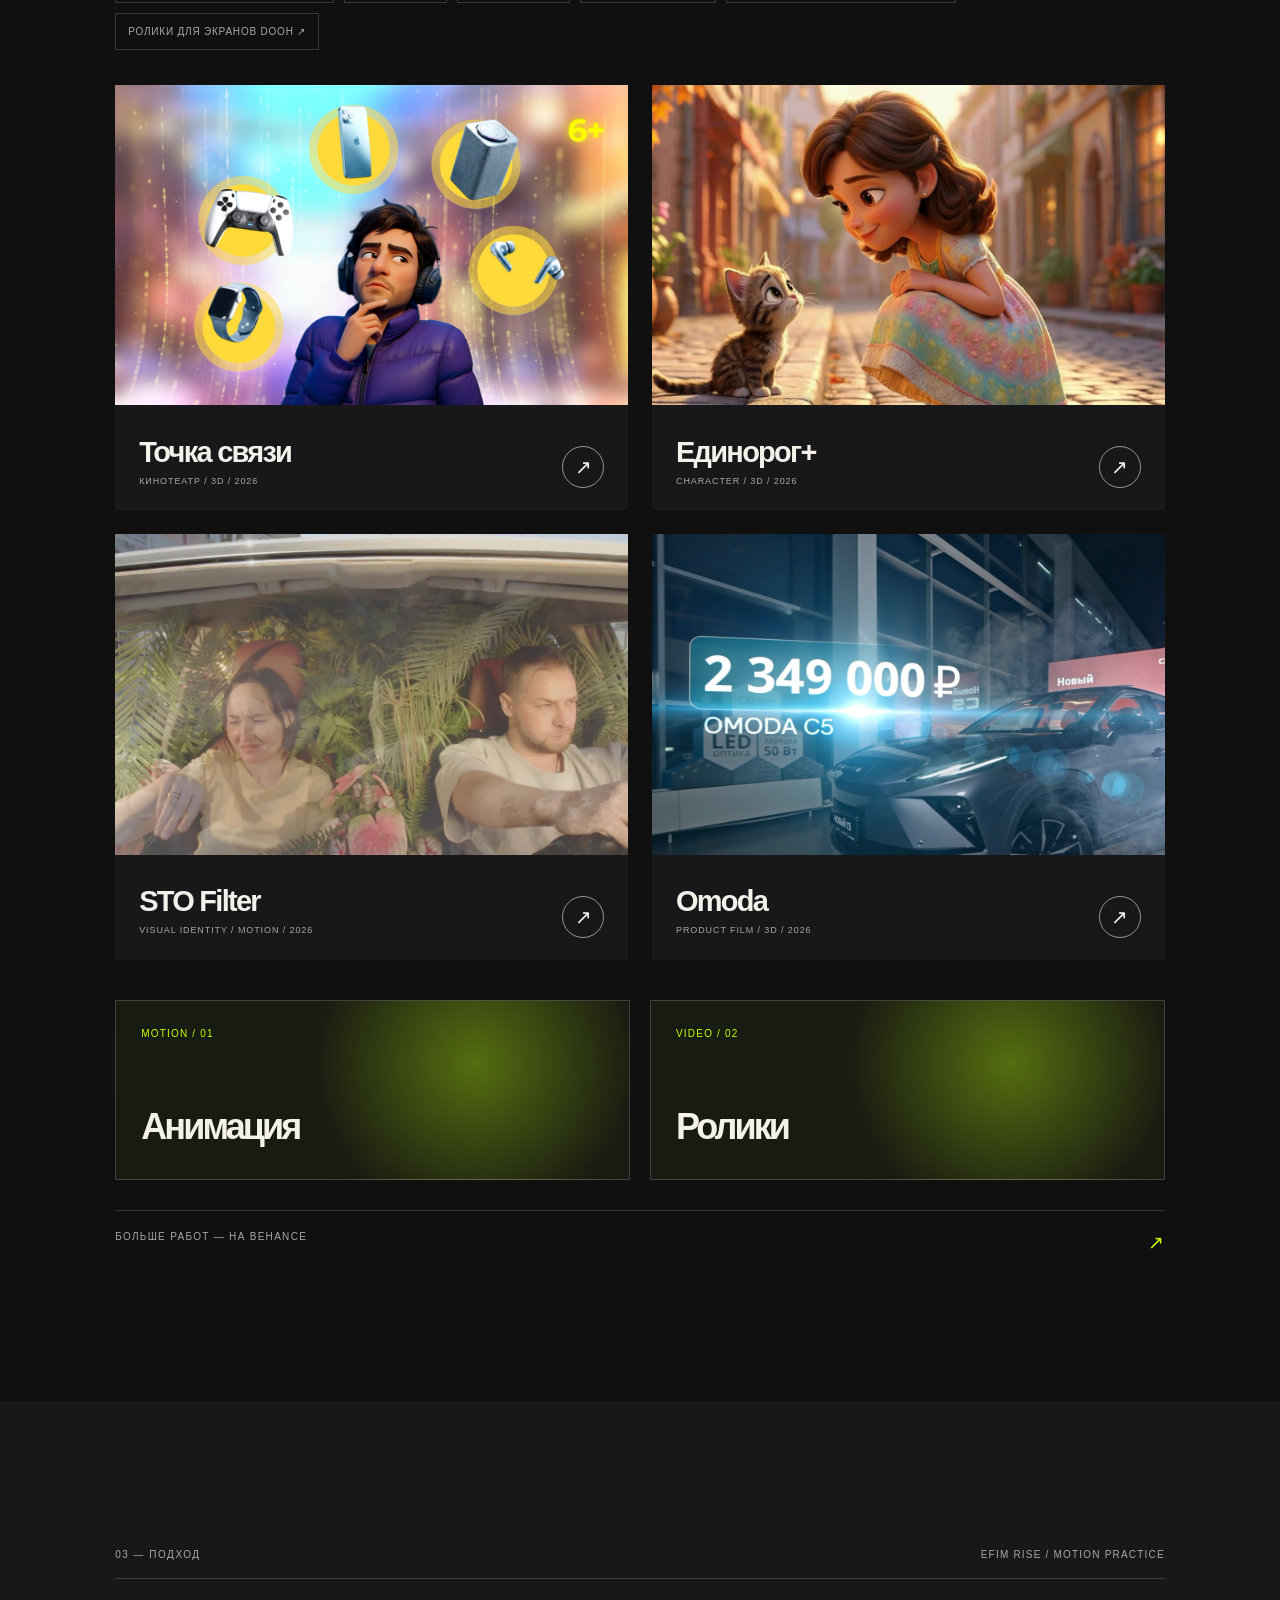
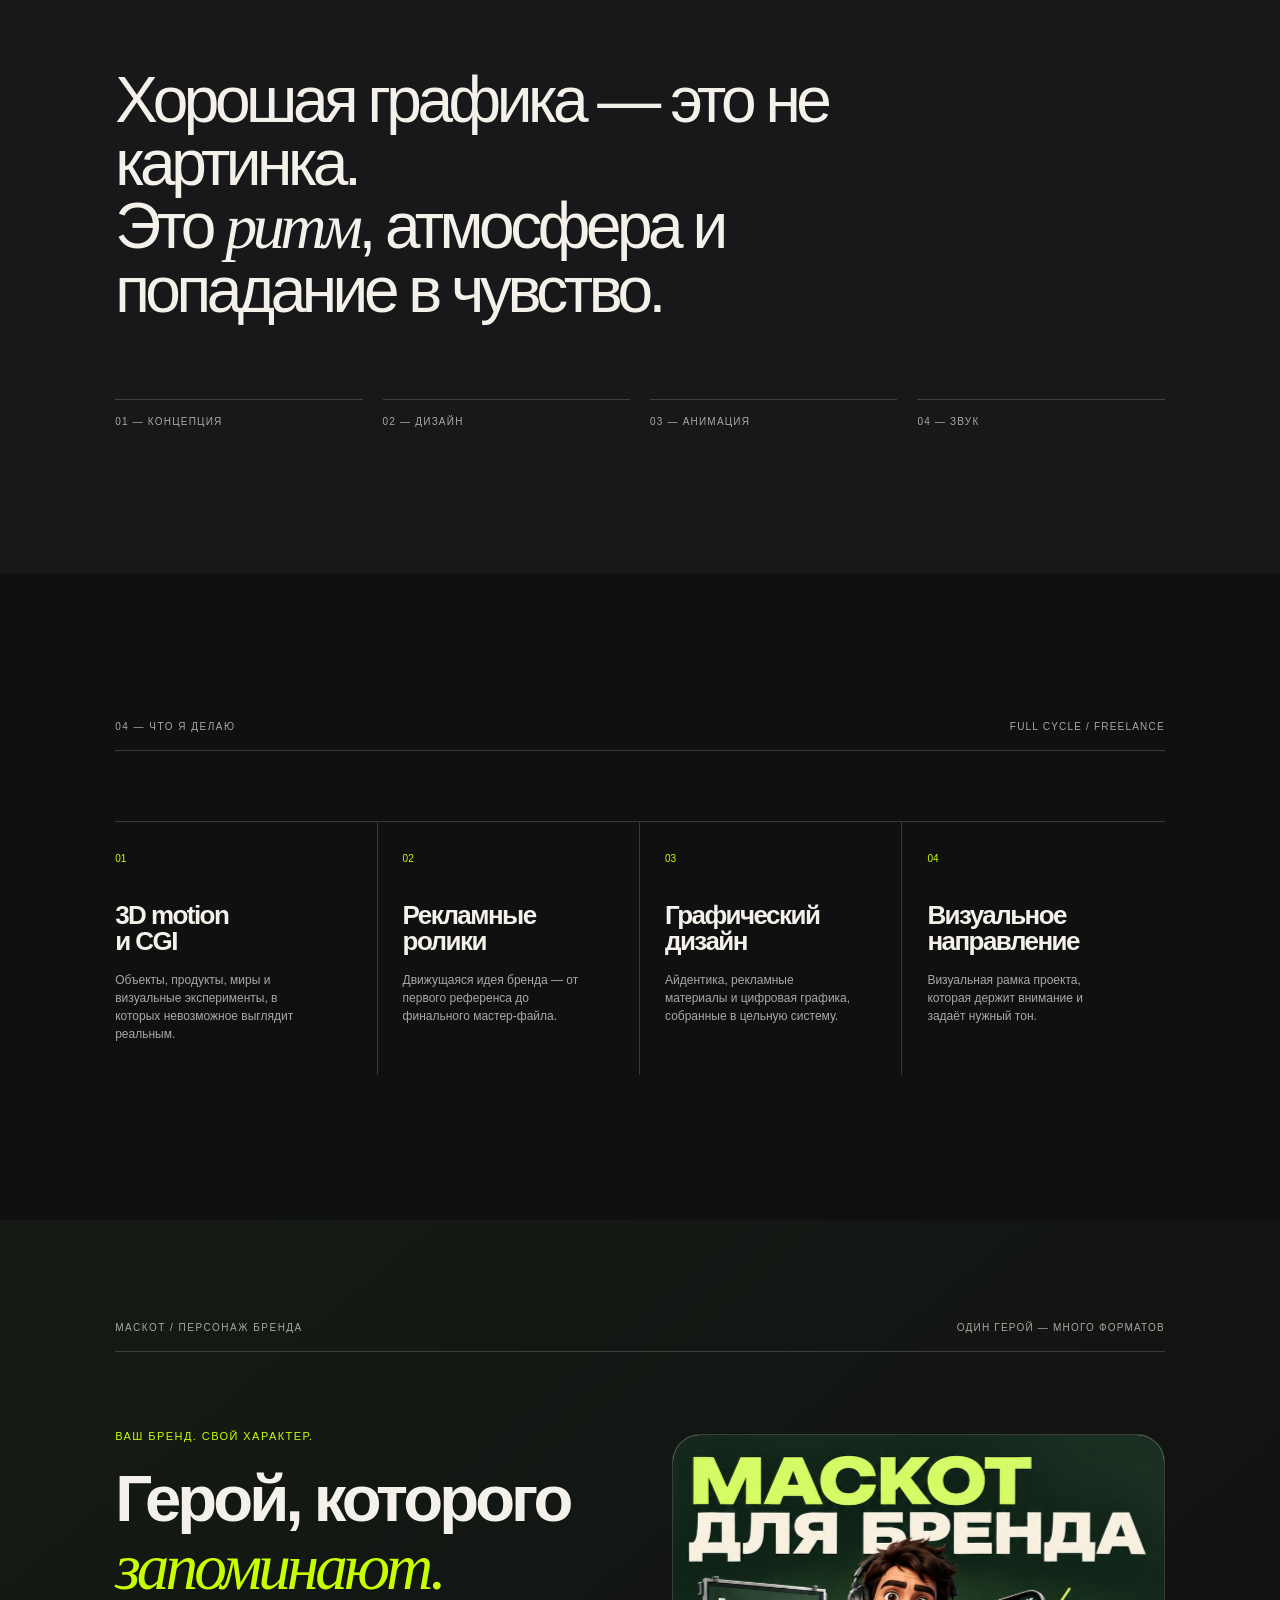
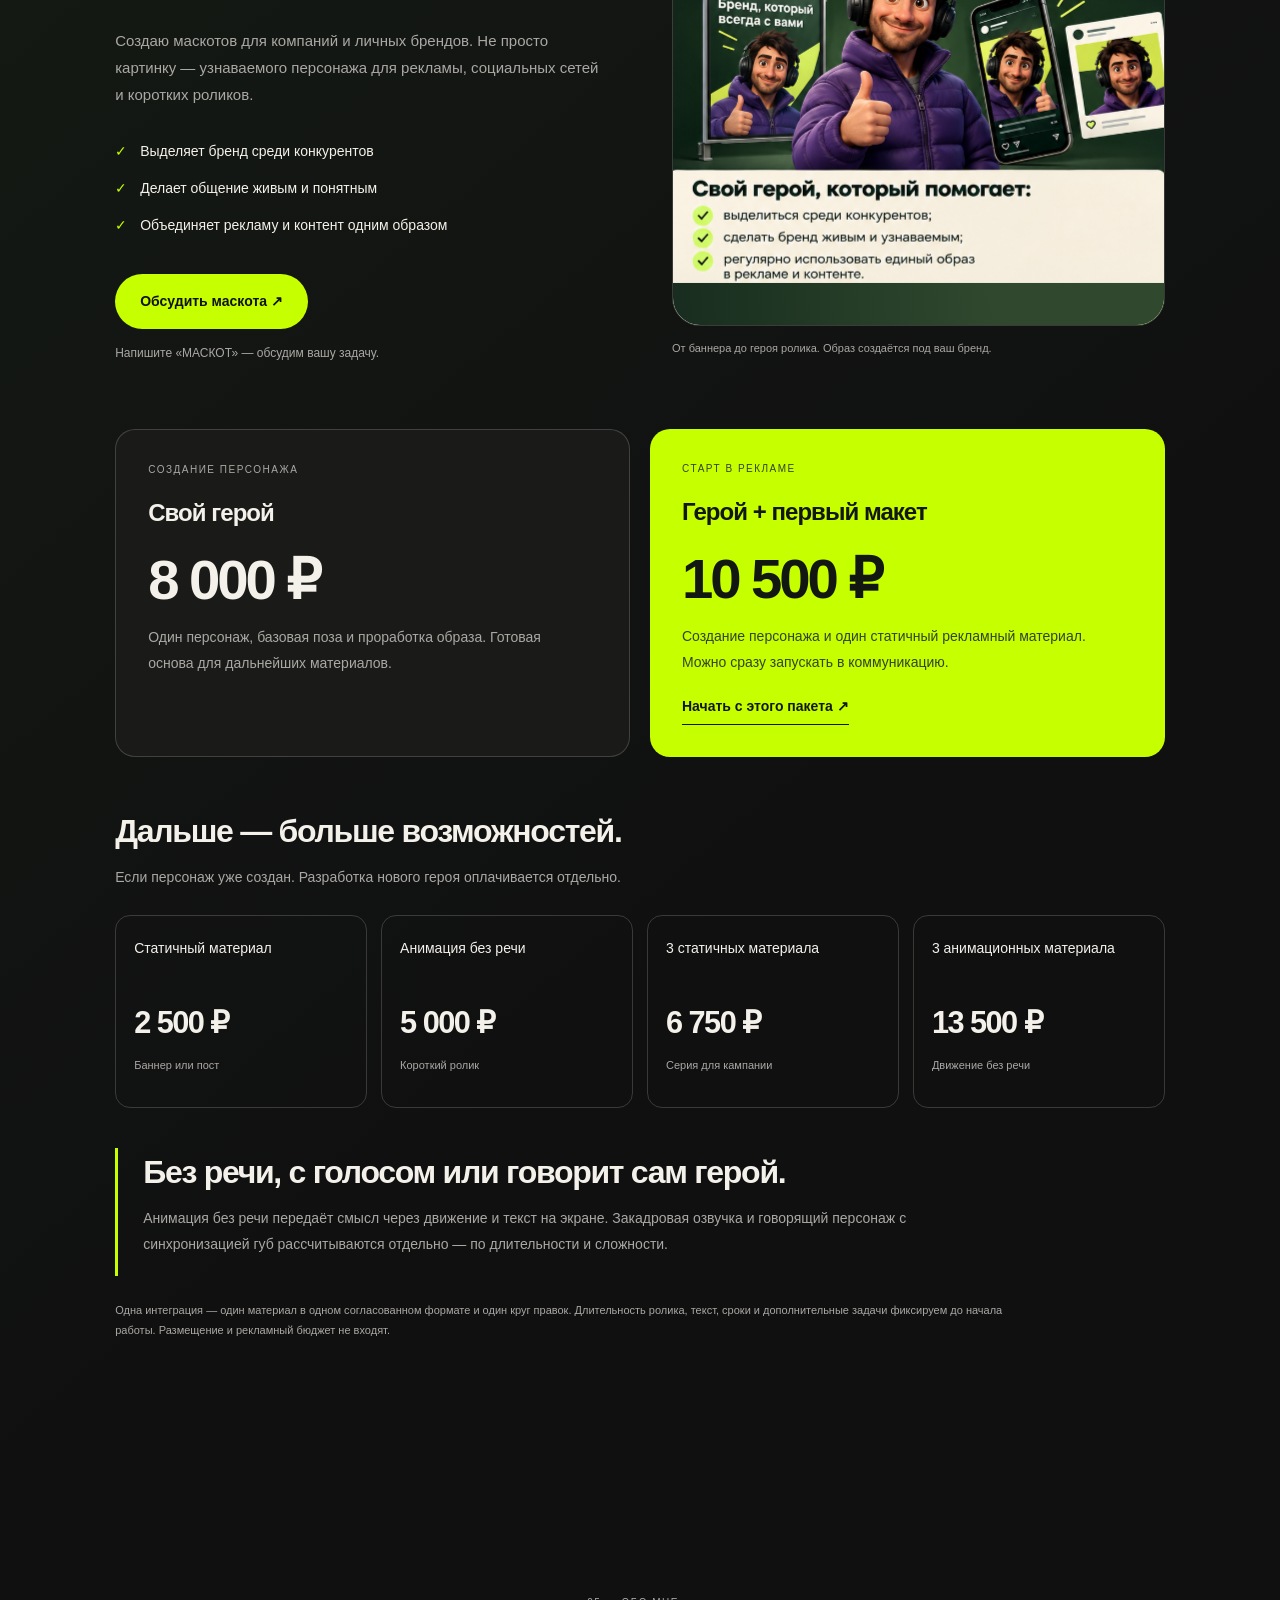
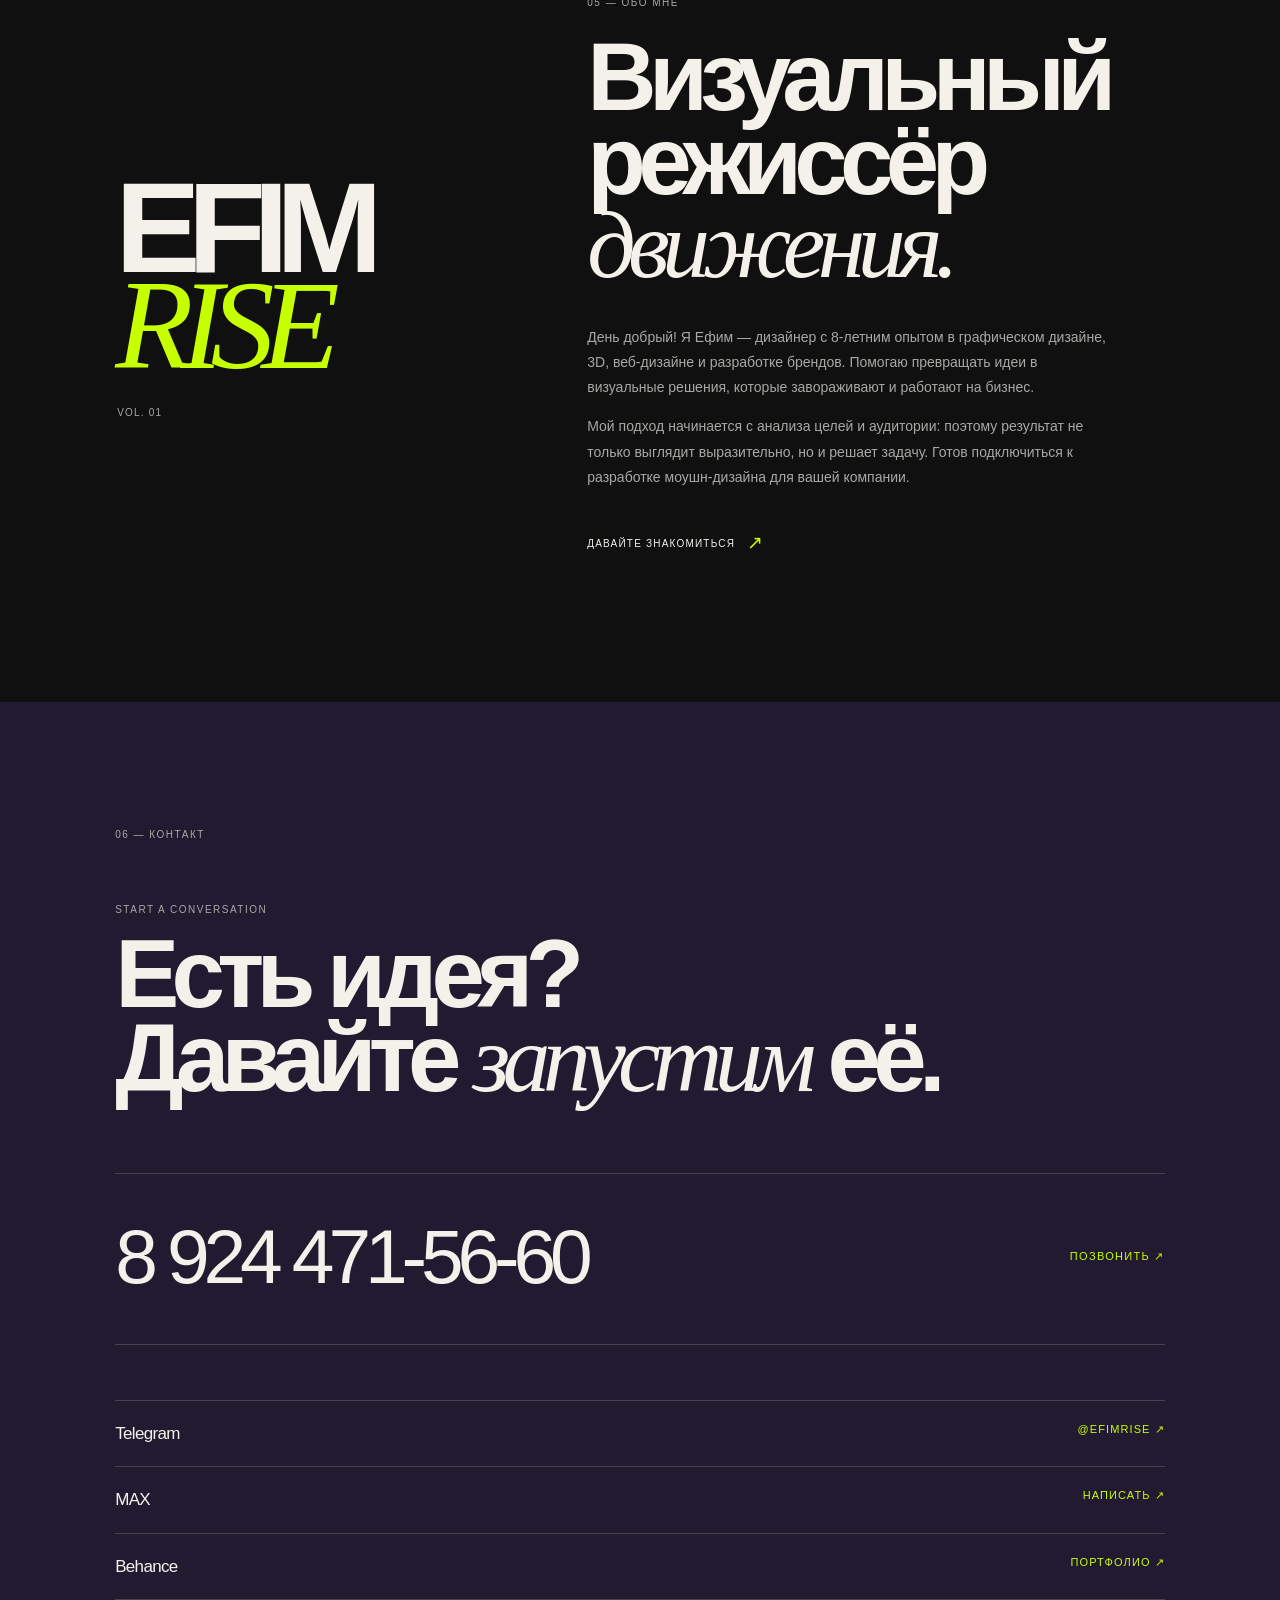
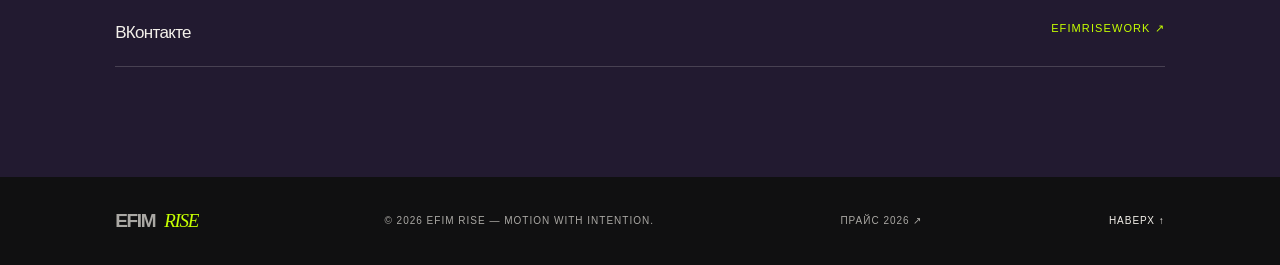
==== commit 89a80228: "Add files via upload" ====
--- a/index.html
+++ b/index.html
@@ -6,11 +6,11 @@
 <title>EFIM RISE — Motion &amp; 3D designer</title>
 <link href="https://fonts.googleapis.com" rel="preconnect"/><link crossorigin="" href="https://fonts.gstatic.com" rel="preconnect"/>
 
-<link href="style.css?v=4" rel="stylesheet"/><link href="mascot.css?v=4" rel="stylesheet"/></head><body>
+<link href="style.css?v=4" rel="stylesheet"/><link href="mascot.css?v=4" rel="stylesheet"/><link rel="stylesheet" href="price-orb.css?v=1"></head><body>
 <div class="loader" id="loader"><div class="loader-inner">EFIM RISE<div class="loader-bar"><i></i></div></div></div><div class="cursor-glow"></div><div class="cursor-dot"></div><div class="grain"></div>
-<header class="topbar"><a class="brand" href="#top"><img alt="EFIM RISE logo" src="assets/logo.svg"/> <span>EFIM <i>RISE</i></span></a><span class="availability"><b></b> Открыт для проектов</span><button aria-label="Открыть меню" class="menu">Меню</button><nav><a href="#works">Работы</a><a href="#mascot">Маскот</a><a href="#about">Обо мне</a><a class="nav-button" href="#contact">Обсудить проект <span>↗</span></a></nav></header>
+<header class="topbar"><a class="brand" href="#top"><img alt="EFIM RISE logo" src="assets/logo.svg"/> <span>EFIM <i>RISE</i></span></a><span class="availability"><b></b> Открыт для проектов</span><button aria-label="Открыть меню" class="menu">Меню</button><nav><a href="#works">Работы</a><a href="#mascot">Маскот</a><a href="price.html">Прайс</a><a href="#about">Обо мне</a><a class="nav-button" href="#contact">Обсудить проект <span>↗</span></a></nav></header>
 <main id="top">
-<section class="hero section"><div class="hero-copy"><p class="kicker">01 — Motion designer / 3D / Visual identity</p><h1>Движение<br/><em>имеет</em><br/>значение.</h1><p class="lead">Создаю моушн-дизайн, 3D-графику и визуальные системы, которые превращают идеи брендов в истории, притягивающие внимание.</p><a class="round-link" href="#works">Смотреть<br/>работы <strong>↓</strong></a></div><div aria-label="EFIM RISE" class="hero-art"><div class="monogram"><span>EfimRise</span><small>motion animation</small></div><div class="hero-label">EFIM<br/>RISE<br/><span>MOTION / 3D / 2026</span></div></div><p class="scroll">Листайте, чтобы войти в кадр <span></span></p></section>
+<section class="hero section"><div class="hero-copy"><p class="kicker">01 — Motion designer / 3D / Visual identity</p><h1>Движение<br/><em>имеет</em><br/>значение.</h1><p class="lead">Создаю моушн-дизайн, 3D-графику и визуальные системы, которые превращают идеи брендов в истории, притягивающие внимание.</p><a class="round-link" href="#works">Смотреть<br/>работы <strong>↓</strong></a></div><div aria-label="EFIM RISE" class="hero-art"><a class="monogram price-orb" href="price.html" aria-label="Перейти в прайс-лист"><span class="orb-default" aria-hidden="true">EfimRise</span><small class="orb-default" aria-hidden="true">motion animation</small><span class="orb-action" aria-hidden="true">Price</span><small class="orb-action" aria-hidden="true">Перейти ↗</small></a><div class="hero-label">EFIM<br/>RISE<br/><span>MOTION / 3D / 2026</span></div></div><p class="scroll">Листайте, чтобы войти в кадр <span></span></p></section>
 <div class="ticker"><div>IDEA — IMAGE — MOTION — EMOTION — IDEA — IMAGE — MOTION — EMOTION — </div></div>
 <section class="works section" id="works"><div class="section-line"><p class="kicker">02 — Избранные работы</p><span>Смотреть все на Behance ↗</span></div><div class="works-intro"><h2>Кадры,<br/>которые <em>остаются.</em></h2><p>От первого скетча до финального пикселя: каждый проект собирается как небольшая визуальная история с характером, ритмом и точным настроением.</p></div><div class="filters"><button class="active" data-filter="all">Все <sup>04</sup></button><button data-filter="3d">3D <sup>03</sup></button><button data-filter="ad">Реклама <sup>02</sup></button><button data-filter="exp">Эксперимент <sup>02</sup></button></div><div class="external-works"><a href="https://disk.yandex.ru/d/Ge9NLVxTIyzoSg" rel="noopener noreferrer" target="_blank">Весь архив на Яндекс Диске ↗</a><a href="https://disk.yandex.ru/client/disk/%D0%9C%D0%BE%D0%B8%20%D1%80%D0%B0%D0%B1%D0%BE%D1%82%D1%8B/%D0%90%D0%BD%D0%B8%D0%BC%D0%B0%D1%86%D0%B8%D1%8F" rel="noopener noreferrer" target="_blank">Анимация ↗</a><a href="https://disk.yandex.ru/client/disk/%D0%9C%D0%BE%D0%B8%20%D1%80%D0%B0%D0%B1%D0%BE%D1%82%D1%8B/%D0%90%D0%BD%D0%B8%D0%BC%D0%B0%D1%86%D0%B8%D1%8F/%D0%9C%D0%B0%D1%81%D0%BA%D0%BE%D1%82%20%D0%9C%D0%90%D0%9A%D0%A1" rel="noopener noreferrer" target="_blank">Маскот MAX ↗</a><a href="https://disk.yandex.ru/client/disk/%D0%9C%D0%BE%D0%B8%20%D1%80%D0%B0%D0%B1%D0%BE%D1%82%D1%8B/%D0%9A%D0%BB%D0%B0%D1%81%D1%81%D0%BD%D1%8B%D0%B5%20%D0%90%D1%84%D0%B8%D1%88%D0%B8%20%D0%B4%D0%BB%D1%8F%20%D0%BD%D0%BE%D1%87%D0%BD%D0%BE%D0%B3%D0%BE%20%D0%BA%D0%BB%D1%83%D0%B1%D0%B0/%D0%92%D0%B8%D0%B4%D0%B5%D0%BE%20%D0%B0%D0%BD%D0%B8%D0%BC%D0%B0%D1%86%D0%B8%D0%BE%D0%BD%D0%BD%D1%8B%D0%B9%20%D1%81%D1%82%D0%BE%D1%80%D0%B8%D1%81" rel="noopener noreferrer" target="_blank">Афиши / сторис ↗</a><a href="https://disk.yandex.ru/client/disk/%D0%9C%D0%BE%D0%B8%20%D1%80%D0%B0%D0%B1%D0%BE%D1%82%D1%8B/%D0%A0%D0%BE%D0%BB%D0%B8%D0%BA%D0%B8%20%D1%81%D1%82%D1%80%D0%BE%D0%B9%D0%BC%D0%B0%D1%82%D0%B5%D1%80%D0%B8%D0%B0%D0%BB%D0%BE%D0%B2" rel="noopener noreferrer" target="_blank">Ролики для стройматериалов ↗</a><a href="https://disk.yandex.ru/client/disk/%D0%9C%D0%BE%D0%B8%20%D1%80%D0%B0%D0%B1%D0%BE%D1%82%D1%8B/%D1%80%D0%BE%D0%BB%D0%B8%D0%BA%D0%B8%20%D0%B4%D0%BB%D1%8F%20%D1%8D%D0%BA%D1%80%D0%B0%D0%BD%D0%BE%D0%B2%20DOOH/%D1%80%D0%BE%D0%BB%D0%B8%D0%BA%D0%B8%20%D0%9E%D0%BA%D1%82%D1%8F%D0%B1%D1%80%D1%8C" rel="noopener noreferrer" target="_blank">Ролики для экранов DOOH ↗</a></div><div class="project-grid">
 <article class="project" data-tags="3d ad"><div class="portfolio-preview"><img alt="Точка связи" decoding="async" loading="lazy" src="assets/preview-tochka.jpg"/></div><div class="project-info"><div><h3>Точка связи</h3><p>Кинотеатр / 3D / 2026</p></div><a aria-label="Открыть проект" href="https://disk.yandex.ru/i/bCRQa_-kLUGG-g" rel="noopener noreferrer" target="_blank">↗</a></div></article>
@@ -29,4 +29,4 @@
 </section>
 <section class="about section" id="about"><div class="about-mark">EFIM<br/><i>RISE</i><small>VOL. 01</small></div><div><p class="kicker">05 — Обо мне</p><h2>Визуальный режиссёр <em>движения.</em></h2><p class="about-text">День добрый! Я Ефим — дизайнер с 8-летним опытом в графическом дизайне, 3D, веб-дизайне и разработке брендов. Помогаю превращать идеи в визуальные решения, которые завораживают и работают на бизнес.</p><p class="about-text">Мой подход начинается с анализа целей и аудитории: поэтому результат не только выглядит выразительно, но и решает задачу. Готов подключиться к разработке моушн-дизайна для вашей компании.</p><a class="text-link" href="https://t.me/Efimrise" rel="noopener noreferrer" target="_blank">Давайте знакомиться <span>↗</span></a></div></section>
 <section class="contact section" id="contact"><p class="kicker">06 — Контакт</p><p class="contact-pre">Start a conversation</p><h2>Есть идея?<br/>Давайте <em>запустим</em> её.</h2><a class="phone-cta" href="tel:+79244715660">8 924 471-56-60 <span>Позвонить ↗</span></a><div class="contact-links"><a href="https://t.me/Efimrise" rel="noopener noreferrer" target="_blank">Telegram <span>@Efimrise ↗</span></a><a href="https://web.max.ru/28808529" rel="noopener noreferrer" target="_blank">MAX <span>Написать ↗</span></a><a href="https://www.behance.net/Bitstoone5bcd" rel="noopener noreferrer" target="_blank">Behance <span>Портфолио ↗</span></a><a href="https://vk.ru/efimrisework" rel="noopener noreferrer" target="_blank">ВКонтакте <span>efimrisework ↗</span></a></div></section>
-</main><footer><a class="brand" href="#top">EFIM <i>RISE</i></a><span>© 2026 EFIM RISE — Motion with intention.</span><a href="#top">Наверх ↑</a></footer><script src="script.js"></script></body></html>+</main><footer><a class="brand" href="#top">EFIM <i>RISE</i></a><span>© 2026 EFIM RISE — Motion with intention.</span><a href="price.html">Прайс 2026 ↗</a><a href="#top">Наверх ↑</a></footer><script src="script.js"></script></body></html>
--- a/price-orb.css
+++ b/price-orb.css
@@ -0,0 +1 @@
+.hero-art:before,.hero-art:after{pointer-events:none}.price-orb{cursor:pointer;text-decoration:none}.price-orb .orb-action{display:none}.hero-art:hover .price-orb .orb-default,.price-orb:focus-visible .orb-default{display:none}.hero-art:hover .price-orb .orb-action,.price-orb:focus-visible .orb-action{display:block}.hero-art:focus-within .price-orb{color:#101011;background:var(--accent);box-shadow:0 0 35px var(--accent),0 0 120px rgba(198,255,0,.65);transform:rotate(-8deg) scale(1.08)}.hero-art:focus-within:before,.hero-art:focus-within:after{border-color:var(--accent);filter:drop-shadow(0 0 10px var(--accent))}.price-orb:focus-visible{outline:3px solid #f4f1eb;outline-offset:8px}@media(hover:none),(pointer:coarse){.price-orb .orb-default{display:none}.price-orb .orb-action{display:block}}@media(prefers-reduced-motion:reduce){.price-orb{transition:none}}
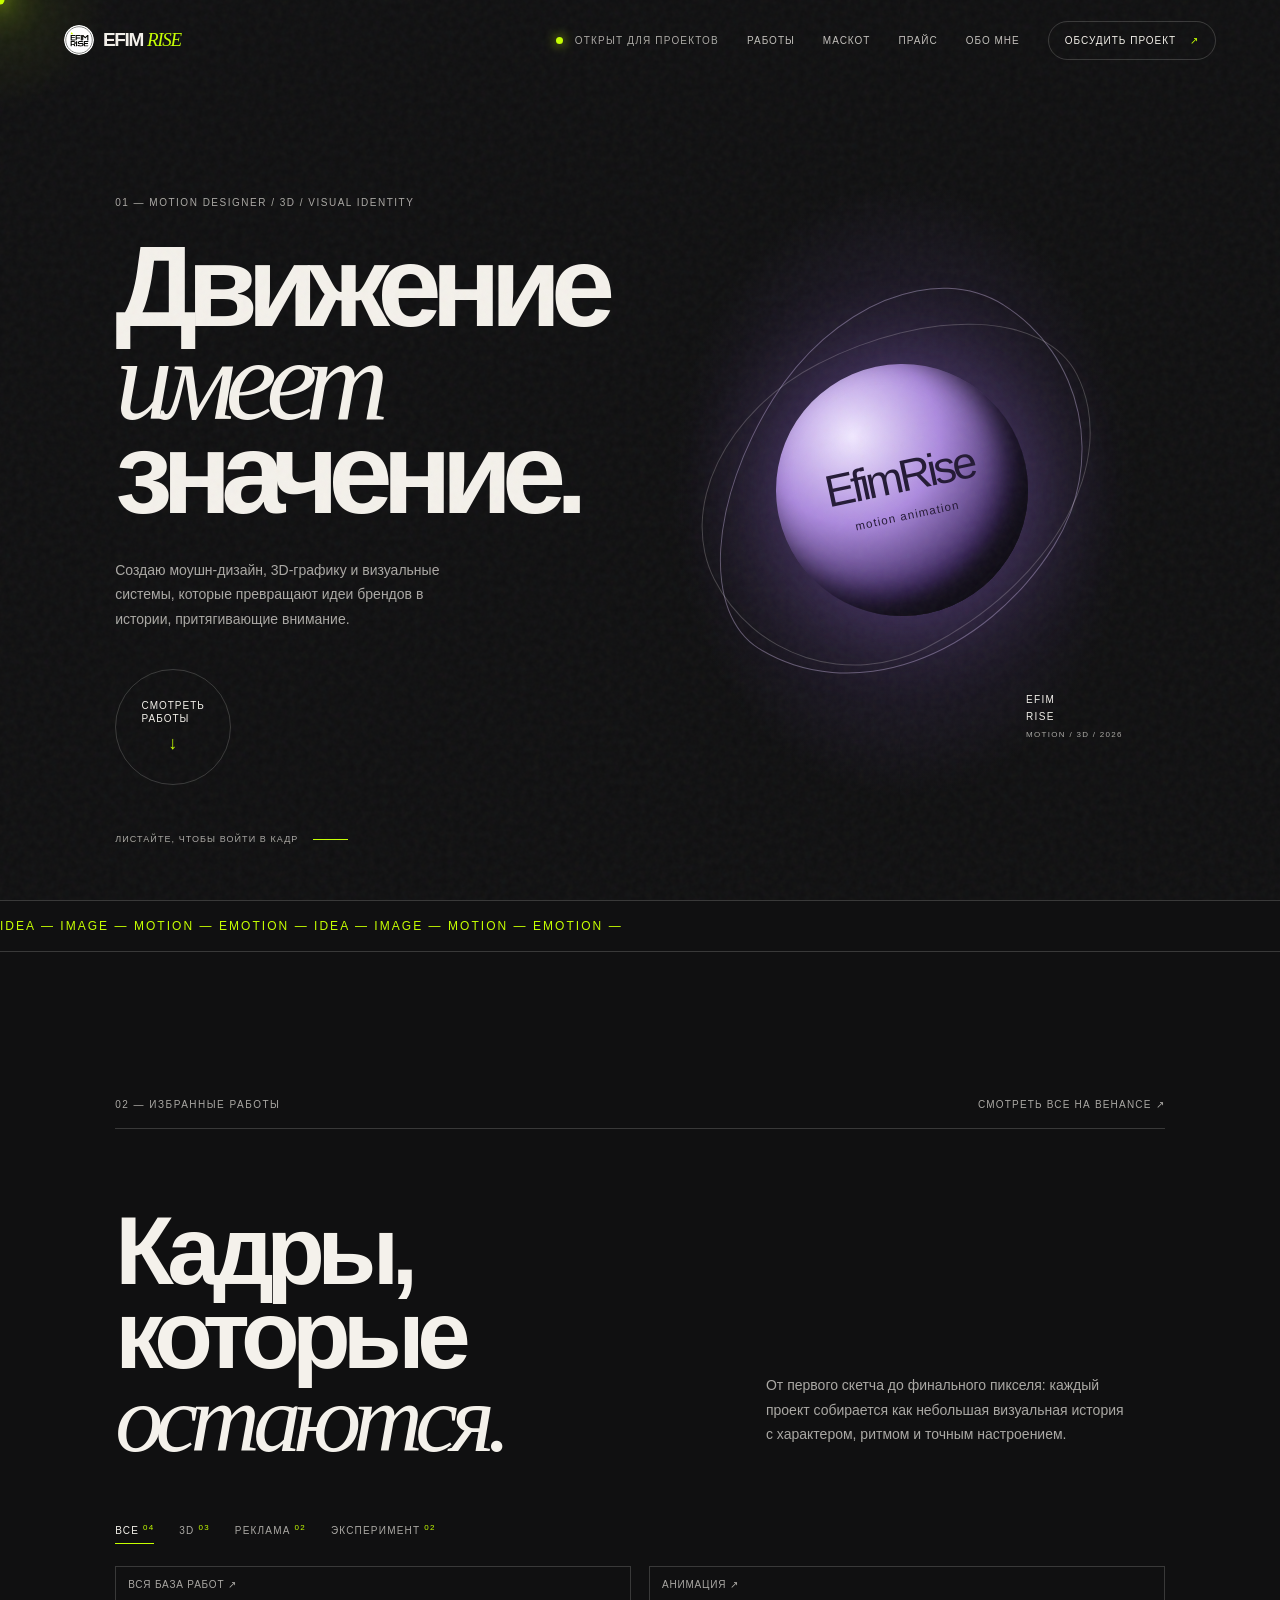
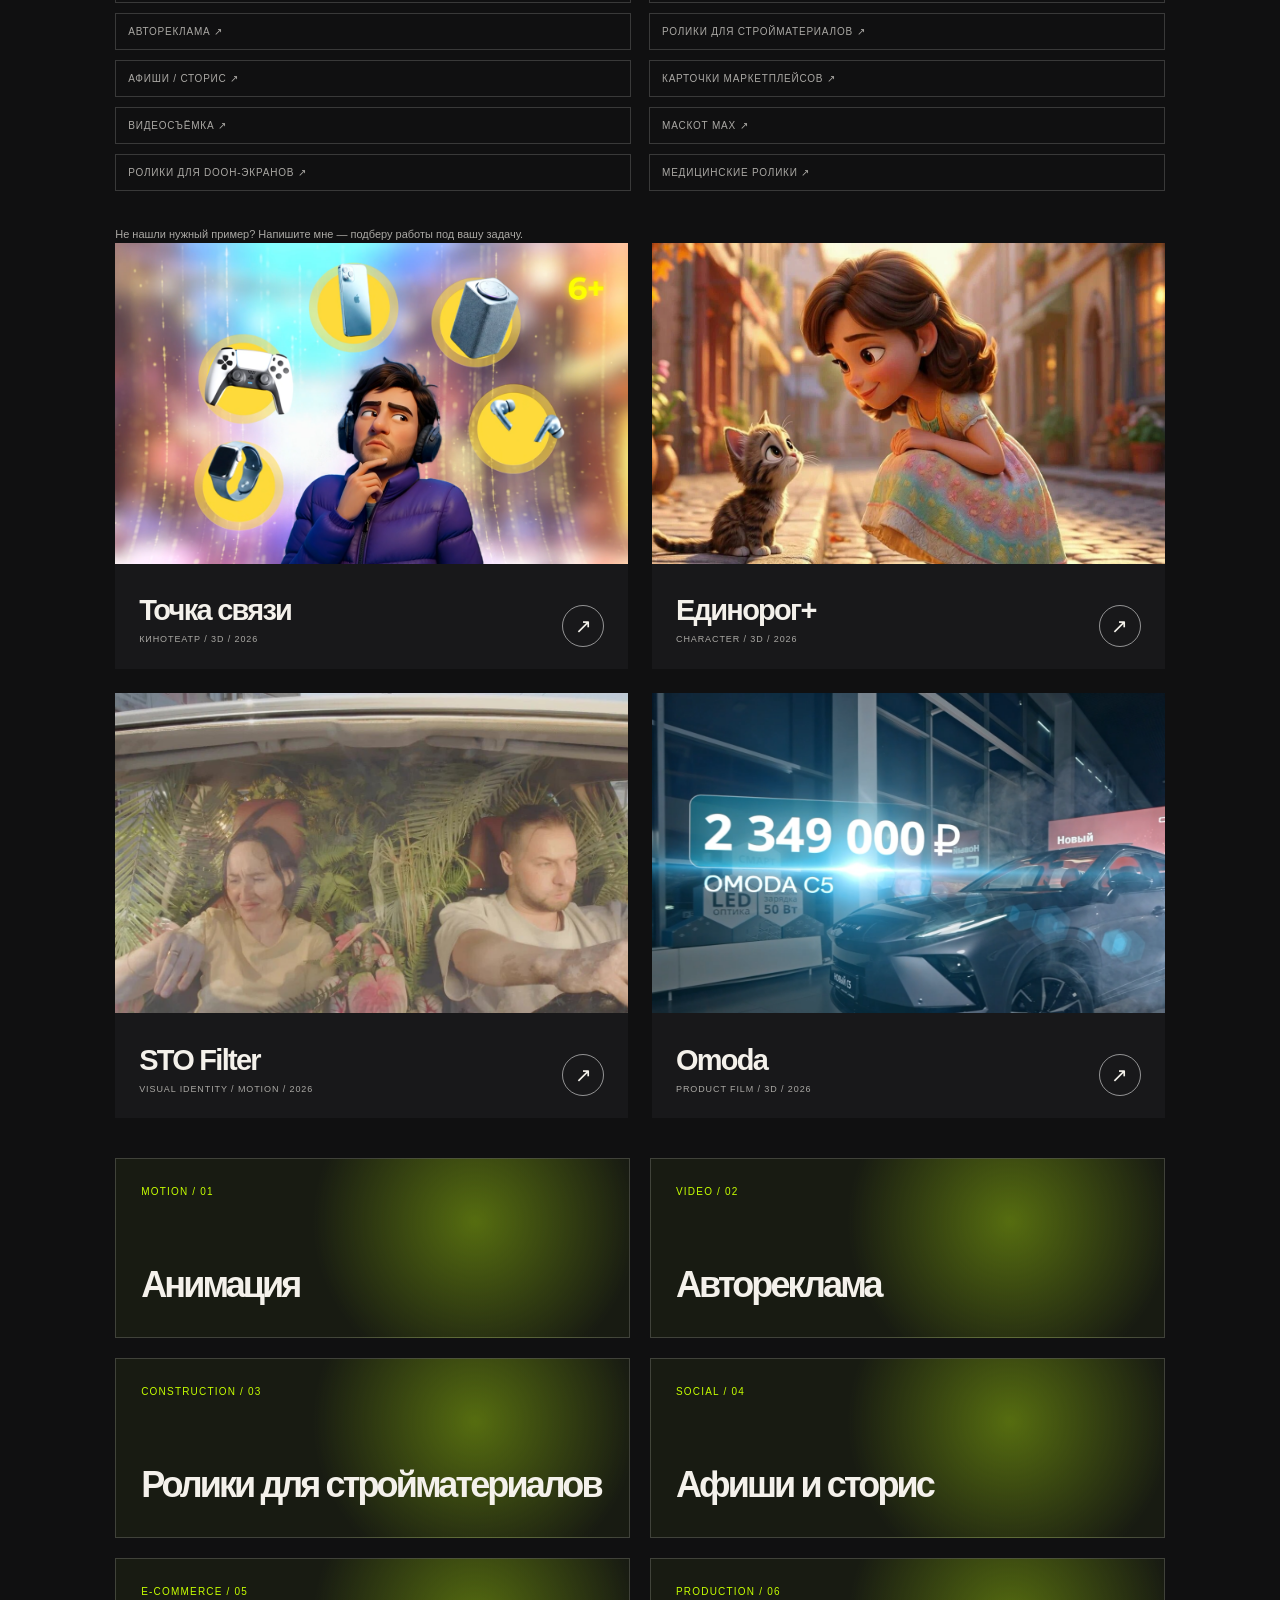
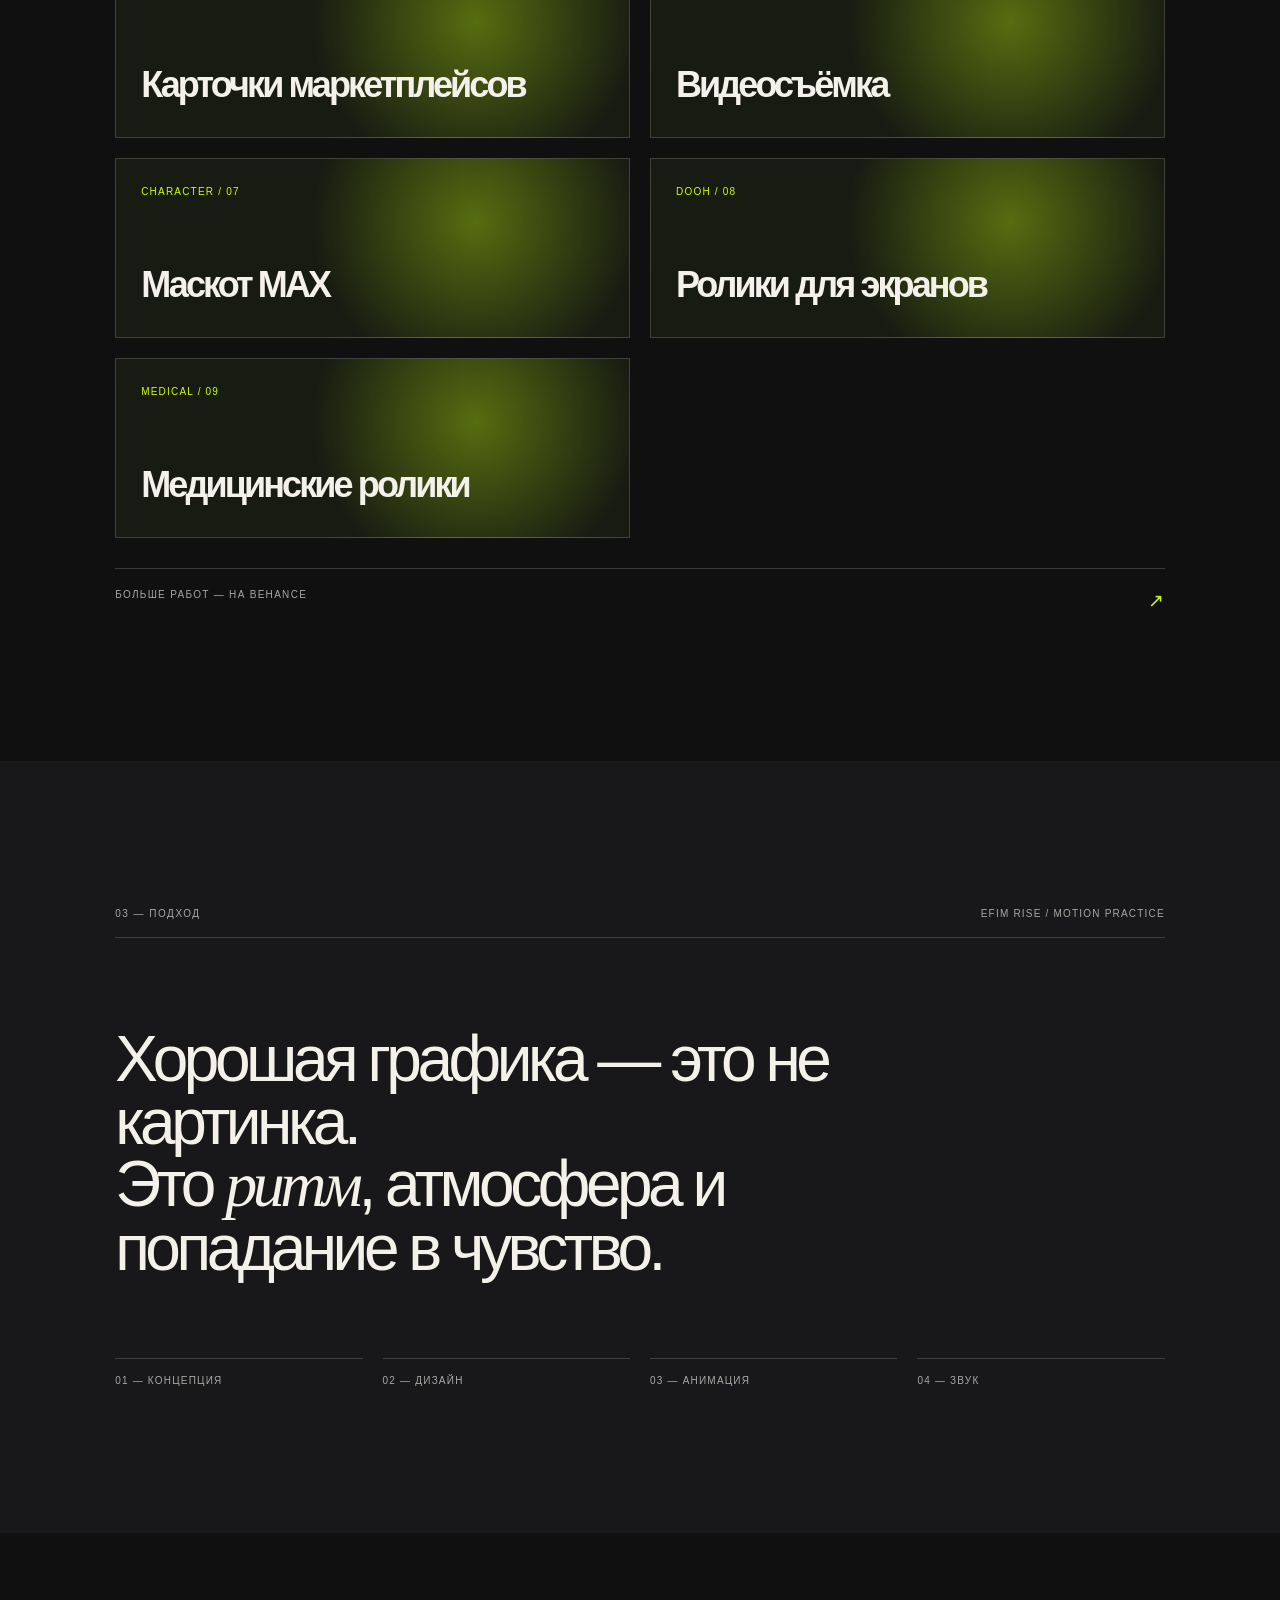
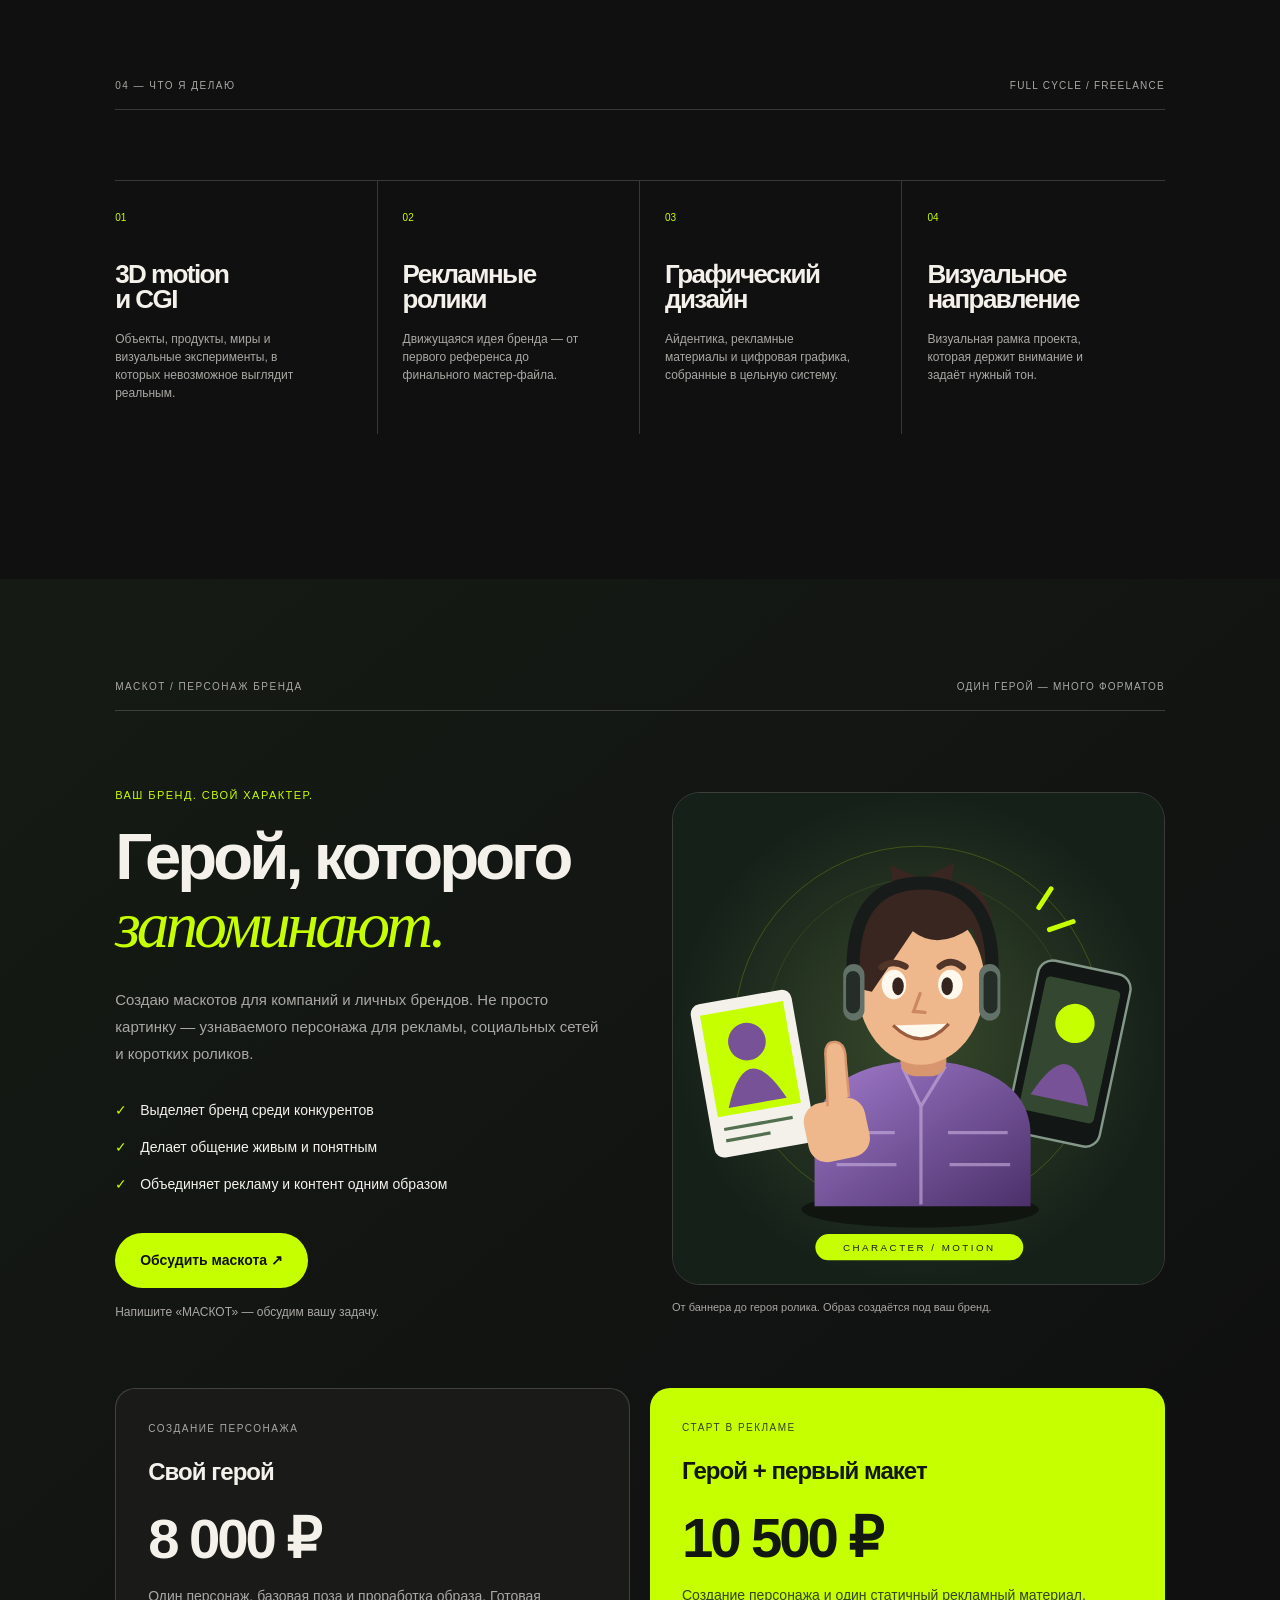
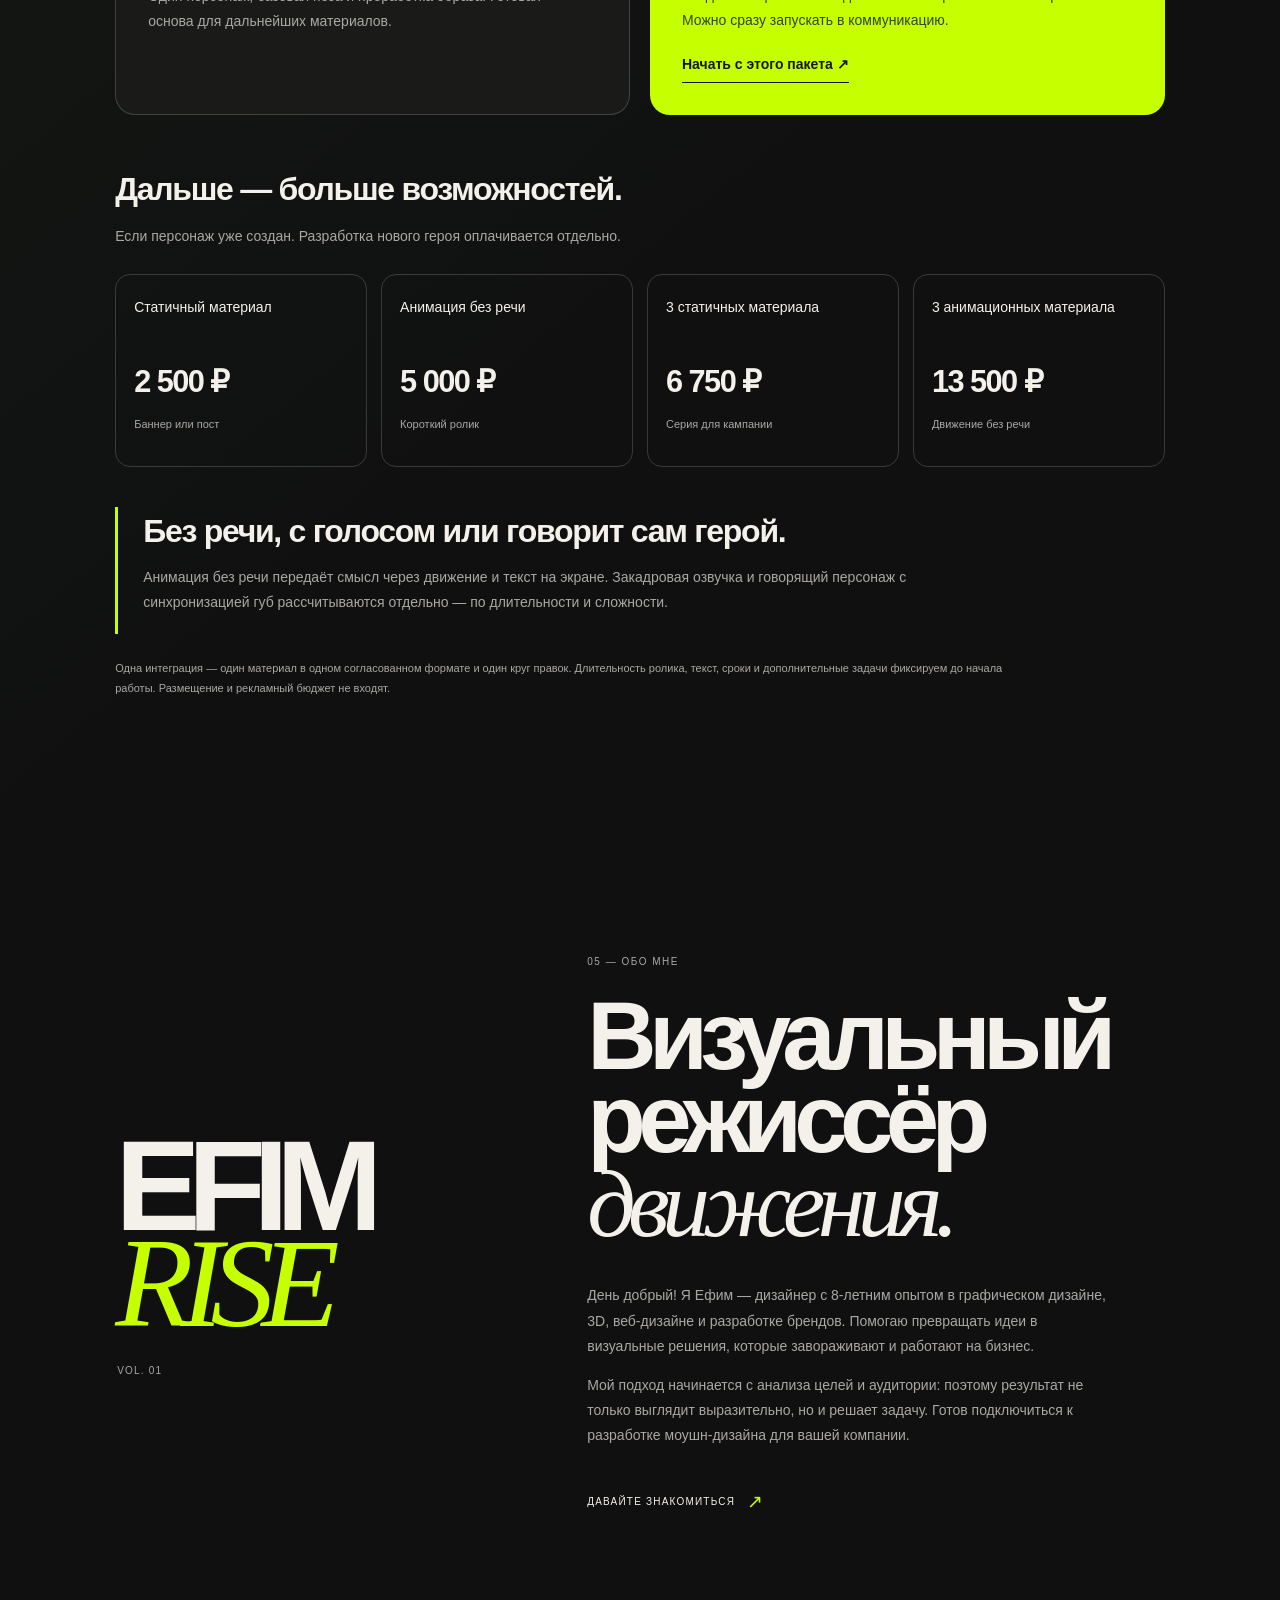
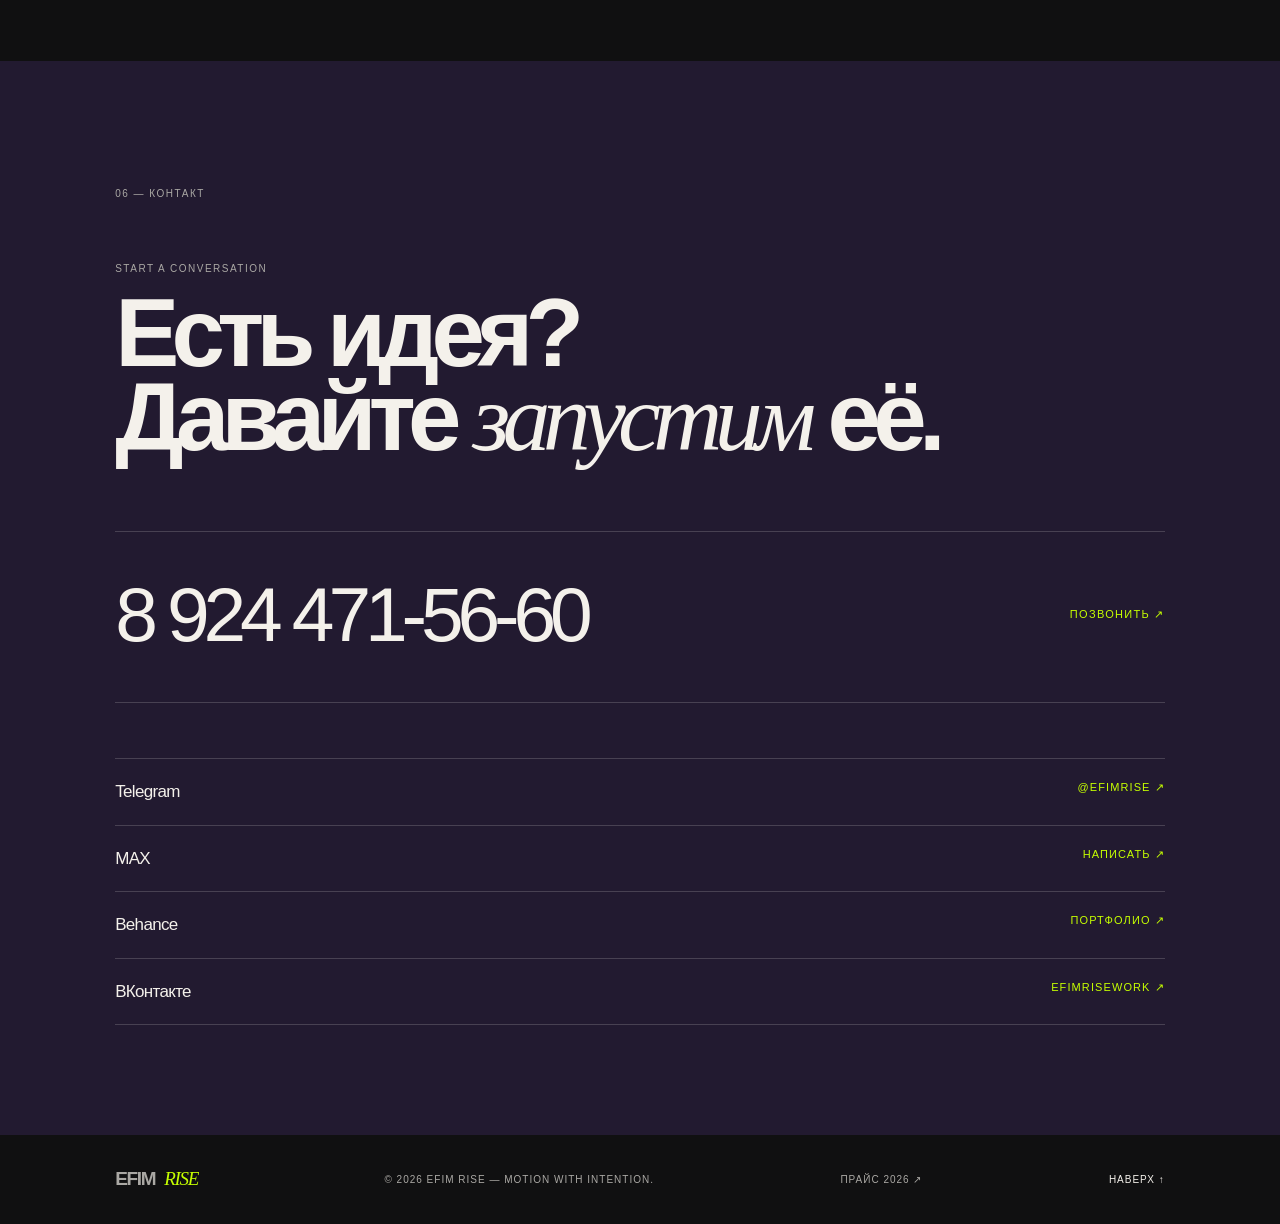
==== commit 054ca71d: "Add files via upload" ====
--- a/index.html
+++ b/index.html
@@ -5,24 +5,23 @@
 <meta content="EFIM RISE — motion, 3D и визуальный дизайн" name="description"/>
 <title>EFIM RISE — Motion &amp; 3D designer</title>
 <link href="https://fonts.googleapis.com" rel="preconnect"/><link crossorigin="" href="https://fonts.gstatic.com" rel="preconnect"/>
-
-<link href="style.css?v=4" rel="stylesheet"/><link href="mascot.css?v=4" rel="stylesheet"/><link rel="stylesheet" href="price-orb.css?v=1"></head><body>
+<link href="style.css?v=4" rel="stylesheet"/><link href="mascot.css?v=4" rel="stylesheet"/><link href="price-orb.css?v=1" rel="stylesheet"/></head><body>
 <div class="loader" id="loader"><div class="loader-inner">EFIM RISE<div class="loader-bar"><i></i></div></div></div><div class="cursor-glow"></div><div class="cursor-dot"></div><div class="grain"></div>
 <header class="topbar"><a class="brand" href="#top"><img alt="EFIM RISE logo" src="assets/logo.svg"/> <span>EFIM <i>RISE</i></span></a><span class="availability"><b></b> Открыт для проектов</span><button aria-label="Открыть меню" class="menu">Меню</button><nav><a href="#works">Работы</a><a href="#mascot">Маскот</a><a href="price.html">Прайс</a><a href="#about">Обо мне</a><a class="nav-button" href="#contact">Обсудить проект <span>↗</span></a></nav></header>
 <main id="top">
-<section class="hero section"><div class="hero-copy"><p class="kicker">01 — Motion designer / 3D / Visual identity</p><h1>Движение<br/><em>имеет</em><br/>значение.</h1><p class="lead">Создаю моушн-дизайн, 3D-графику и визуальные системы, которые превращают идеи брендов в истории, притягивающие внимание.</p><a class="round-link" href="#works">Смотреть<br/>работы <strong>↓</strong></a></div><div aria-label="EFIM RISE" class="hero-art"><a class="monogram price-orb" href="price.html" aria-label="Перейти в прайс-лист"><span class="orb-default" aria-hidden="true">EfimRise</span><small class="orb-default" aria-hidden="true">motion animation</small><span class="orb-action" aria-hidden="true">Price</span><small class="orb-action" aria-hidden="true">Перейти ↗</small></a><div class="hero-label">EFIM<br/>RISE<br/><span>MOTION / 3D / 2026</span></div></div><p class="scroll">Листайте, чтобы войти в кадр <span></span></p></section>
+<section class="hero section"><div class="hero-copy"><p class="kicker">01 — Motion designer / 3D / Visual identity</p><h1>Движение<br/><em>имеет</em><br/>значение.</h1><p class="lead">Создаю моушн-дизайн, 3D-графику и визуальные системы, которые превращают идеи брендов в истории, притягивающие внимание.</p><a class="round-link" href="#works">Смотреть<br/>работы <strong>↓</strong></a></div><div aria-label="EFIM RISE" class="hero-art"><a aria-label="Перейти в прайс-лист" class="monogram price-orb" href="price.html"><span aria-hidden="true" class="orb-default">EfimRise</span><small aria-hidden="true" class="orb-default">motion animation</small><span aria-hidden="true" class="orb-action">Price</span><small aria-hidden="true" class="orb-action">Перейти ↗</small></a><div class="hero-label">EFIM<br/>RISE<br/><span>MOTION / 3D / 2026</span></div></div><p class="scroll">Листайте, чтобы войти в кадр <span></span></p></section>
 <div class="ticker"><div>IDEA — IMAGE — MOTION — EMOTION — IDEA — IMAGE — MOTION — EMOTION — </div></div>
-<section class="works section" id="works"><div class="section-line"><p class="kicker">02 — Избранные работы</p><span>Смотреть все на Behance ↗</span></div><div class="works-intro"><h2>Кадры,<br/>которые <em>остаются.</em></h2><p>От первого скетча до финального пикселя: каждый проект собирается как небольшая визуальная история с характером, ритмом и точным настроением.</p></div><div class="filters"><button class="active" data-filter="all">Все <sup>04</sup></button><button data-filter="3d">3D <sup>03</sup></button><button data-filter="ad">Реклама <sup>02</sup></button><button data-filter="exp">Эксперимент <sup>02</sup></button></div><div class="external-works"><a href="https://disk.yandex.ru/d/Ge9NLVxTIyzoSg" rel="noopener noreferrer" target="_blank">Весь архив на Яндекс Диске ↗</a><a href="https://disk.yandex.ru/client/disk/%D0%9C%D0%BE%D0%B8%20%D1%80%D0%B0%D0%B1%D0%BE%D1%82%D1%8B/%D0%90%D0%BD%D0%B8%D0%BC%D0%B0%D1%86%D0%B8%D1%8F" rel="noopener noreferrer" target="_blank">Анимация ↗</a><a href="https://disk.yandex.ru/client/disk/%D0%9C%D0%BE%D0%B8%20%D1%80%D0%B0%D0%B1%D0%BE%D1%82%D1%8B/%D0%90%D0%BD%D0%B8%D0%BC%D0%B0%D1%86%D0%B8%D1%8F/%D0%9C%D0%B0%D1%81%D0%BA%D0%BE%D1%82%20%D0%9C%D0%90%D0%9A%D0%A1" rel="noopener noreferrer" target="_blank">Маскот MAX ↗</a><a href="https://disk.yandex.ru/client/disk/%D0%9C%D0%BE%D0%B8%20%D1%80%D0%B0%D0%B1%D0%BE%D1%82%D1%8B/%D0%9A%D0%BB%D0%B0%D1%81%D1%81%D0%BD%D1%8B%D0%B5%20%D0%90%D1%84%D0%B8%D1%88%D0%B8%20%D0%B4%D0%BB%D1%8F%20%D0%BD%D0%BE%D1%87%D0%BD%D0%BE%D0%B3%D0%BE%20%D0%BA%D0%BB%D1%83%D0%B1%D0%B0/%D0%92%D0%B8%D0%B4%D0%B5%D0%BE%20%D0%B0%D0%BD%D0%B8%D0%BC%D0%B0%D1%86%D0%B8%D0%BE%D0%BD%D0%BD%D1%8B%D0%B9%20%D1%81%D1%82%D0%BE%D1%80%D0%B8%D1%81" rel="noopener noreferrer" target="_blank">Афиши / сторис ↗</a><a href="https://disk.yandex.ru/client/disk/%D0%9C%D0%BE%D0%B8%20%D1%80%D0%B0%D0%B1%D0%BE%D1%82%D1%8B/%D0%A0%D0%BE%D0%BB%D0%B8%D0%BA%D0%B8%20%D1%81%D1%82%D1%80%D0%BE%D0%B9%D0%BC%D0%B0%D1%82%D0%B5%D1%80%D0%B8%D0%B0%D0%BB%D0%BE%D0%B2" rel="noopener noreferrer" target="_blank">Ролики для стройматериалов ↗</a><a href="https://disk.yandex.ru/client/disk/%D0%9C%D0%BE%D0%B8%20%D1%80%D0%B0%D0%B1%D0%BE%D1%82%D1%8B/%D1%80%D0%BE%D0%BB%D0%B8%D0%BA%D0%B8%20%D0%B4%D0%BB%D1%8F%20%D1%8D%D0%BA%D1%80%D0%B0%D0%BD%D0%BE%D0%B2%20DOOH/%D1%80%D0%BE%D0%BB%D0%B8%D0%BA%D0%B8%20%D0%9E%D0%BA%D1%82%D1%8F%D0%B1%D1%80%D1%8C" rel="noopener noreferrer" target="_blank">Ролики для экранов DOOH ↗</a></div><div class="project-grid">
+<section class="works section" id="works"><div class="section-line"><p class="kicker">02 — Избранные работы</p><span>Смотреть все на Behance ↗</span></div><div class="works-intro"><h2>Кадры,<br/>которые <em>остаются.</em></h2><p>От первого скетча до финального пикселя: каждый проект собирается как небольшая визуальная история с характером, ритмом и точным настроением.</p></div><div class="filters"><button class="active" data-filter="all">Все <sup>04</sup></button><button data-filter="3d">3D <sup>03</sup></button><button data-filter="ad">Реклама <sup>02</sup></button><button data-filter="exp">Эксперимент <sup>02</sup></button></div><div class="external-works"><a class="archive-link" href="https://disk.yandex.ru/d/Ge9NLVxTIyzoSg" rel="noopener noreferrer" target="_blank">Вся база работ ↗</a><a class="archive-link" href="https://disk.yandex.ru/d/snxY3z0FIWRIrg" rel="noopener noreferrer" target="_blank">Анимация ↗</a><a class="archive-link" href="https://disk.yandex.ru/d/izvmPD4dMVeS4g" rel="noopener noreferrer" target="_blank">Автореклама ↗</a><a class="archive-link" href="https://disk.yandex.ru/d/dTLkIJWNwLhPLA" rel="noopener noreferrer" target="_blank">Ролики для стройматериалов ↗</a><a class="archive-link" href="https://disk.yandex.ru/d/urFacL5azXW13Q" rel="noopener noreferrer" target="_blank">Афиши / сторис ↗</a><a class="archive-link" href="https://disk.yandex.ru/d/W0wjgl7VlVvsJQ" rel="noopener noreferrer" target="_blank">Карточки маркетплейсов ↗</a><a class="archive-link" href="https://disk.yandex.ru/d/sDtetygaskvmGQ" rel="noopener noreferrer" target="_blank">Видеосъёмка ↗</a><a aria-label="Маскот MAX" class="archive-link" href="https://disk.yandex.ru/d/RWndQ9YV9lXAhQ" rel="noopener noreferrer" target="_blank">Маскот MAX ↗</a><a aria-label="Ролики для DOOH-экранов" class="archive-link" href="https://disk.yandex.ru/d/LuMR450e1DO3VA" rel="noopener noreferrer" target="_blank">Ролики для DOOH-экранов ↗</a><a aria-label="Медицинские ролики" class="archive-link" href="https://disk.yandex.ru/d/KB3dx74YpaVPvg" rel="noopener noreferrer" target="_blank">Медицинские ролики ↗</a></div><p class="link-status-note">Не нашли нужный пример? Напишите мне — подберу работы под вашу задачу.</p><div class="project-grid">
 <article class="project" data-tags="3d ad"><div class="portfolio-preview"><img alt="Точка связи" decoding="async" loading="lazy" src="assets/preview-tochka.jpg"/></div><div class="project-info"><div><h3>Точка связи</h3><p>Кинотеатр / 3D / 2026</p></div><a aria-label="Открыть проект" href="https://disk.yandex.ru/i/bCRQa_-kLUGG-g" rel="noopener noreferrer" target="_blank">↗</a></div></article>
 <article class="project" data-tags="3d exp"><div class="portfolio-preview"><img alt="Единорог+" decoding="async" loading="lazy" src="assets/preview-unicorn.jpg"/></div><div class="project-info"><div><h3>Единорог+</h3><p>Character / 3D / 2026</p></div><a aria-label="Открыть проект" href="https://disk.yandex.ru/i/rHeM2Wkq24qQkg" rel="noopener noreferrer" target="_blank">↗</a></div></article>
 <article class="project" data-tags="exp"><div class="portfolio-preview"><img alt="STO Filter" decoding="async" loading="lazy" src="assets/preview-sto-filter.jpg"/></div><div class="project-info"><div><h3>STO Filter</h3><p>Visual identity / Motion / 2026</p></div><a aria-label="Открыть проект" href="https://disk.yandex.ru/i/VKZZitsBLK2vLg" rel="noopener noreferrer" target="_blank">↗</a></div></article>
-<article class="project" data-tags="3d ad"><div class="portfolio-preview"><img alt="Omoda" decoding="async" loading="lazy" src="assets/preview-omoda.jpg"/></div><div class="project-info"><div><h3>Omoda</h3><p>Product film / 3D / 2026</p></div><a aria-label="Открыть проект" href="https://disk.yandex.ru/i/tmf9Jy0JI-EHNw" rel="noopener noreferrer" target="_blank">↗</a></div></article></div><div class="media-categories"><a class="media-card" href="https://disk.yandex.ru/client/disk/%D0%9C%D0%BE%D0%B8%20%D1%80%D0%B0%D0%B1%D0%BE%D1%82%D1%8B/%D0%90%D0%BD%D0%B8%D0%BC%D0%B0%D1%86%D0%B8%D1%8F" rel="noopener noreferrer" target="_blank"><span>Motion / 01</span><strong>Анимация</strong></a><a class="media-card" href="https://disk.yandex.ru/client/disk/%D0%9C%D0%BE%D0%B8%20%D1%80%D0%B0%D0%B1%D0%BE%D1%82%D1%8B/%D0%A0%D0%BE%D0%BB%D0%B8%D0%BA%D0%B8%20%D1%81%D1%82%D1%80%D0%BE%D0%B9%D0%BC%D0%B0%D1%82%D0%B5%D1%80%D0%B8%D0%B0%D0%BB%D0%BE%D0%B2" rel="noopener noreferrer" target="_blank"><span>Video / 02</span><strong>Ролики</strong></a></div><a class="archive" href="https://www.behance.net/Bitstoone5bcd" rel="noopener noreferrer" target="_blank">Больше работ — на Behance <span>↗</span></a></section>
+<article class="project" data-tags="3d ad"><div class="portfolio-preview"><img alt="Omoda" decoding="async" loading="lazy" src="assets/preview-omoda.jpg"/></div><div class="project-info"><div><h3>Omoda</h3><p>Product film / 3D / 2026</p></div><a aria-label="Открыть проект" href="https://disk.yandex.ru/i/tmf9Jy0JI-EHNw" rel="noopener noreferrer" target="_blank">↗</a></div></article></div><div class="media-categories"><a class="media-card" href="https://disk.yandex.ru/d/snxY3z0FIWRIrg" rel="noopener noreferrer" target="_blank"><span>Motion / 01</span><strong>Анимация</strong></a><a class="media-card" href="https://disk.yandex.ru/d/izvmPD4dMVeS4g" rel="noopener noreferrer" target="_blank"><span>Video / 02</span><strong>Автореклама</strong></a><a class="media-card" href="https://disk.yandex.ru/d/dTLkIJWNwLhPLA" rel="noopener noreferrer" target="_blank"><span>Construction / 03</span><strong>Ролики для стройматериалов</strong></a><a class="media-card" href="https://disk.yandex.ru/d/urFacL5azXW13Q" rel="noopener noreferrer" target="_blank"><span>Social / 04</span><strong>Афиши и сторис</strong></a><a class="media-card" href="https://disk.yandex.ru/d/W0wjgl7VlVvsJQ" rel="noopener noreferrer" target="_blank"><span>E-commerce / 05</span><strong>Карточки маркетплейсов</strong></a><a class="media-card" href="https://disk.yandex.ru/d/sDtetygaskvmGQ" rel="noopener noreferrer" target="_blank"><span>Production / 06</span><strong>Видеосъёмка</strong></a><a class="media-card" href="https://disk.yandex.ru/d/RWndQ9YV9lXAhQ" rel="noopener noreferrer" target="_blank"><span>Character / 07</span><strong>Маскот MAX</strong></a><a class="media-card" href="https://disk.yandex.ru/d/LuMR450e1DO3VA" rel="noopener noreferrer" target="_blank"><span>DOOH / 08</span><strong>Ролики для экранов</strong></a><a class="media-card" href="https://disk.yandex.ru/d/KB3dx74YpaVPvg" rel="noopener noreferrer" target="_blank"><span>Medical / 09</span><strong>Медицинские ролики</strong></a></div><a class="archive" href="https://www.behance.net/Bitstoone5bcd" rel="noopener noreferrer" target="_blank">Больше работ — на Behance <span>↗</span></a></section>
 <section class="process section"><div class="section-line"><p class="kicker">03 — Подход</p><span>EFIM RISE / MOTION PRACTICE</span></div><blockquote>Хорошая графика — это не картинка.<br/>Это <em>ритм</em>, атмосфера и попадание в чувство.</blockquote><div class="steps"><span>01 — Концепция</span><span>02 — Дизайн</span><span>03 — Анимация</span><span>04 — Звук</span></div></section>
 <section class="services section"><div class="section-line"><p class="kicker">04 — Что я делаю</p><span>Full cycle / freelance</span></div><div class="service-list"><article><b>01</b><h3>3D motion<br/>и CGI</h3><p>Объекты, продукты, миры и визуальные эксперименты, в которых невозможное выглядит реальным.</p></article><article><b>02</b><h3>Рекламные<br/>ролики</h3><p>Движущаяся идея бренда — от первого референса до финального мастер-файла.</p></article><article><b>03</b><h3>Графический<br/>дизайн</h3><p>Айдентика, рекламные материалы и цифровая графика, собранные в цельную систему.</p></article><article><b>04</b><h3>Визуальное<br/>направление</h3><p>Визуальная рамка проекта, которая держит внимание и задаёт нужный тон.</p></article></div></section>
-<section class="mascot-section section" id="mascot" aria-labelledby="mascot-title">
+<section aria-labelledby="mascot-title" class="mascot-section section" id="mascot">
 <div class="section-line"><p class="kicker">Маскот / Персонаж бренда</p><span>Один герой — много форматов</span></div>
-<div class="mascot-intro"><div><p class="mascot-eyebrow">Ваш бренд. Свой характер.</p><h2 id="mascot-title">Герой, которого<br><em>запоминают.</em></h2><p class="mascot-lead">Создаю маскотов для компаний и личных брендов. Не просто картинку — узнаваемого персонажа для рекламы, социальных сетей и коротких роликов.</p><ul class="mascot-benefits"><li>Выделяет бренд среди конкурентов</li><li>Делает общение живым и понятным</li><li>Объединяет рекламу и контент одним образом</li></ul><a class="mascot-cta" href="https://t.me/Efimrise" target="_blank" rel="noopener noreferrer">Обсудить маскота ↗</a><p class="mascot-hint">Напишите «МАСКОТ» — обсудим вашу задачу.</p></div><figure class="mascot-visual"><img src="assets/mascot.svg" width="600" height="600" loading="lazy" alt="Векторный пример маскота: персонаж в фиолетовой куртке и наушниках"><figcaption>От баннера до героя ролика. Образ создаётся под ваш бренд.</figcaption></figure></div>
-<div class="mascot-start"><article class="mascot-price"><p class="kicker">Создание персонажа</p><h3>Свой герой</h3><strong>8 000 ₽</strong><p>Один персонаж, базовая поза и проработка образа. Готовая основа для дальнейших материалов.</p></article><article class="mascot-price featured"><p class="kicker">Старт в рекламе</p><h3>Герой + первый макет</h3><strong>10 500 ₽</strong><p>Создание персонажа и один статичный рекламный материал. Можно сразу запускать в коммуникацию.</p><a href="https://t.me/Efimrise" target="_blank" rel="noopener noreferrer">Начать с этого пакета ↗</a></article></div>
+<div class="mascot-intro"><div><p class="mascot-eyebrow">Ваш бренд. Свой характер.</p><h2 id="mascot-title">Герой, которого<br/><em>запоминают.</em></h2><p class="mascot-lead">Создаю маскотов для компаний и личных брендов. Не просто картинку — узнаваемого персонажа для рекламы, социальных сетей и коротких роликов.</p><ul class="mascot-benefits"><li>Выделяет бренд среди конкурентов</li><li>Делает общение живым и понятным</li><li>Объединяет рекламу и контент одним образом</li></ul><a class="mascot-cta" href="https://t.me/Efimrise" rel="noopener noreferrer" target="_blank">Обсудить маскота ↗</a><p class="mascot-hint">Напишите «МАСКОТ» — обсудим вашу задачу.</p></div><figure class="mascot-visual"><img alt="Векторный пример маскота: персонаж в фиолетовой куртке и наушниках" height="600" loading="lazy" src="assets/mascot.svg" width="600"/><figcaption>От баннера до героя ролика. Образ создаётся под ваш бренд.</figcaption></figure></div>
+<div class="mascot-start"><article class="mascot-price"><p class="kicker">Создание персонажа</p><h3>Свой герой</h3><strong>8 000 ₽</strong><p>Один персонаж, базовая поза и проработка образа. Готовая основа для дальнейших материалов.</p></article><article class="mascot-price featured"><p class="kicker">Старт в рекламе</p><h3>Герой + первый макет</h3><strong>10 500 ₽</strong><p>Создание персонажа и один статичный рекламный материал. Можно сразу запускать в коммуникацию.</p><a href="https://t.me/Efimrise" rel="noopener noreferrer" target="_blank">Начать с этого пакета ↗</a></article></div>
 <div class="mascot-subhead"><h3>Дальше — больше возможностей.</h3><p>Если персонаж уже создан. Разработка нового героя оплачивается отдельно.</p></div>
 <div class="mascot-options"><article><h4>Статичный материал</h4><strong>2 500 ₽</strong><p>Баннер или пост</p></article><article><h4>Анимация без речи</h4><strong>5 000 ₽</strong><p>Короткий ролик</p></article><article><h4>3 статичных материала</h4><strong>6 750 ₽</strong><p>Серия для кампании</p></article><article><h4>3 анимационных материала</h4><strong>13 500 ₽</strong><p>Движение без речи</p></article></div>
 <div class="mascot-voice"><h3>Без речи, с голосом или говорит сам герой.</h3><p>Анимация без речи передаёт смысл через движение и текст на экране. Закадровая озвучка и говорящий персонаж с синхронизацией губ рассчитываются отдельно — по длительности и сложности.</p></div><p class="mascot-footnote">Одна интеграция — один материал в одном согласованном формате и один круг правок. Длительность ролика, текст, сроки и дополнительные задачи фиксируем до начала работы. Размещение и рекламный бюджет не входят.</p>
--- a/style.css
+++ b/style.css
@@ -21,3 +21,14 @@
 .contact-links{flex-wrap:wrap}
 @media(max-width:760px){.project-grid{display:grid;grid-template-columns:minmax(0,1fr)}.project .project-info{padding:20px;min-height:100px}.monogram{width:52%}}
 @media(prefers-reduced-motion:reduce){.hero-art:before,.hero-art:after{animation:none}.portfolio-preview img{transition:none}}
+
+/* Public portfolio links */
+.external-works{display:grid;grid-template-columns:repeat(2,minmax(0,1fr));gap:10px 18px}
+.external-works a{display:block}
+.archive-link-disabled,.media-card-disabled{opacity:.62;cursor:pointer}
+.archive-link-disabled small,.media-card-disabled small{display:block;color:var(--muted);font-size:9px;margin-top:6px;letter-spacing:.04em}
+.archive-link-disabled:hover,.media-card-disabled:hover{opacity:.9;border-color:var(--accent)}
+.link-status-note{font-size:11px;line-height:1.6;color:var(--muted);margin:16px 0 0;max-width:800px}
+.media-card-disabled{position:relative}
+.media-card-disabled small{color:var(--accent)}
+@media(max-width:760px){.external-works{grid-template-columns:1fr}}
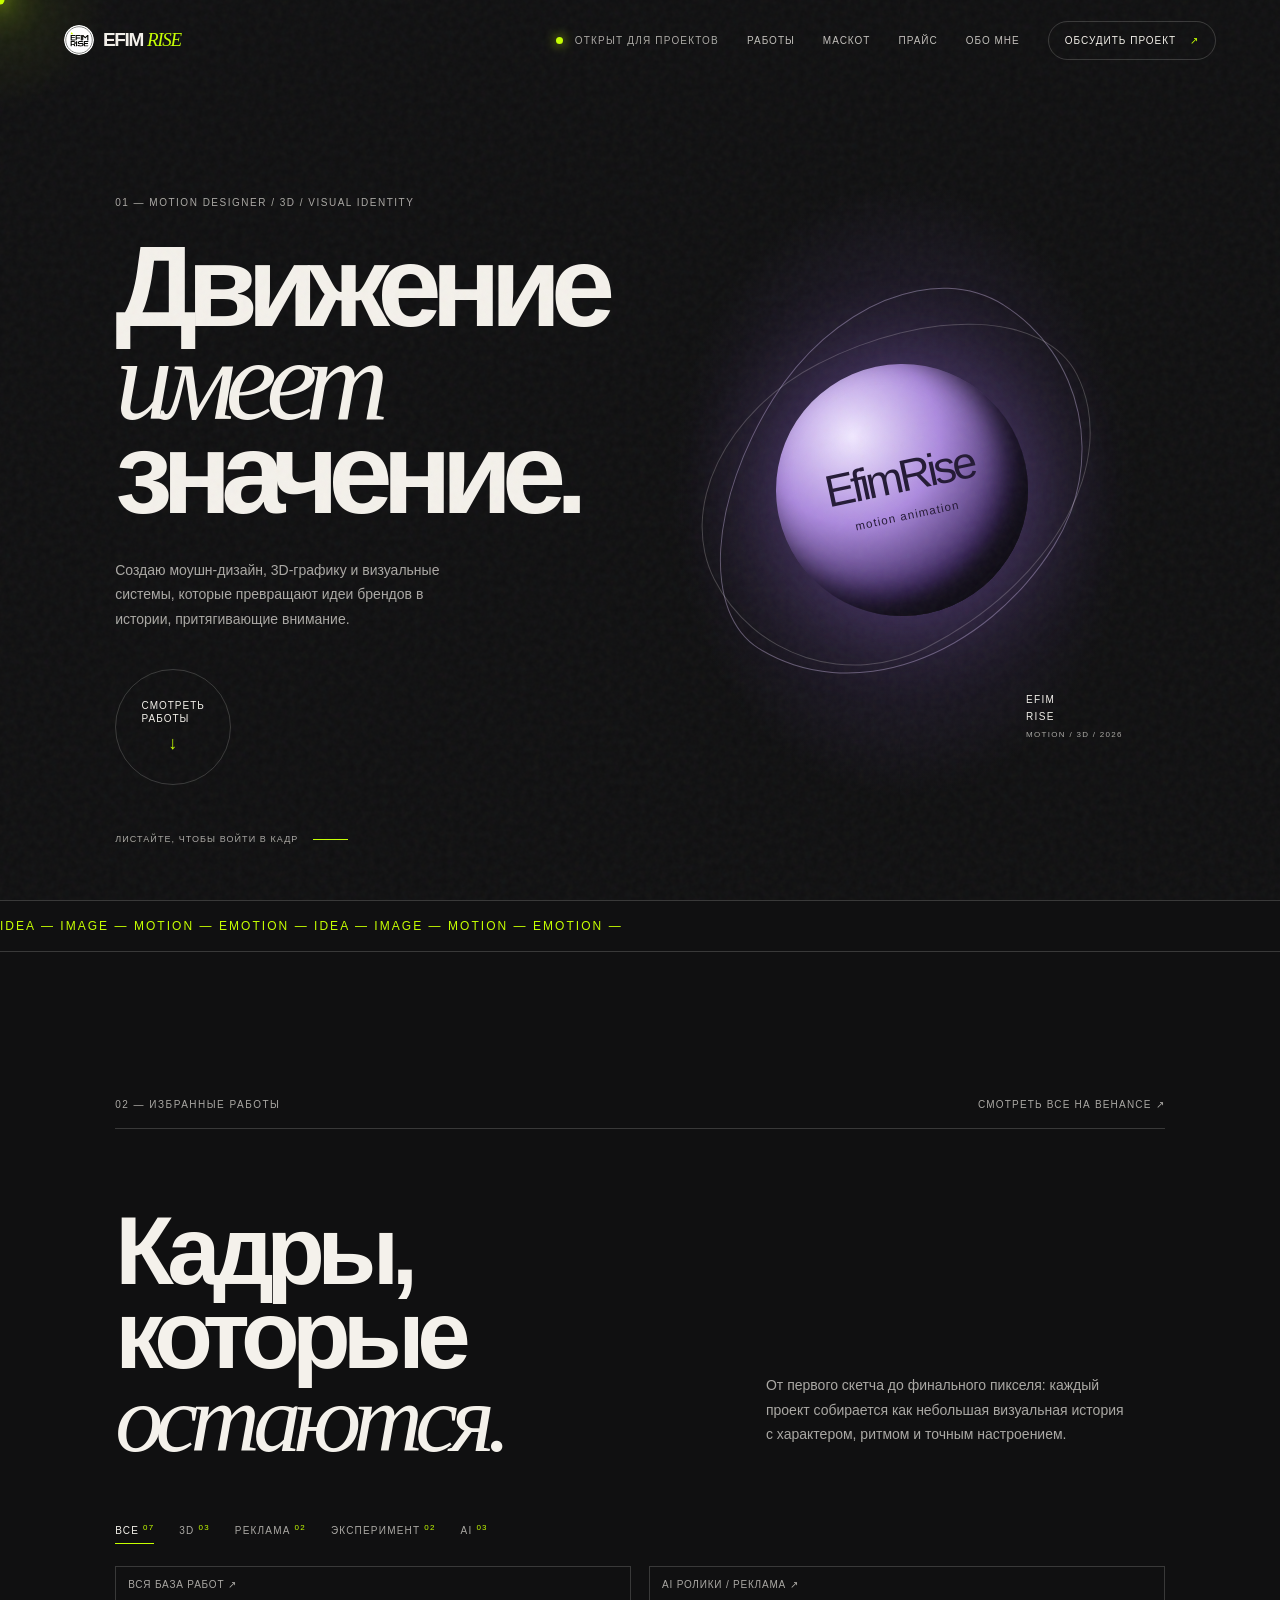
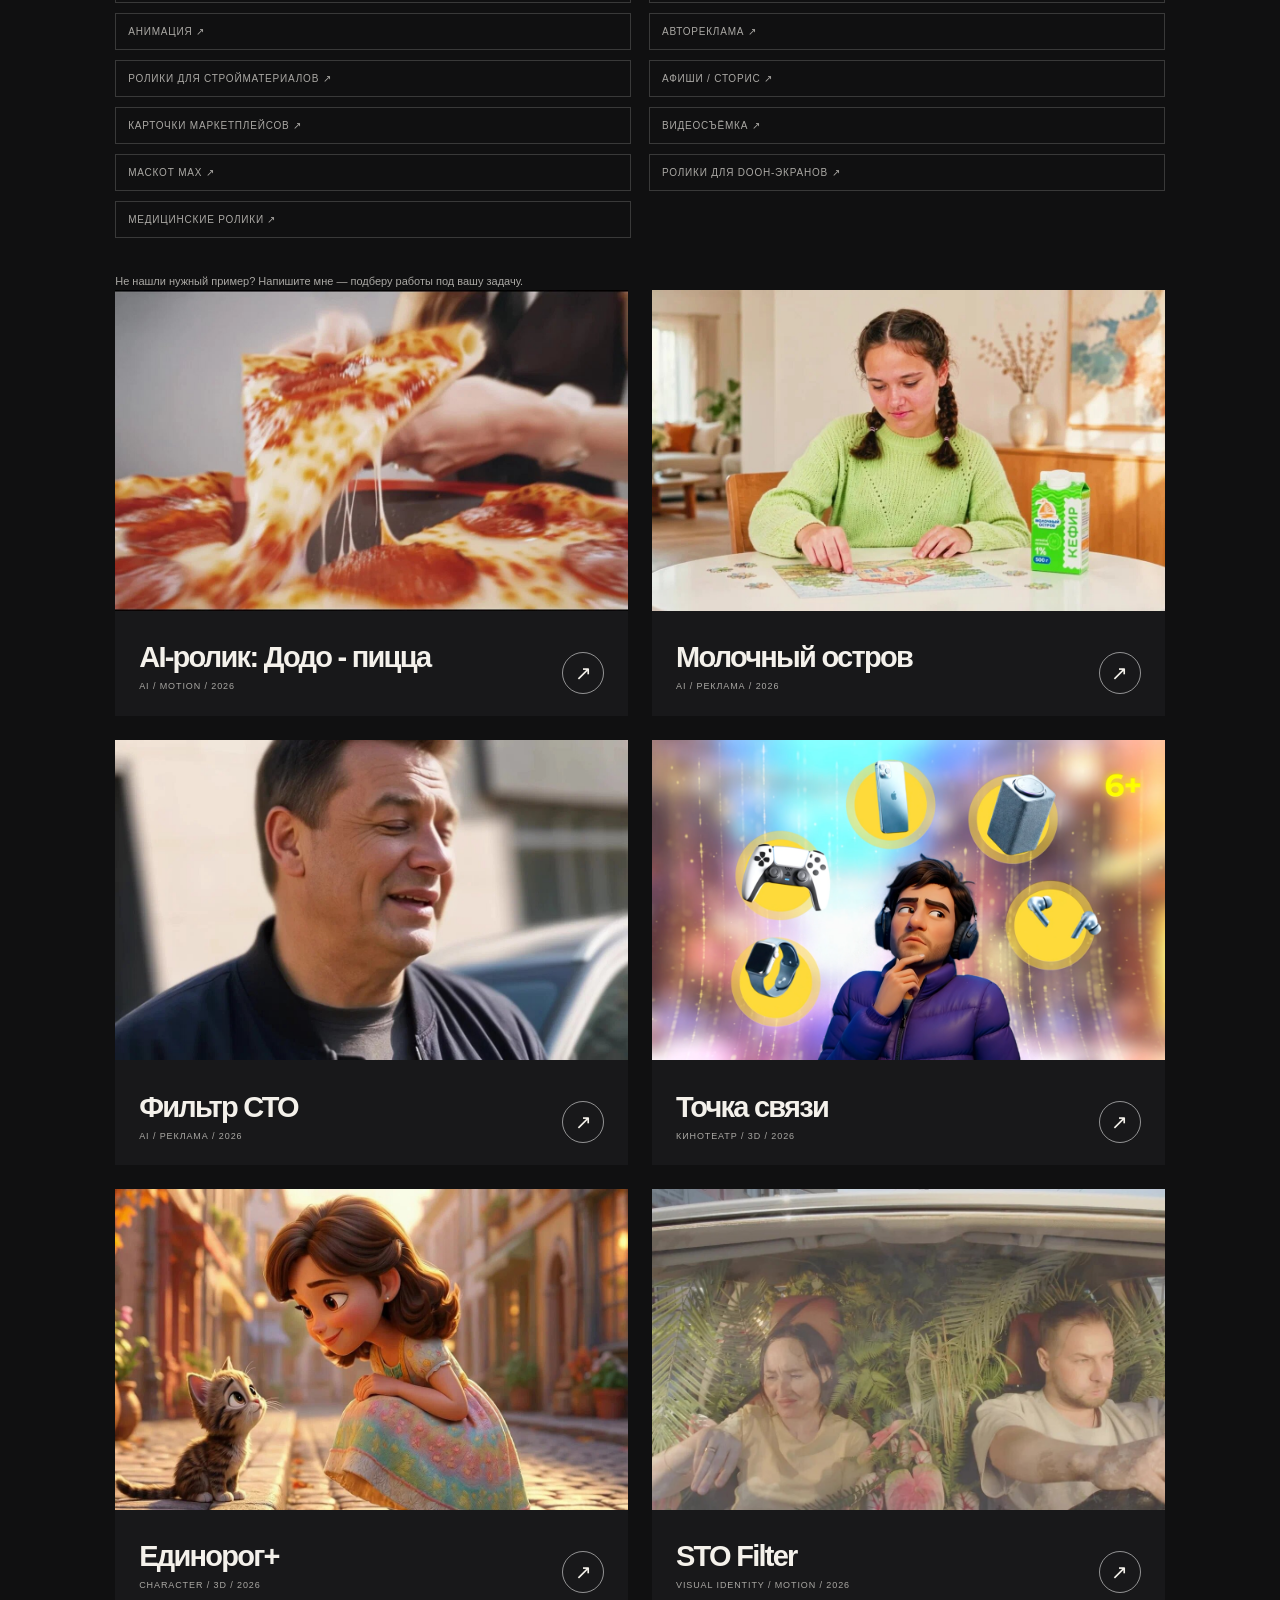
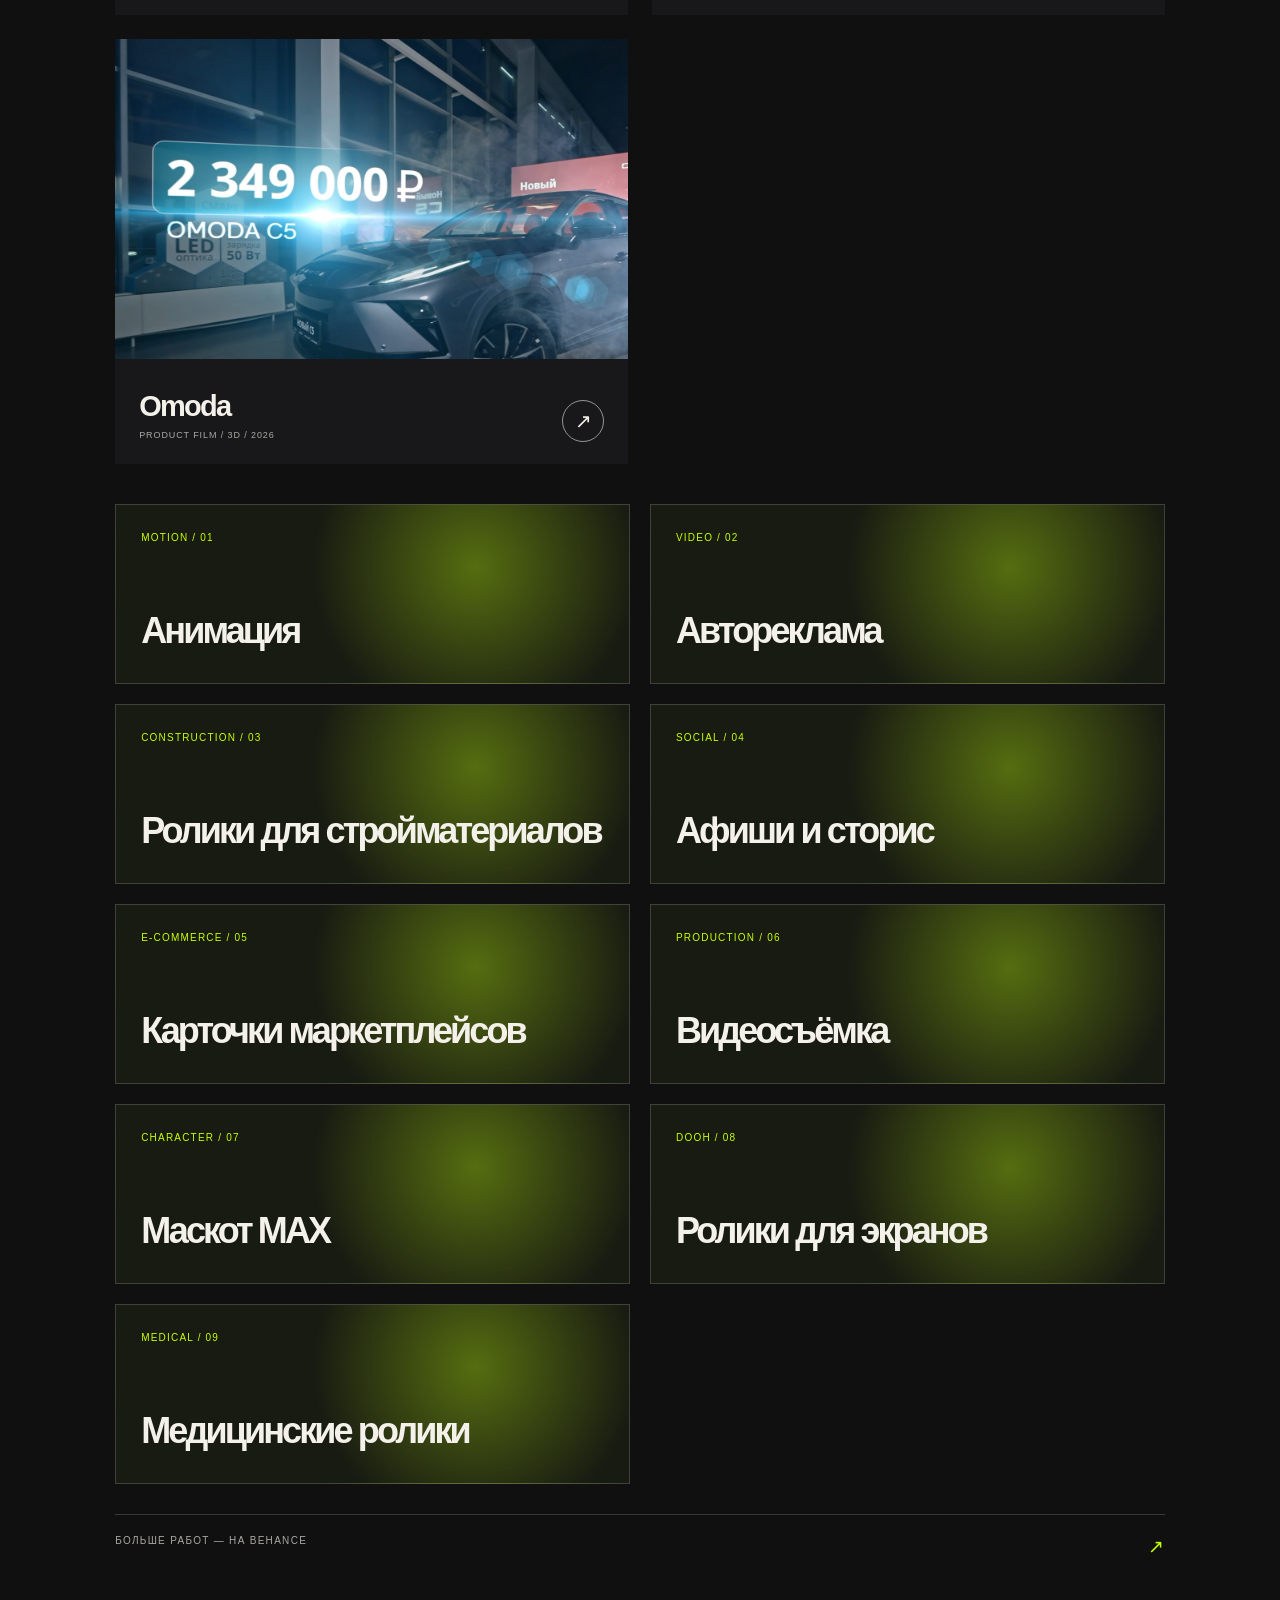
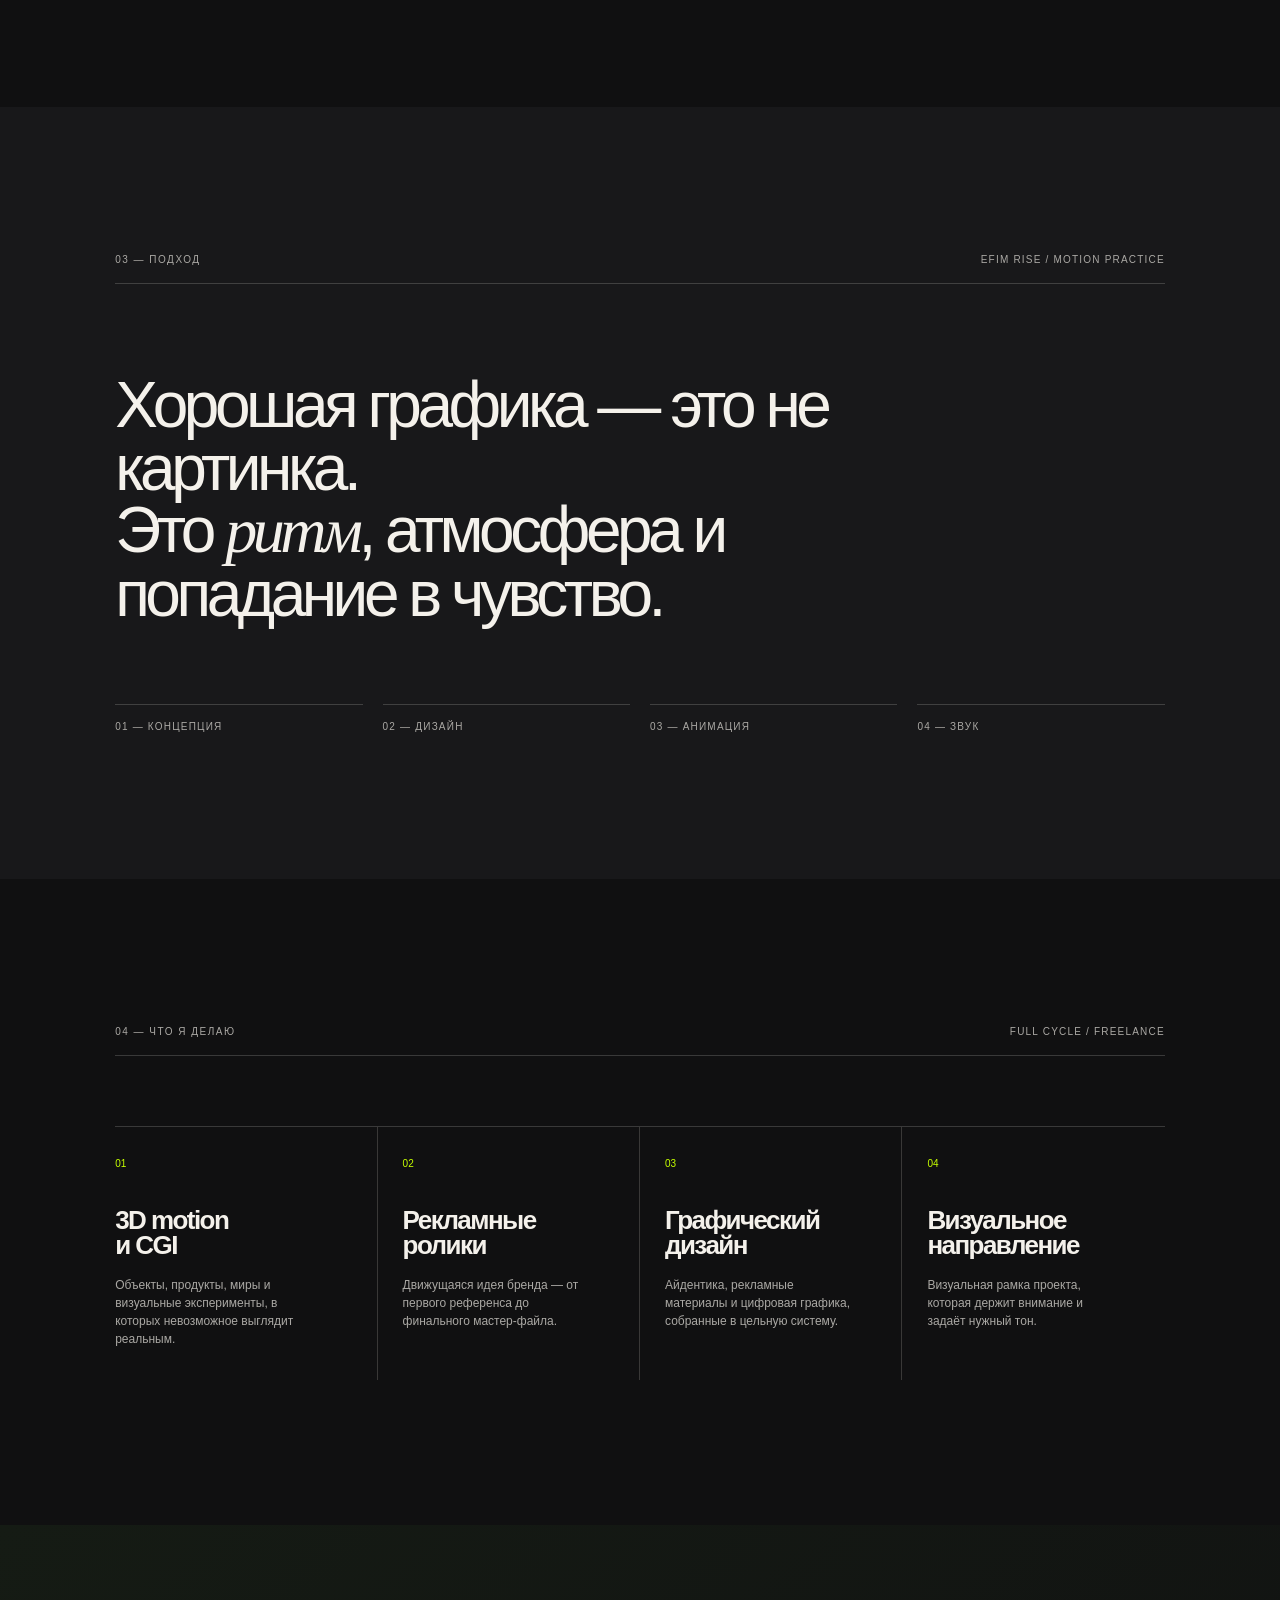
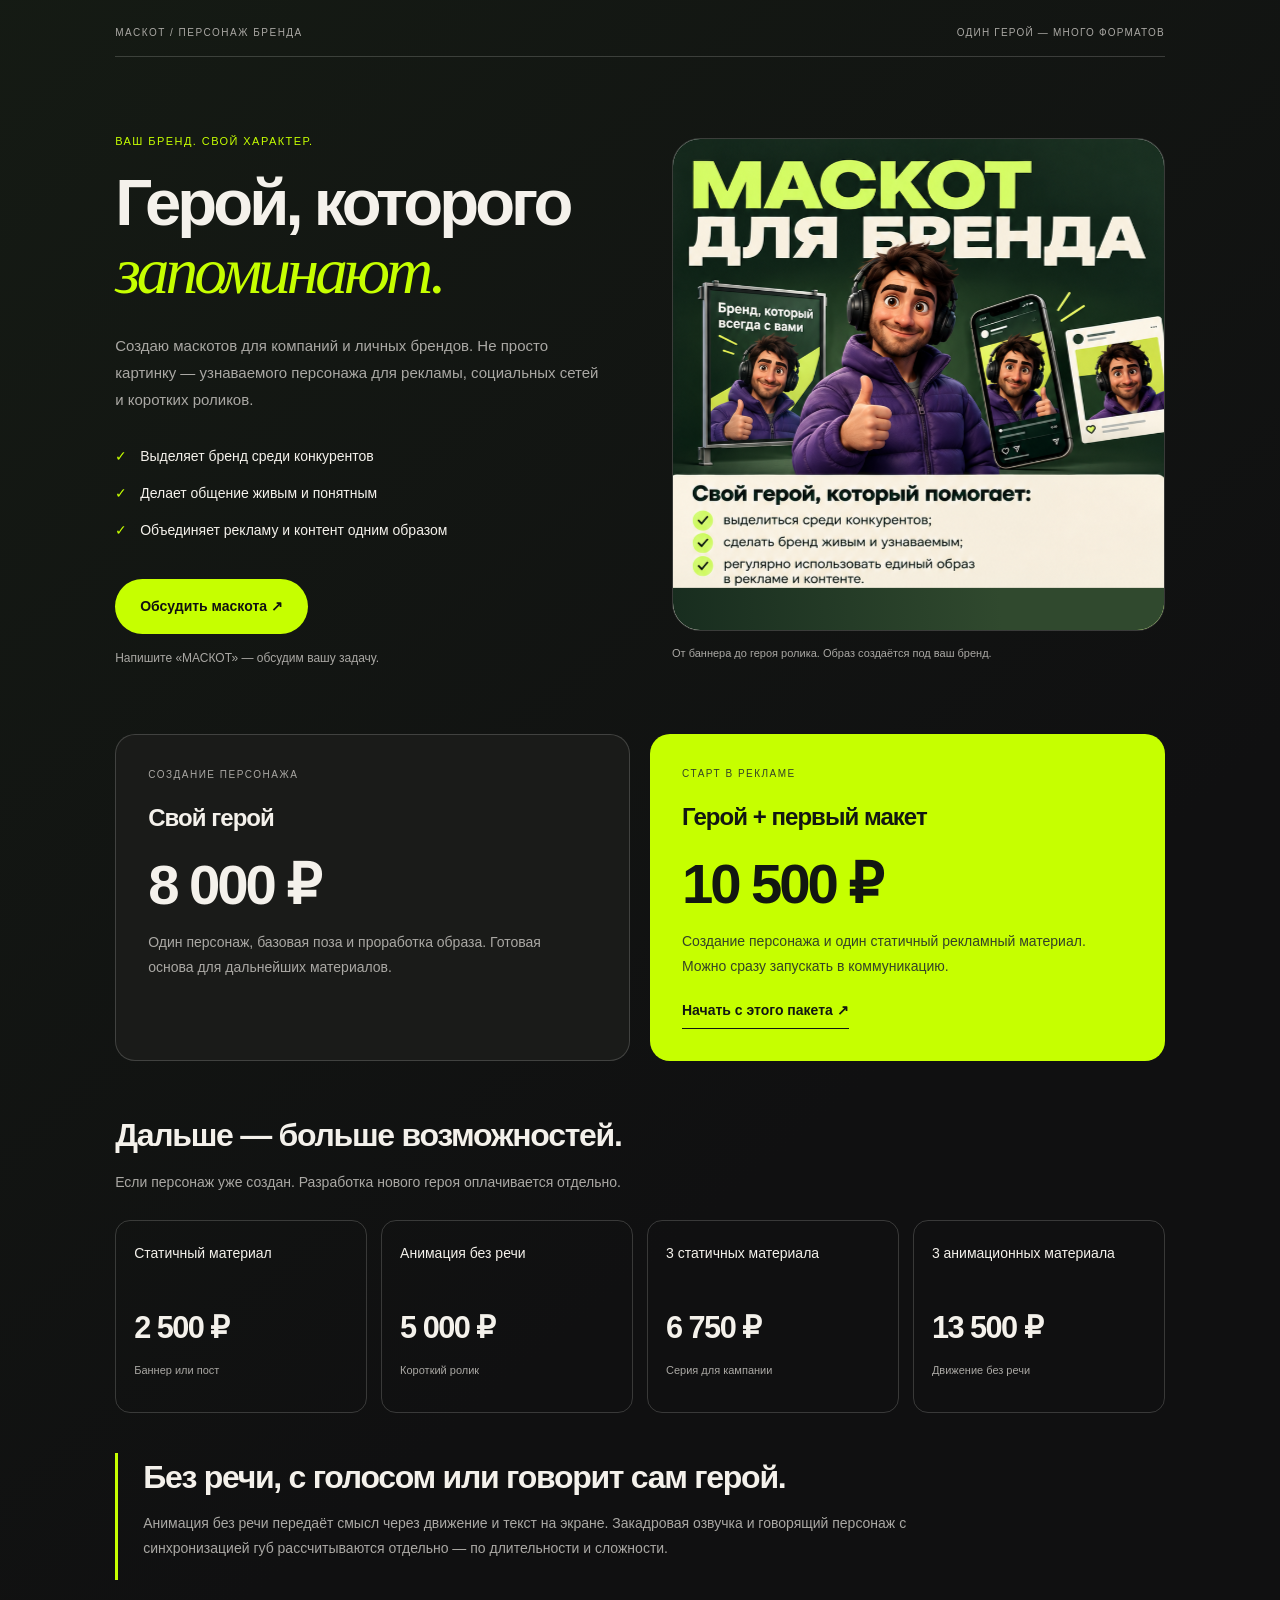
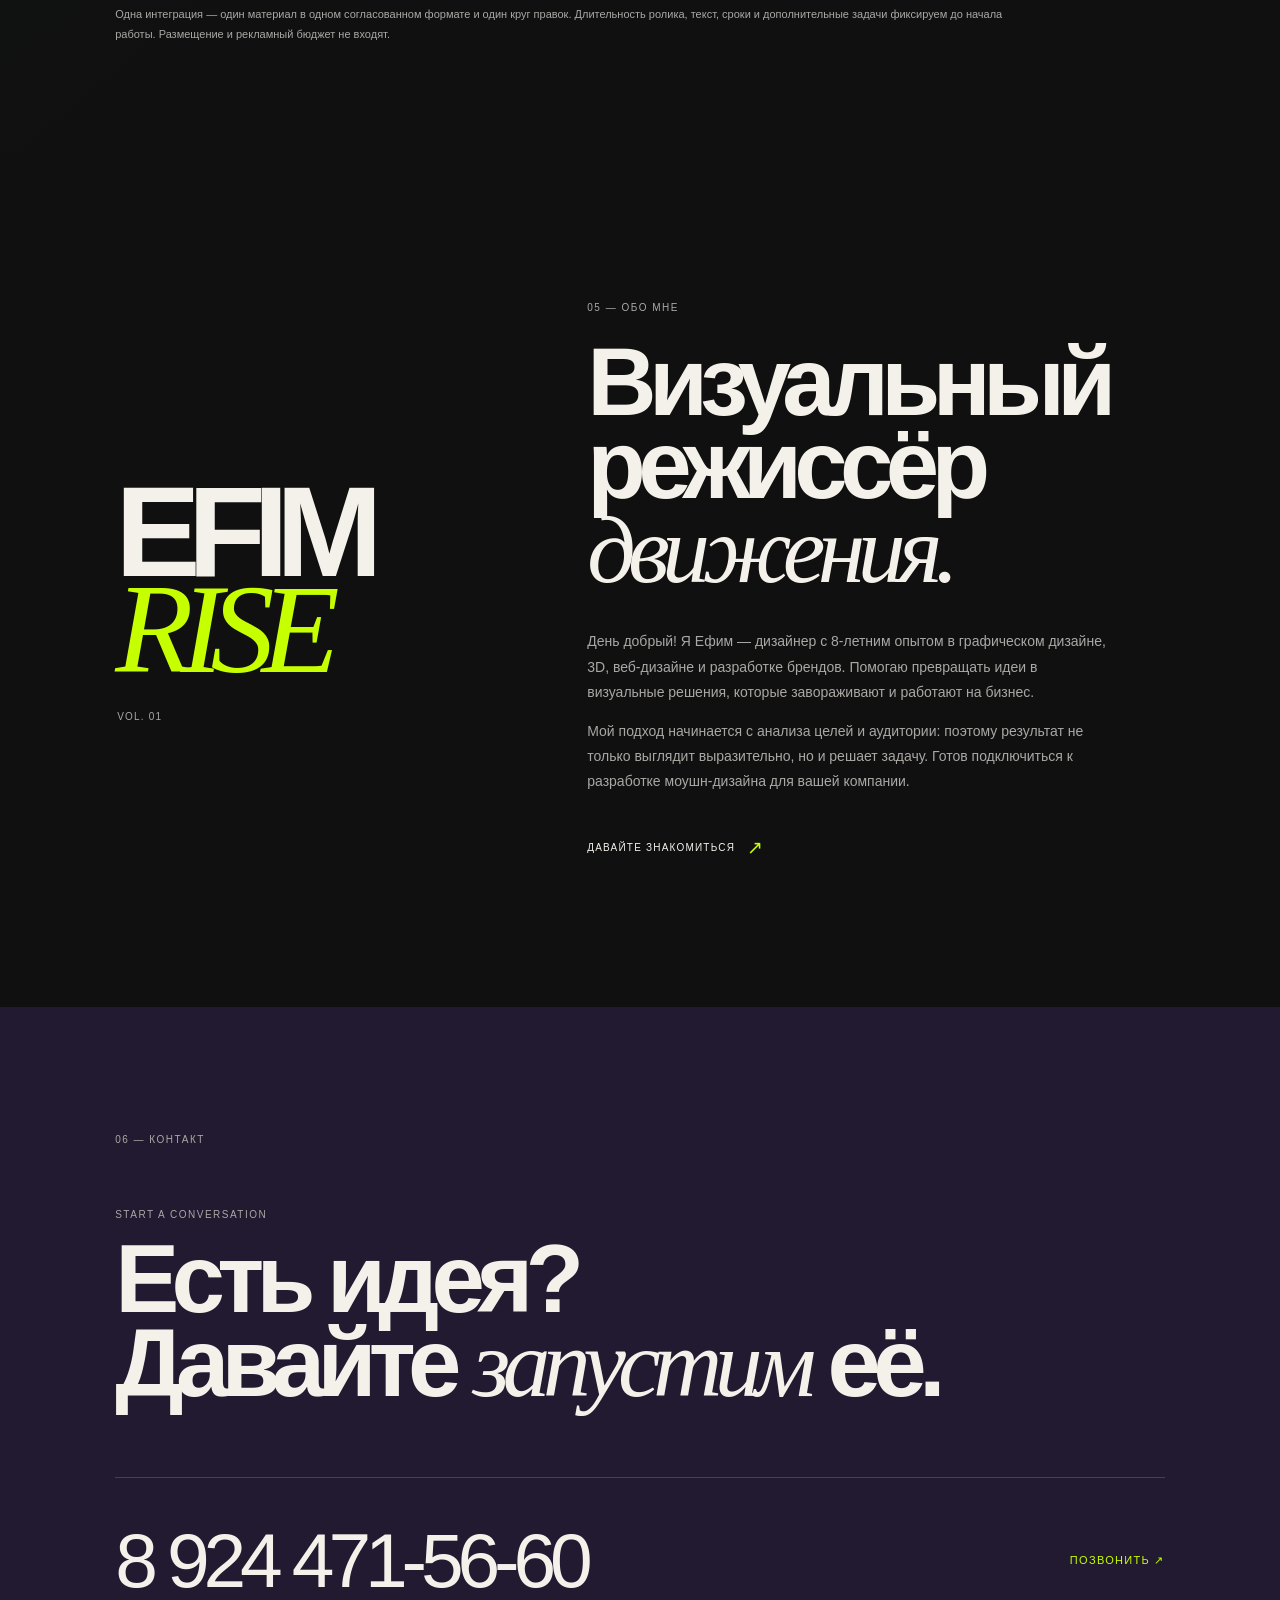
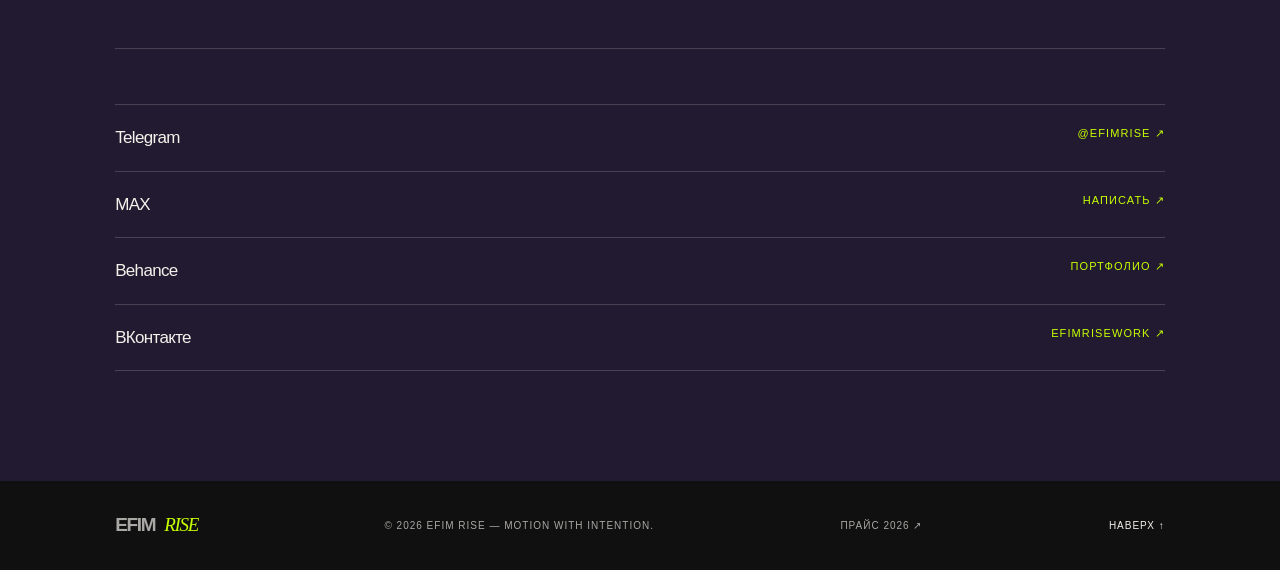
==== commit 11ff1a82: "Add files via upload" ====
--- a/index.html
+++ b/index.html
@@ -5,13 +5,17 @@
 <meta content="EFIM RISE — motion, 3D и визуальный дизайн" name="description"/>
 <title>EFIM RISE — Motion &amp; 3D designer</title>
 <link href="https://fonts.googleapis.com" rel="preconnect"/><link crossorigin="" href="https://fonts.gstatic.com" rel="preconnect"/>
-<link href="style.css?v=4" rel="stylesheet"/><link href="mascot.css?v=4" rel="stylesheet"/><link href="price-orb.css?v=1" rel="stylesheet"/></head><body>
+<link href="style.css?v=5" rel="stylesheet"/><link href="mascot.css?v=4" rel="stylesheet"/><link href="price-orb.css?v=1" rel="stylesheet"/></head><body>
 <div class="loader" id="loader"><div class="loader-inner">EFIM RISE<div class="loader-bar"><i></i></div></div></div><div class="cursor-glow"></div><div class="cursor-dot"></div><div class="grain"></div>
 <header class="topbar"><a class="brand" href="#top"><img alt="EFIM RISE logo" src="assets/logo.svg"/> <span>EFIM <i>RISE</i></span></a><span class="availability"><b></b> Открыт для проектов</span><button aria-label="Открыть меню" class="menu">Меню</button><nav><a href="#works">Работы</a><a href="#mascot">Маскот</a><a href="price.html">Прайс</a><a href="#about">Обо мне</a><a class="nav-button" href="#contact">Обсудить проект <span>↗</span></a></nav></header>
 <main id="top">
 <section class="hero section"><div class="hero-copy"><p class="kicker">01 — Motion designer / 3D / Visual identity</p><h1>Движение<br/><em>имеет</em><br/>значение.</h1><p class="lead">Создаю моушн-дизайн, 3D-графику и визуальные системы, которые превращают идеи брендов в истории, притягивающие внимание.</p><a class="round-link" href="#works">Смотреть<br/>работы <strong>↓</strong></a></div><div aria-label="EFIM RISE" class="hero-art"><a aria-label="Перейти в прайс-лист" class="monogram price-orb" href="price.html"><span aria-hidden="true" class="orb-default">EfimRise</span><small aria-hidden="true" class="orb-default">motion animation</small><span aria-hidden="true" class="orb-action">Price</span><small aria-hidden="true" class="orb-action">Перейти ↗</small></a><div class="hero-label">EFIM<br/>RISE<br/><span>MOTION / 3D / 2026</span></div></div><p class="scroll">Листайте, чтобы войти в кадр <span></span></p></section>
 <div class="ticker"><div>IDEA — IMAGE — MOTION — EMOTION — IDEA — IMAGE — MOTION — EMOTION — </div></div>
-<section class="works section" id="works"><div class="section-line"><p class="kicker">02 — Избранные работы</p><span>Смотреть все на Behance ↗</span></div><div class="works-intro"><h2>Кадры,<br/>которые <em>остаются.</em></h2><p>От первого скетча до финального пикселя: каждый проект собирается как небольшая визуальная история с характером, ритмом и точным настроением.</p></div><div class="filters"><button class="active" data-filter="all">Все <sup>04</sup></button><button data-filter="3d">3D <sup>03</sup></button><button data-filter="ad">Реклама <sup>02</sup></button><button data-filter="exp">Эксперимент <sup>02</sup></button></div><div class="external-works"><a class="archive-link" href="https://disk.yandex.ru/d/Ge9NLVxTIyzoSg" rel="noopener noreferrer" target="_blank">Вся база работ ↗</a><a class="archive-link" href="https://disk.yandex.ru/d/snxY3z0FIWRIrg" rel="noopener noreferrer" target="_blank">Анимация ↗</a><a class="archive-link" href="https://disk.yandex.ru/d/izvmPD4dMVeS4g" rel="noopener noreferrer" target="_blank">Автореклама ↗</a><a class="archive-link" href="https://disk.yandex.ru/d/dTLkIJWNwLhPLA" rel="noopener noreferrer" target="_blank">Ролики для стройматериалов ↗</a><a class="archive-link" href="https://disk.yandex.ru/d/urFacL5azXW13Q" rel="noopener noreferrer" target="_blank">Афиши / сторис ↗</a><a class="archive-link" href="https://disk.yandex.ru/d/W0wjgl7VlVvsJQ" rel="noopener noreferrer" target="_blank">Карточки маркетплейсов ↗</a><a class="archive-link" href="https://disk.yandex.ru/d/sDtetygaskvmGQ" rel="noopener noreferrer" target="_blank">Видеосъёмка ↗</a><a aria-label="Маскот MAX" class="archive-link" href="https://disk.yandex.ru/d/RWndQ9YV9lXAhQ" rel="noopener noreferrer" target="_blank">Маскот MAX ↗</a><a aria-label="Ролики для DOOH-экранов" class="archive-link" href="https://disk.yandex.ru/d/LuMR450e1DO3VA" rel="noopener noreferrer" target="_blank">Ролики для DOOH-экранов ↗</a><a aria-label="Медицинские ролики" class="archive-link" href="https://disk.yandex.ru/d/KB3dx74YpaVPvg" rel="noopener noreferrer" target="_blank">Медицинские ролики ↗</a></div><p class="link-status-note">Не нашли нужный пример? Напишите мне — подберу работы под вашу задачу.</p><div class="project-grid">
+<section class="works section" id="works"><div class="section-line"><p class="kicker">02 — Избранные работы</p><span>Смотреть все на Behance ↗</span></div><div class="works-intro"><h2>Кадры,<br/>которые <em>остаются.</em></h2><p>От первого скетча до финального пикселя: каждый проект собирается как небольшая визуальная история с характером, ритмом и точным настроением.</p></div><div class="filters"><button class="active" data-filter="all">Все <sup>07</sup></button><button data-filter="3d">3D <sup>03</sup></button><button data-filter="ad">Реклама <sup>02</sup></button><button data-filter="exp">Эксперимент <sup>02</sup></button><button data-filter="ai">AI <sup>03</sup></button></div><div class="external-works"><a class="archive-link" href="https://disk.yandex.ru/d/Ge9NLVxTIyzoSg" rel="noopener noreferrer" target="_blank">Вся база работ ↗</a>
+<a class="archive-link" href="https://disk.yandex.ru/d/x8laRi6B-Xoo4A" rel="noopener noreferrer" target="_blank">AI ролики / реклама ↗</a><a class="archive-link" href="https://disk.yandex.ru/d/snxY3z0FIWRIrg" rel="noopener noreferrer" target="_blank">Анимация ↗</a><a class="archive-link" href="https://disk.yandex.ru/d/izvmPD4dMVeS4g" rel="noopener noreferrer" target="_blank">Автореклама ↗</a><a class="archive-link" href="https://disk.yandex.ru/d/dTLkIJWNwLhPLA" rel="noopener noreferrer" target="_blank">Ролики для стройматериалов ↗</a><a class="archive-link" href="https://disk.yandex.ru/d/urFacL5azXW13Q" rel="noopener noreferrer" target="_blank">Афиши / сторис ↗</a><a class="archive-link" href="https://disk.yandex.ru/d/W0wjgl7VlVvsJQ" rel="noopener noreferrer" target="_blank">Карточки маркетплейсов ↗</a><a class="archive-link" href="https://disk.yandex.ru/d/sDtetygaskvmGQ" rel="noopener noreferrer" target="_blank">Видеосъёмка ↗</a><a aria-label="Маскот MAX" class="archive-link" href="https://disk.yandex.ru/d/RWndQ9YV9lXAhQ" rel="noopener noreferrer" target="_blank">Маскот MAX ↗</a><a aria-label="Ролики для DOOH-экранов" class="archive-link" href="https://disk.yandex.ru/d/LuMR450e1DO3VA" rel="noopener noreferrer" target="_blank">Ролики для DOOH-экранов ↗</a><a aria-label="Медицинские ролики" class="archive-link" href="https://disk.yandex.ru/d/KB3dx74YpaVPvg" rel="noopener noreferrer" target="_blank">Медицинские ролики ↗</a></div><p class="link-status-note">Не нашли нужный пример? Напишите мне — подберу работы под вашу задачу.</p><div class="project-grid">
+<article class="project" data-tags="ai"><div class="portfolio-preview"><a class="preview-link" href="https://disk.yandex.ru/i/0rFLve1nmVXbeg" rel="noopener noreferrer" target="_blank"><img alt="AI-ролик: Додо - пицца" decoding="async" loading="lazy" src="assets/preview-ai.jpg"/></a></div><div class="project-info"><div><h3>AI-ролик: Додо - пицца</h3><p>AI / Motion / 2026</p></div><a aria-label="Открыть проект" href="https://disk.yandex.ru/i/0rFLve1nmVXbeg" rel="noopener noreferrer" target="_blank">↗</a></div></article>
+<article class="project" data-tags="ai"><div class="portfolio-preview"><a class="preview-link" href="https://disk.yandex.ru/i/ML3m2KRHjSmaoQ" rel="noopener noreferrer" target="_blank"><img alt="Молочный остров — AI-ролик" decoding="async" loading="lazy" src="assets/preview-ai-2.jpg"/></a></div><div class="project-info"><div><h3>Молочный остров</h3><p>AI / Реклама / 2026</p></div><a aria-label="Открыть проект" href="https://disk.yandex.ru/i/ML3m2KRHjSmaoQ" rel="noopener noreferrer" target="_blank">↗</a></div></article>
+<article class="project" data-tags="ai"><div class="portfolio-preview"><a class="preview-link" href="https://disk.yandex.ru/i/CCsgkcOShOEv9A" rel="noopener noreferrer" target="_blank"><img alt="Фильтр СТО — AI-ролик" decoding="async" loading="lazy" src="assets/preview-ai-3.jpg"/></a></div><div class="project-info"><div><h3>Фильтр СТО</h3><p>AI / Реклама / 2026</p></div><a aria-label="Открыть проект" href="https://disk.yandex.ru/i/CCsgkcOShOEv9A" rel="noopener noreferrer" target="_blank">↗</a></div></article>
 <article class="project" data-tags="3d ad"><div class="portfolio-preview"><img alt="Точка связи" decoding="async" loading="lazy" src="assets/preview-tochka.jpg"/></div><div class="project-info"><div><h3>Точка связи</h3><p>Кинотеатр / 3D / 2026</p></div><a aria-label="Открыть проект" href="https://disk.yandex.ru/i/bCRQa_-kLUGG-g" rel="noopener noreferrer" target="_blank">↗</a></div></article>
 <article class="project" data-tags="3d exp"><div class="portfolio-preview"><img alt="Единорог+" decoding="async" loading="lazy" src="assets/preview-unicorn.jpg"/></div><div class="project-info"><div><h3>Единорог+</h3><p>Character / 3D / 2026</p></div><a aria-label="Открыть проект" href="https://disk.yandex.ru/i/rHeM2Wkq24qQkg" rel="noopener noreferrer" target="_blank">↗</a></div></article>
 <article class="project" data-tags="exp"><div class="portfolio-preview"><img alt="STO Filter" decoding="async" loading="lazy" src="assets/preview-sto-filter.jpg"/></div><div class="project-info"><div><h3>STO Filter</h3><p>Visual identity / Motion / 2026</p></div><a aria-label="Открыть проект" href="https://disk.yandex.ru/i/VKZZitsBLK2vLg" rel="noopener noreferrer" target="_blank">↗</a></div></article>
--- a/style.css
+++ b/style.css
@@ -32,3 +32,7 @@
 .media-card-disabled{position:relative}
 .media-card-disabled small{color:var(--accent)}
 @media(max-width:760px){.external-works{grid-template-columns:1fr}}
+
+/* Clickable previews v1 */
+.portfolio-preview a.preview-link{display:block;width:100%;height:100%;cursor:pointer}
+.portfolio-preview a.preview-link:focus-visible{outline:2px solid var(--accent);outline-offset:-4px}
